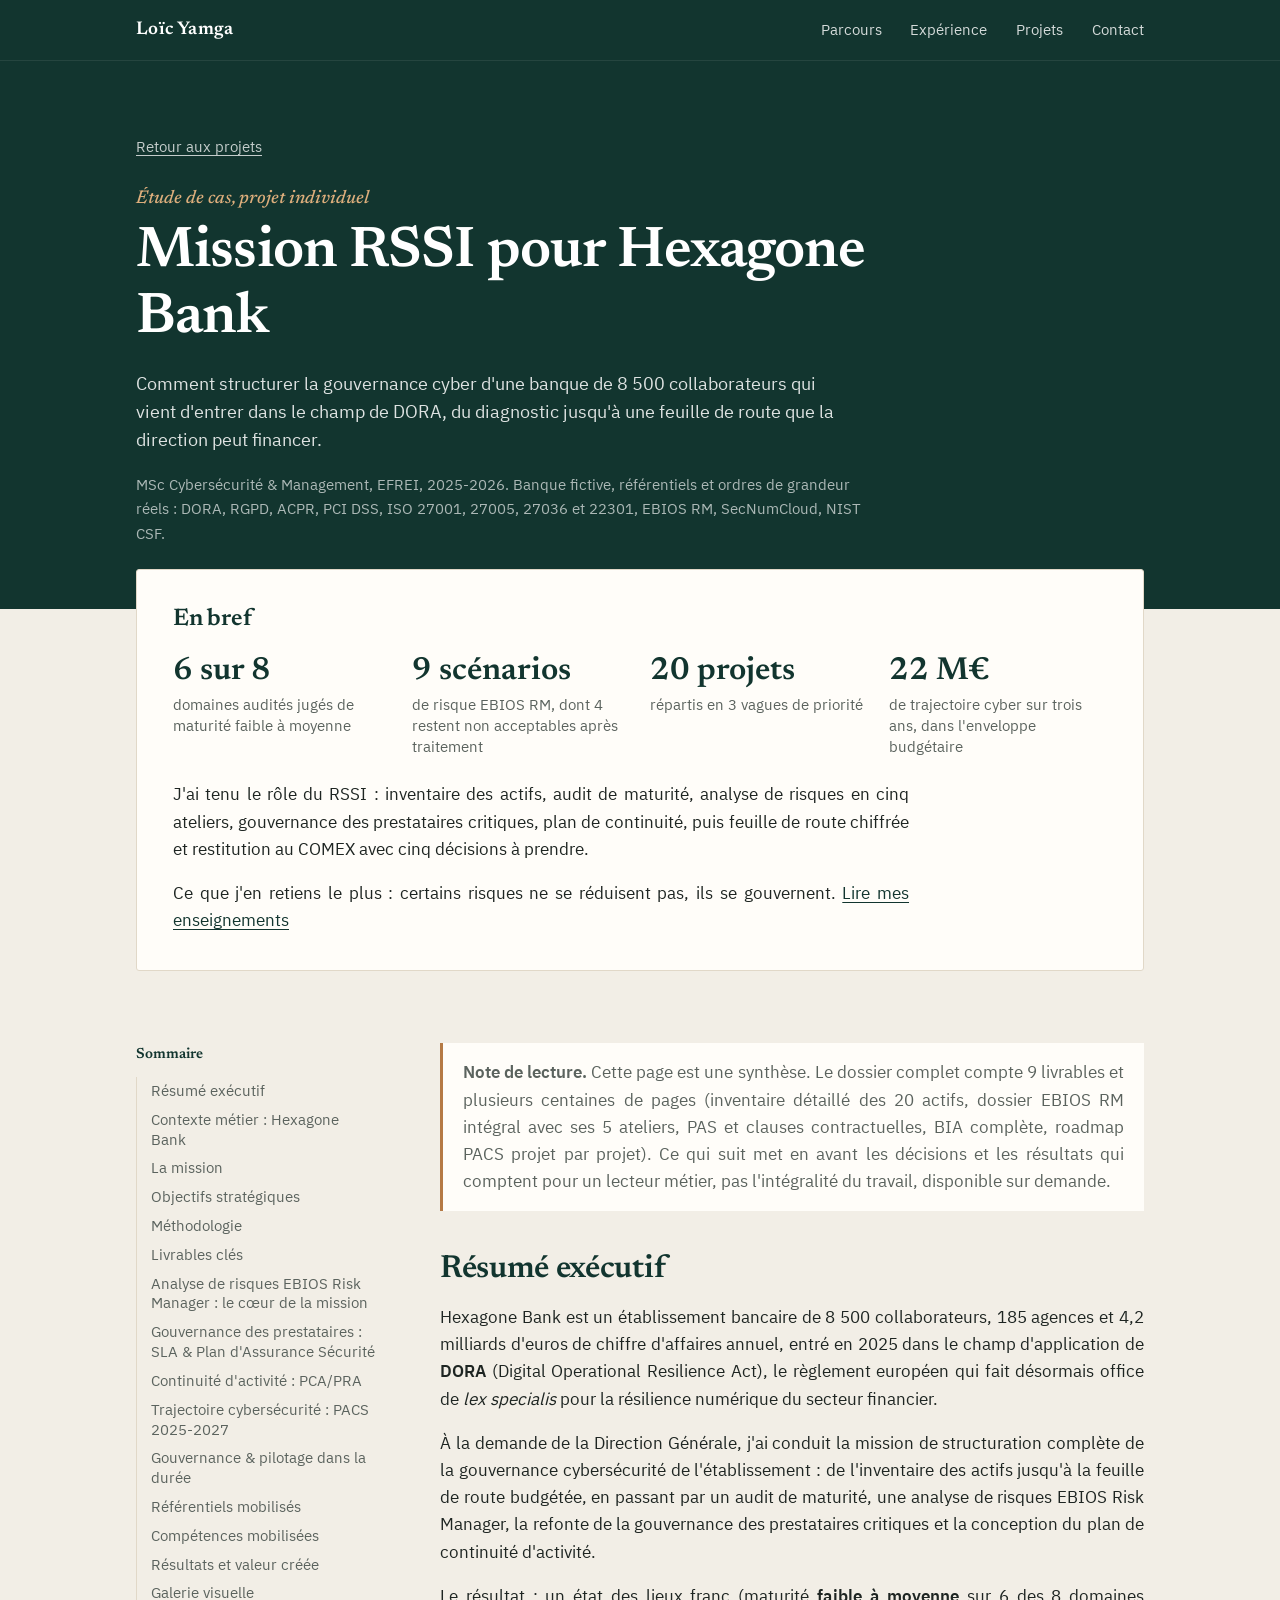
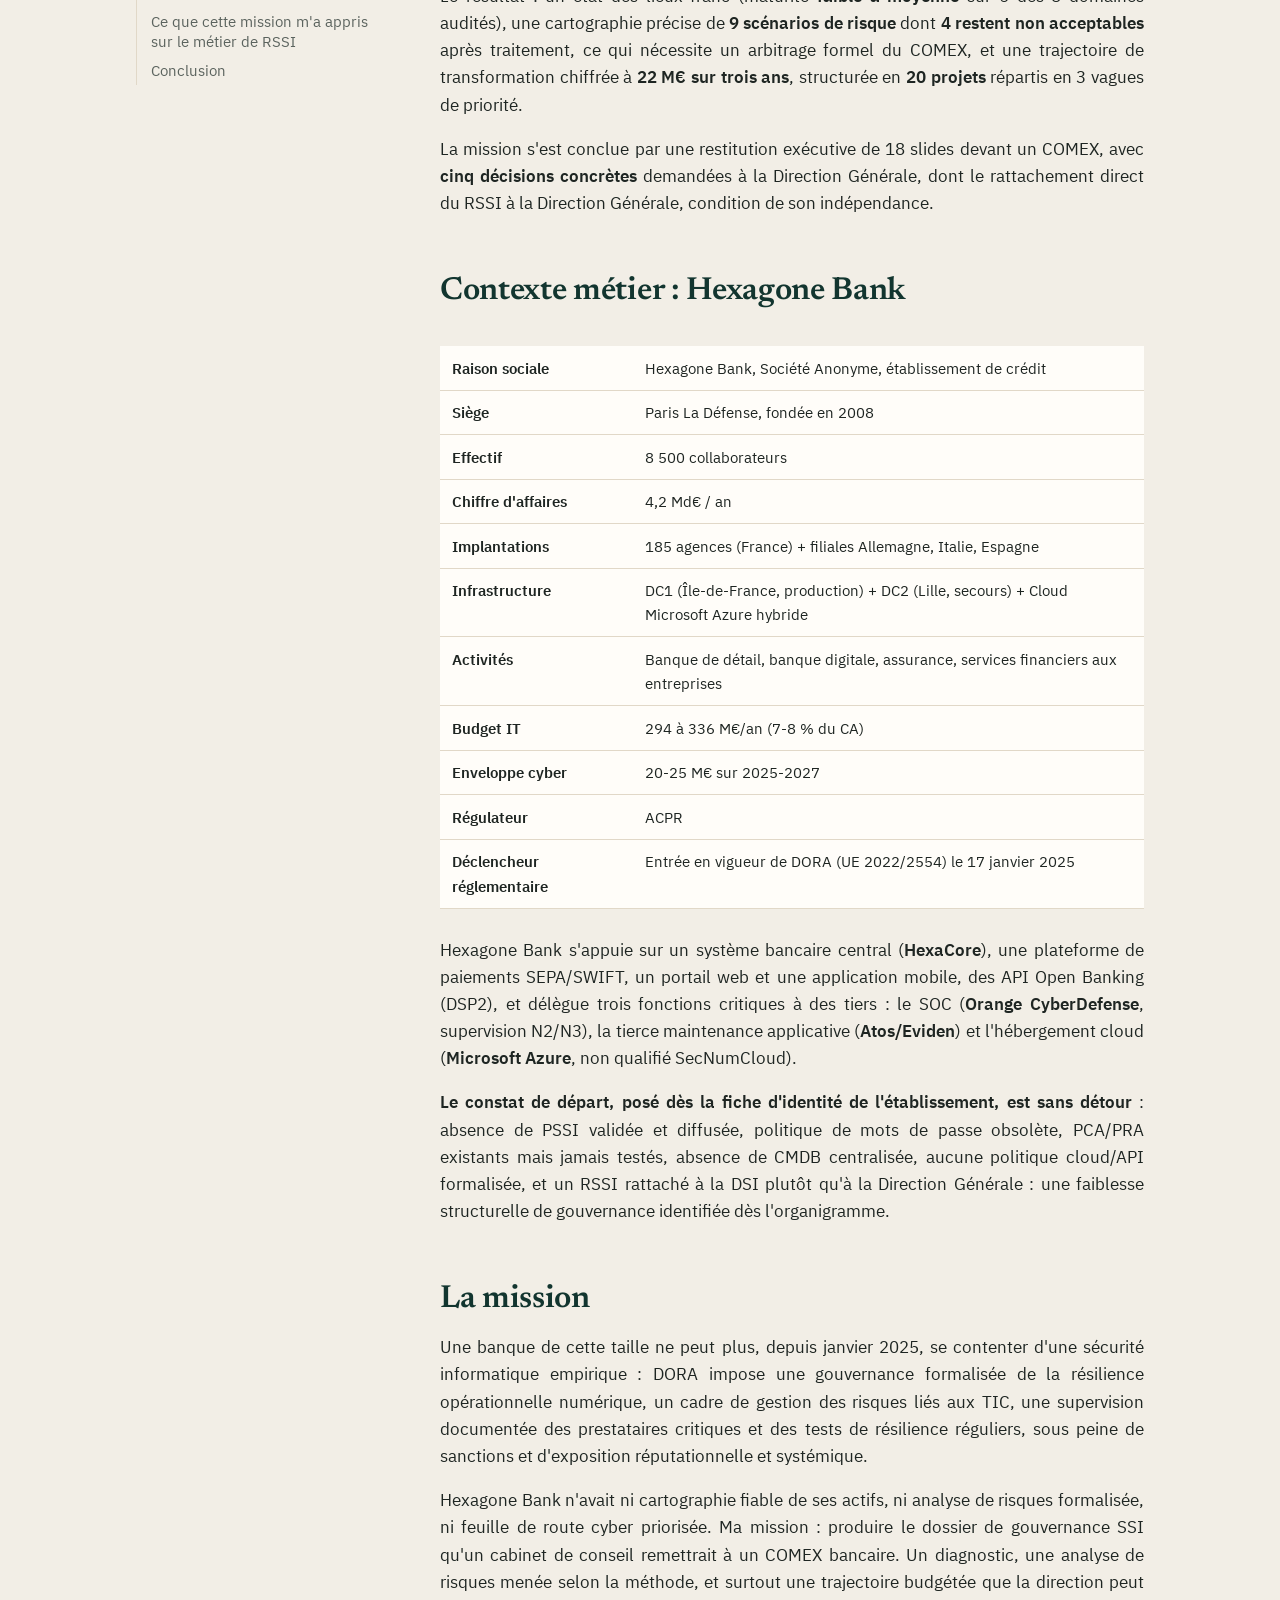
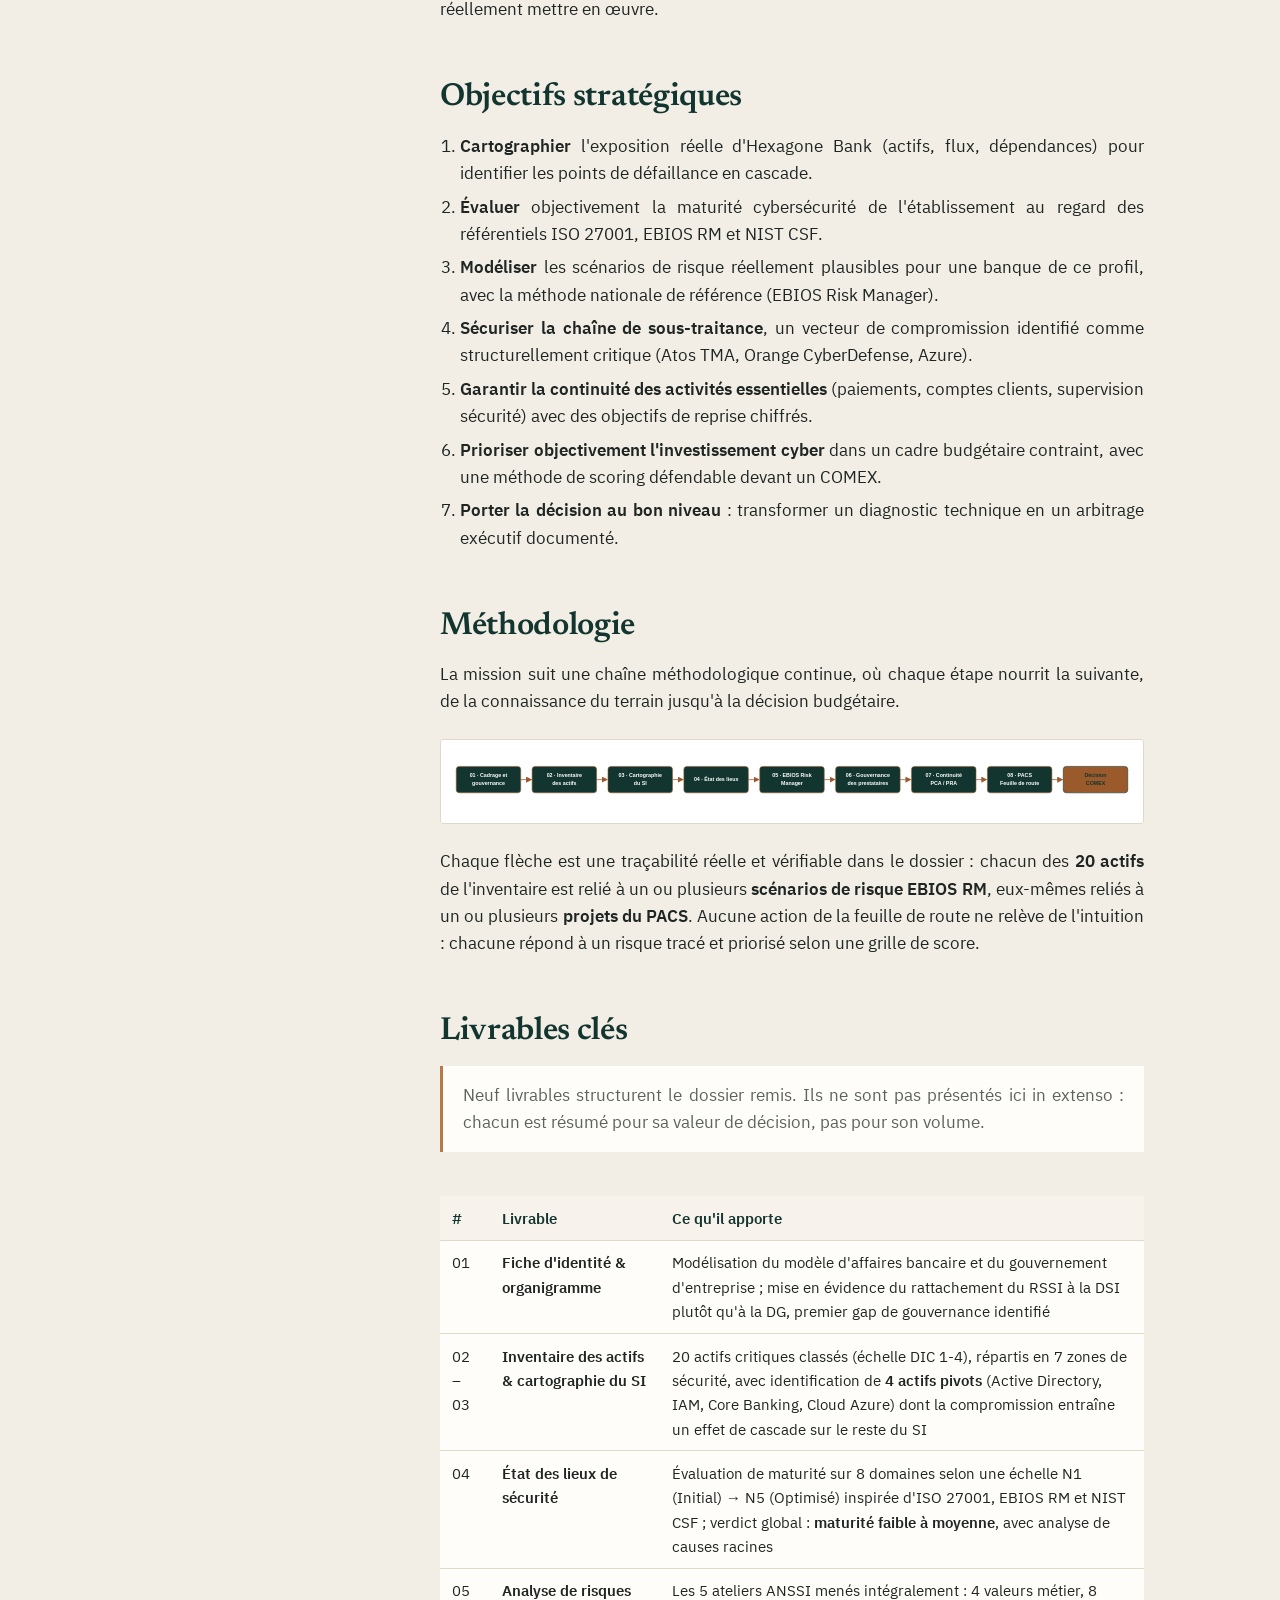
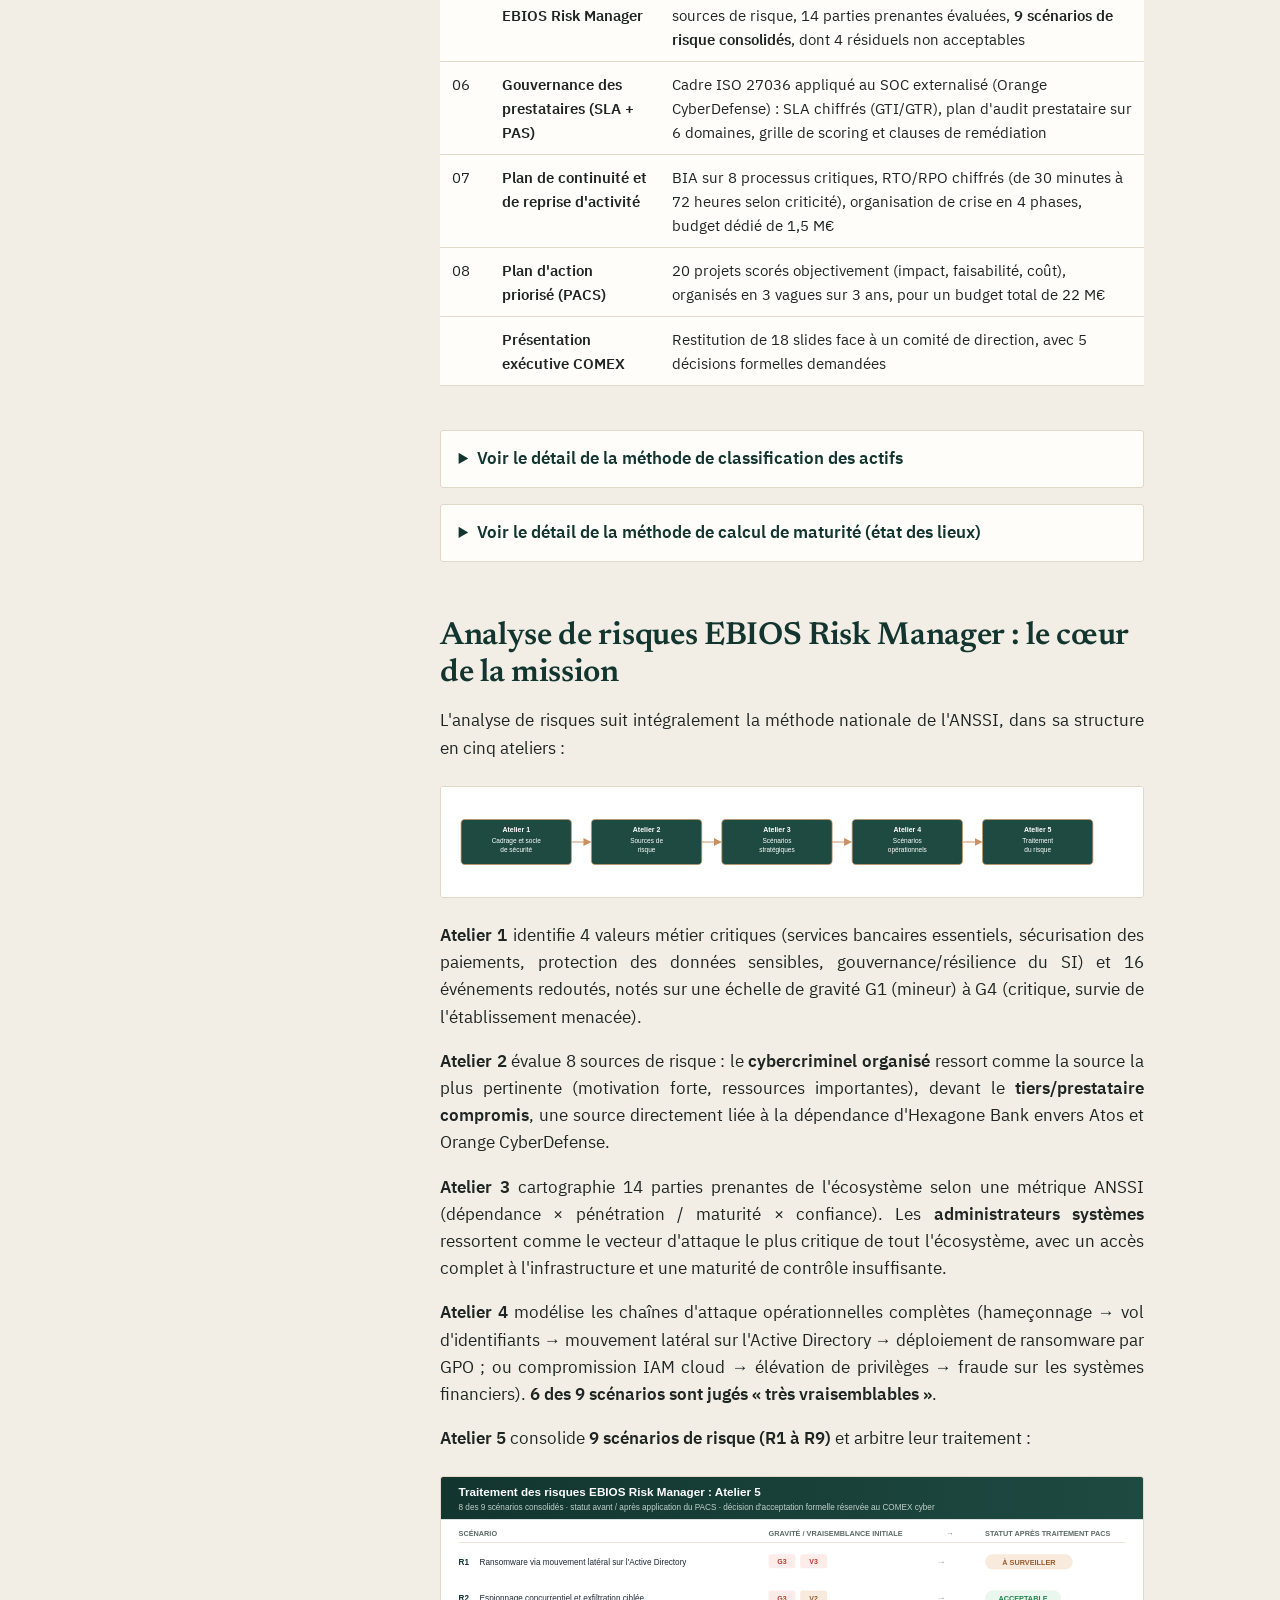
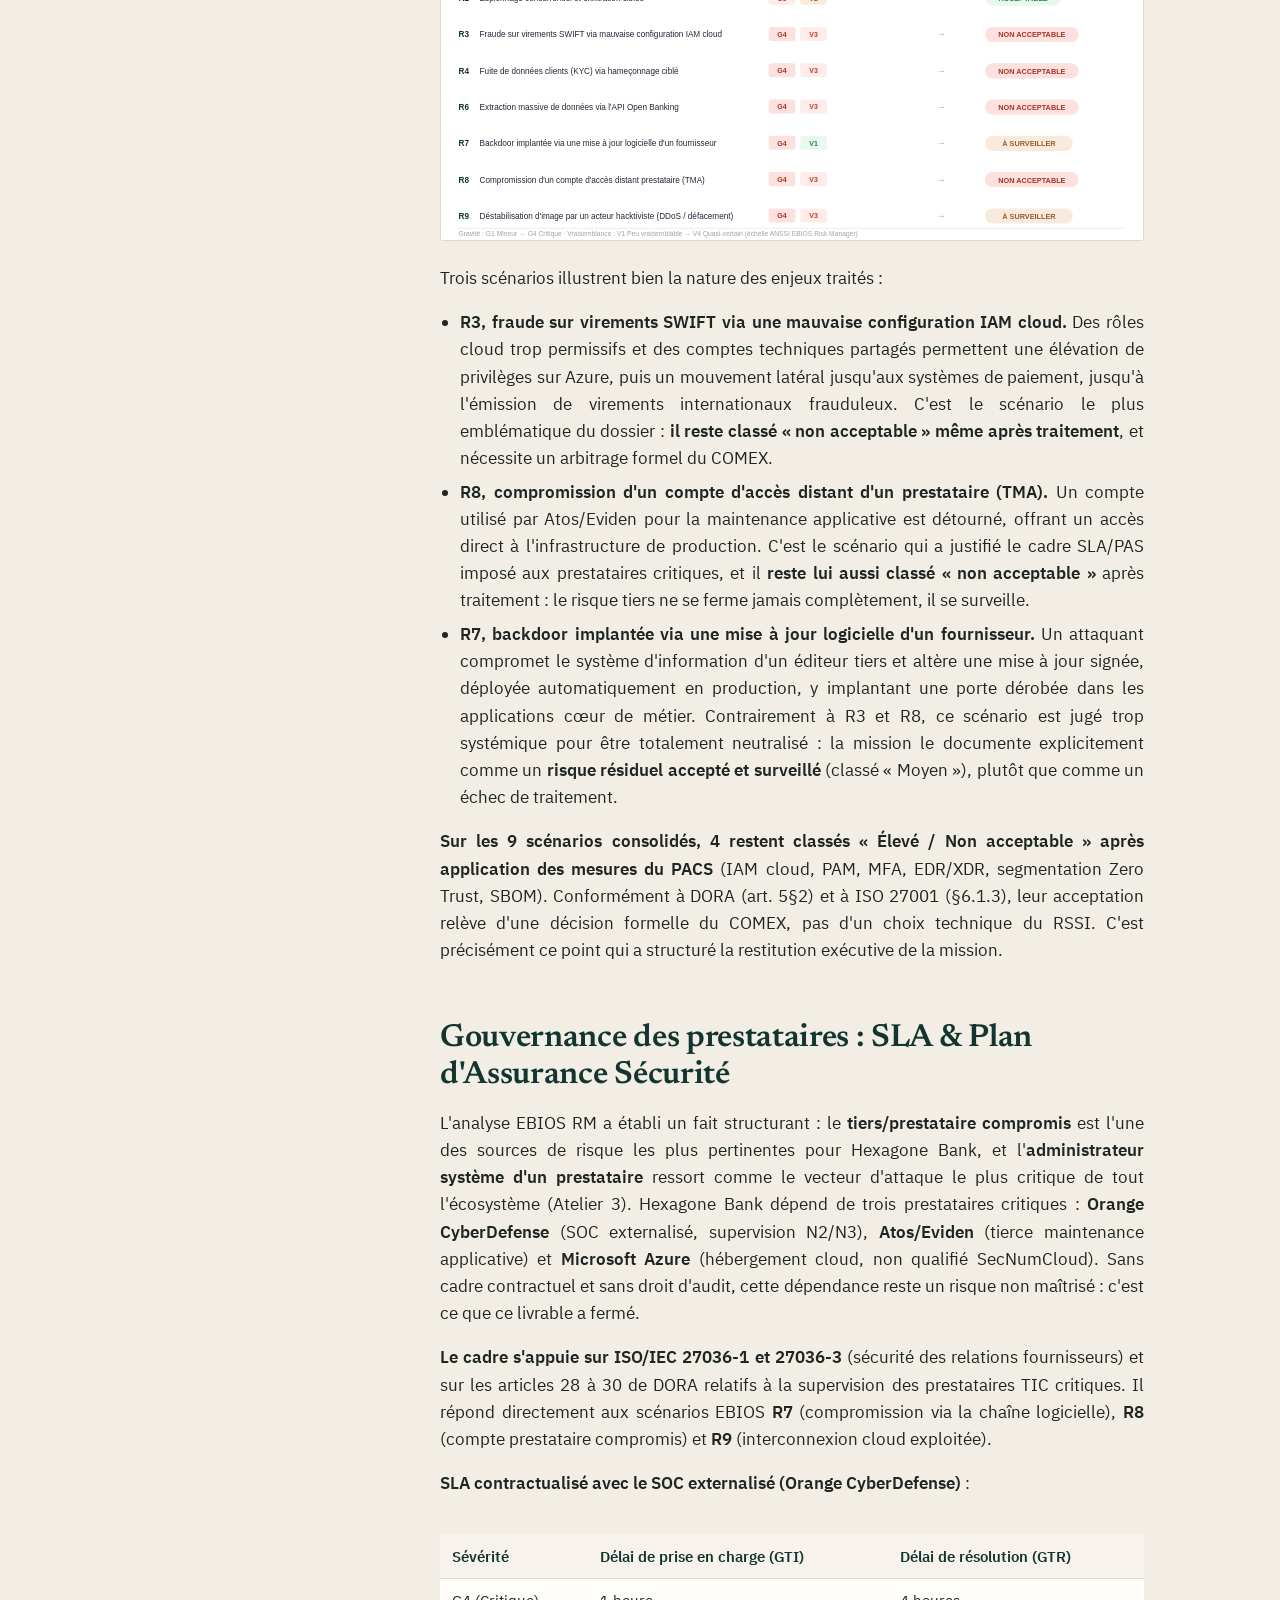
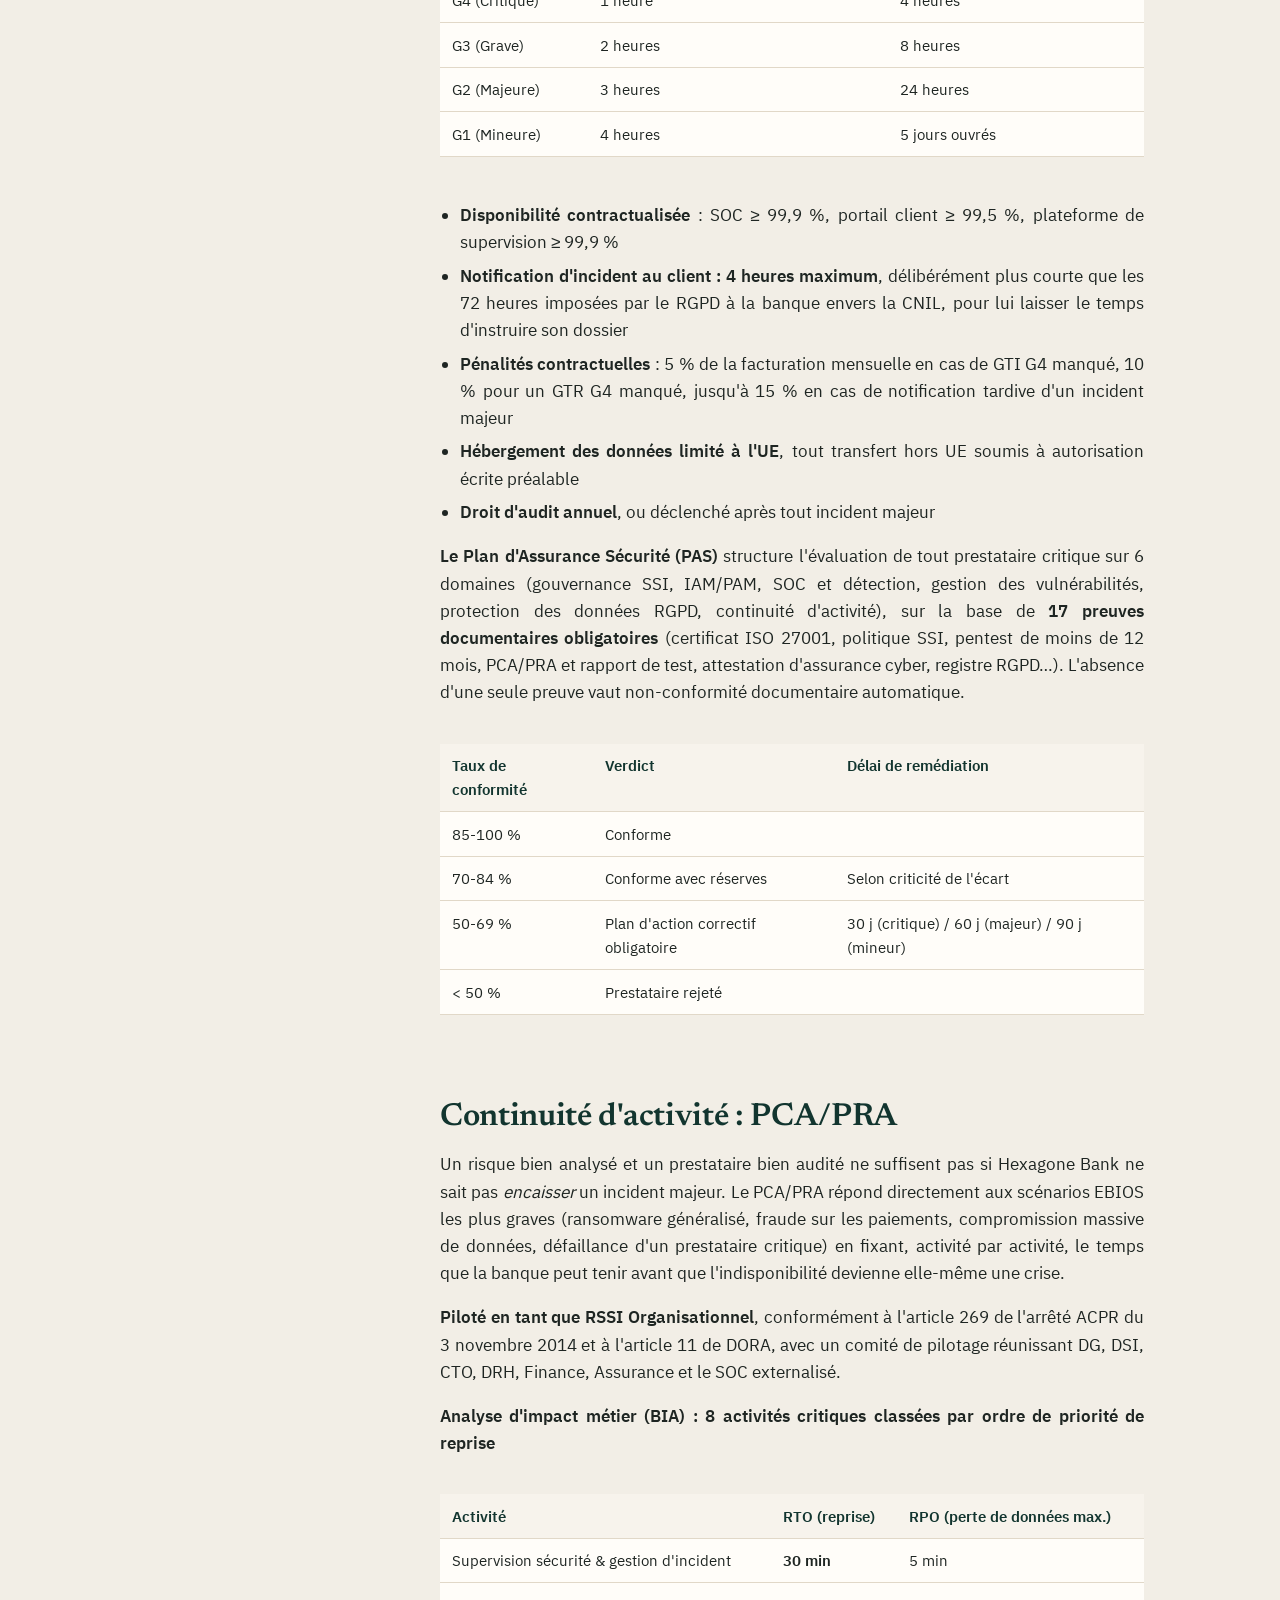
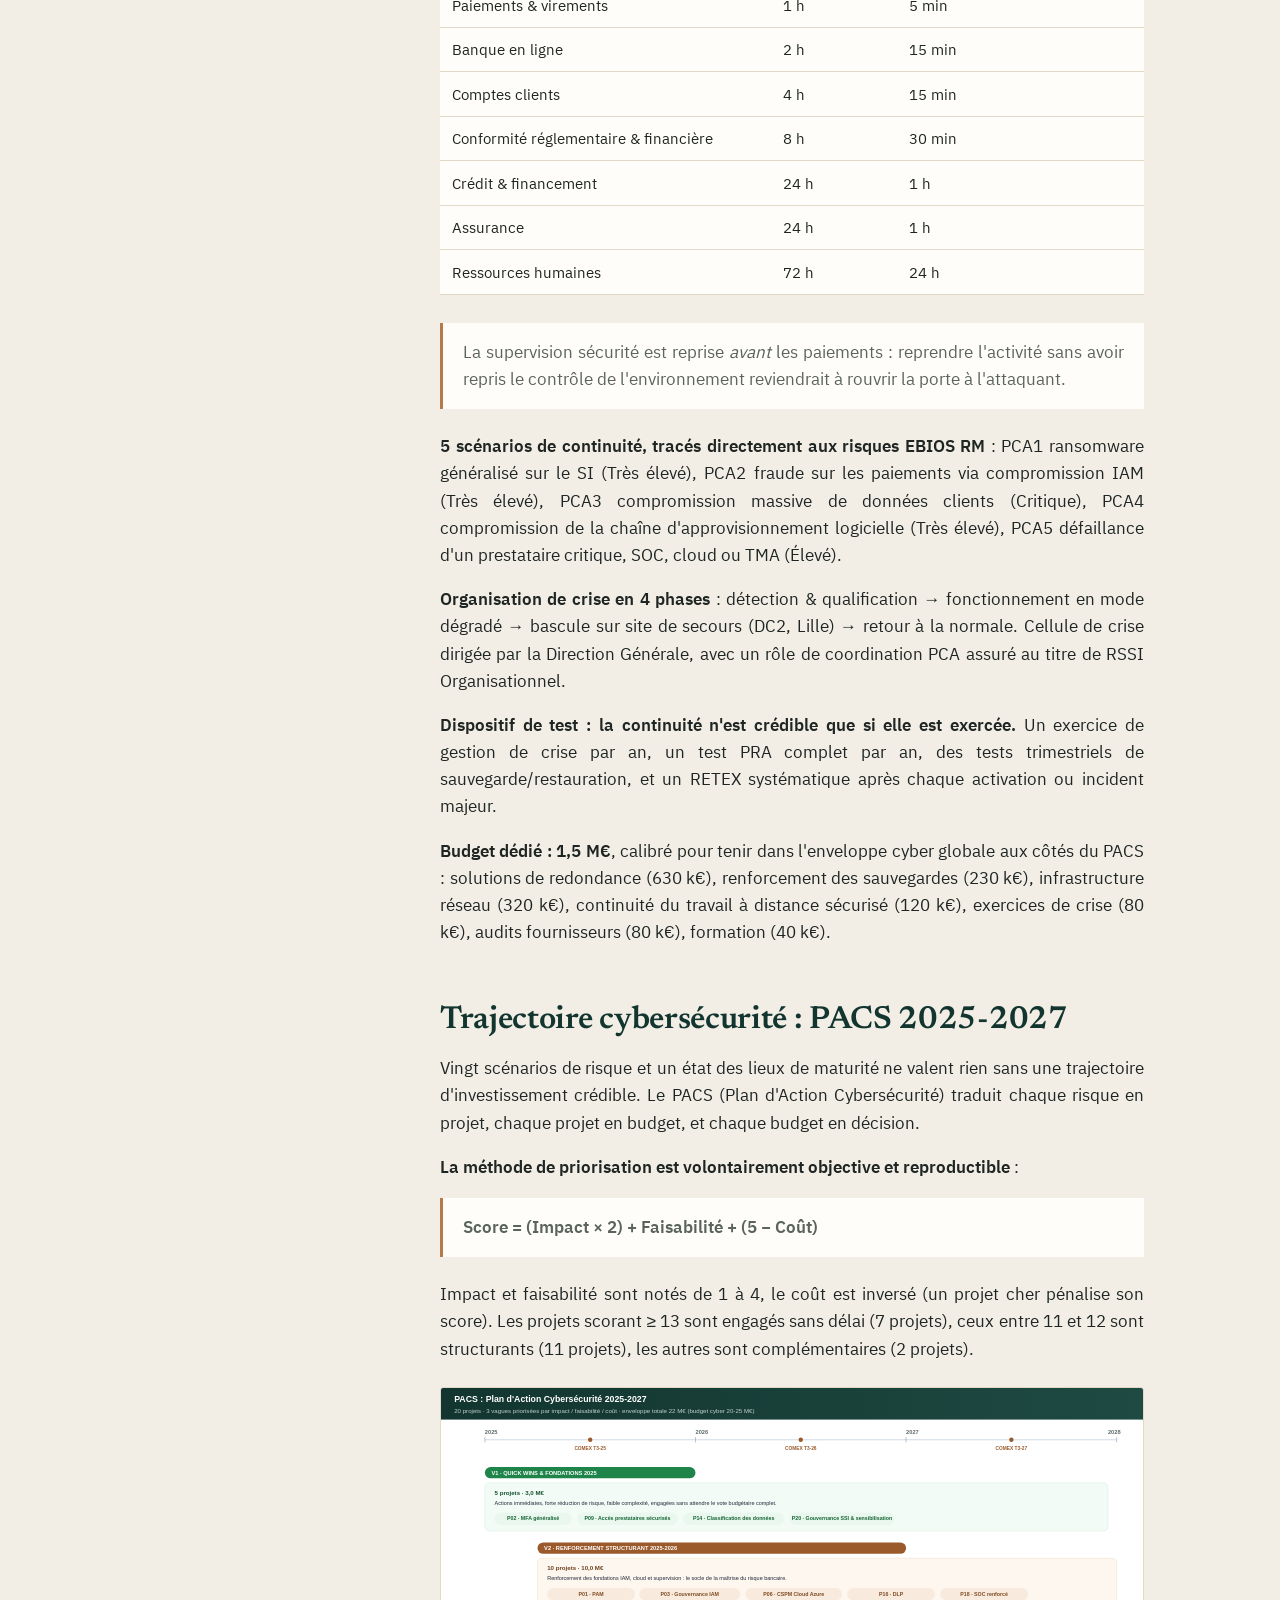
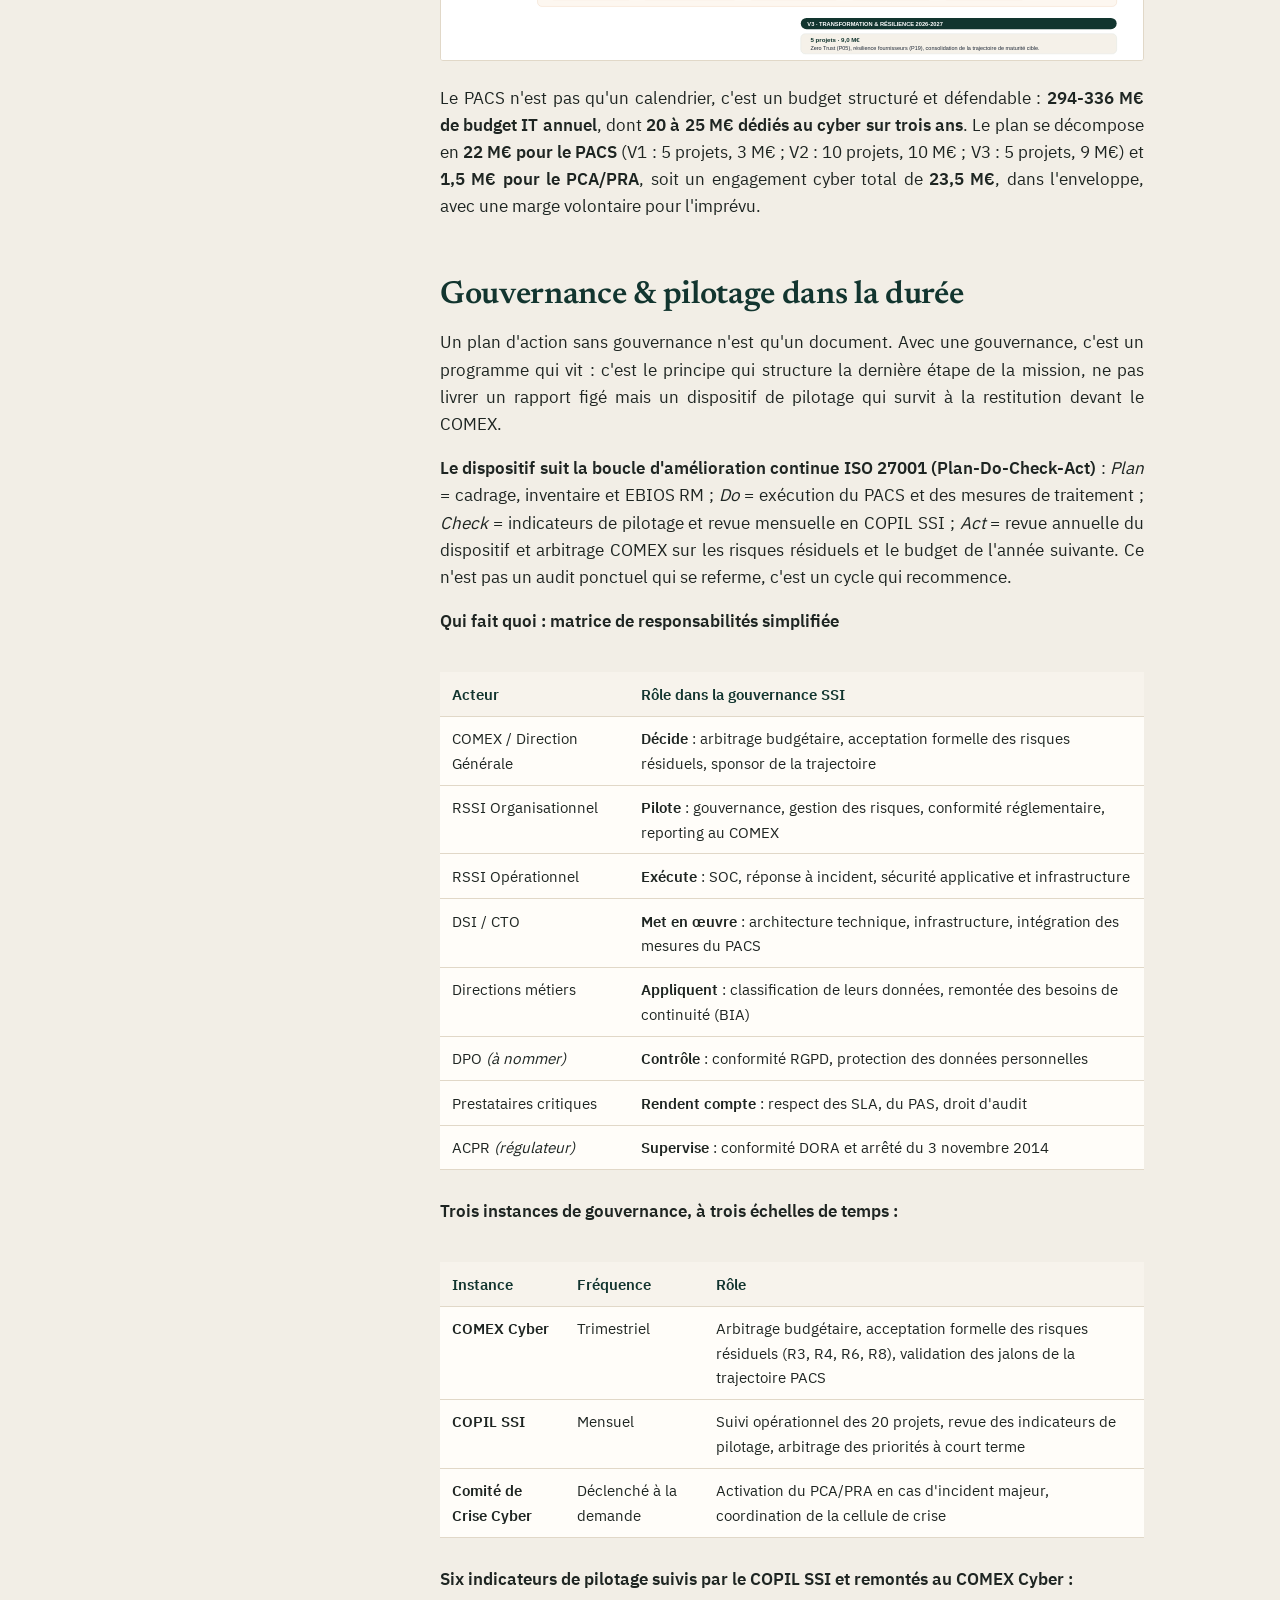
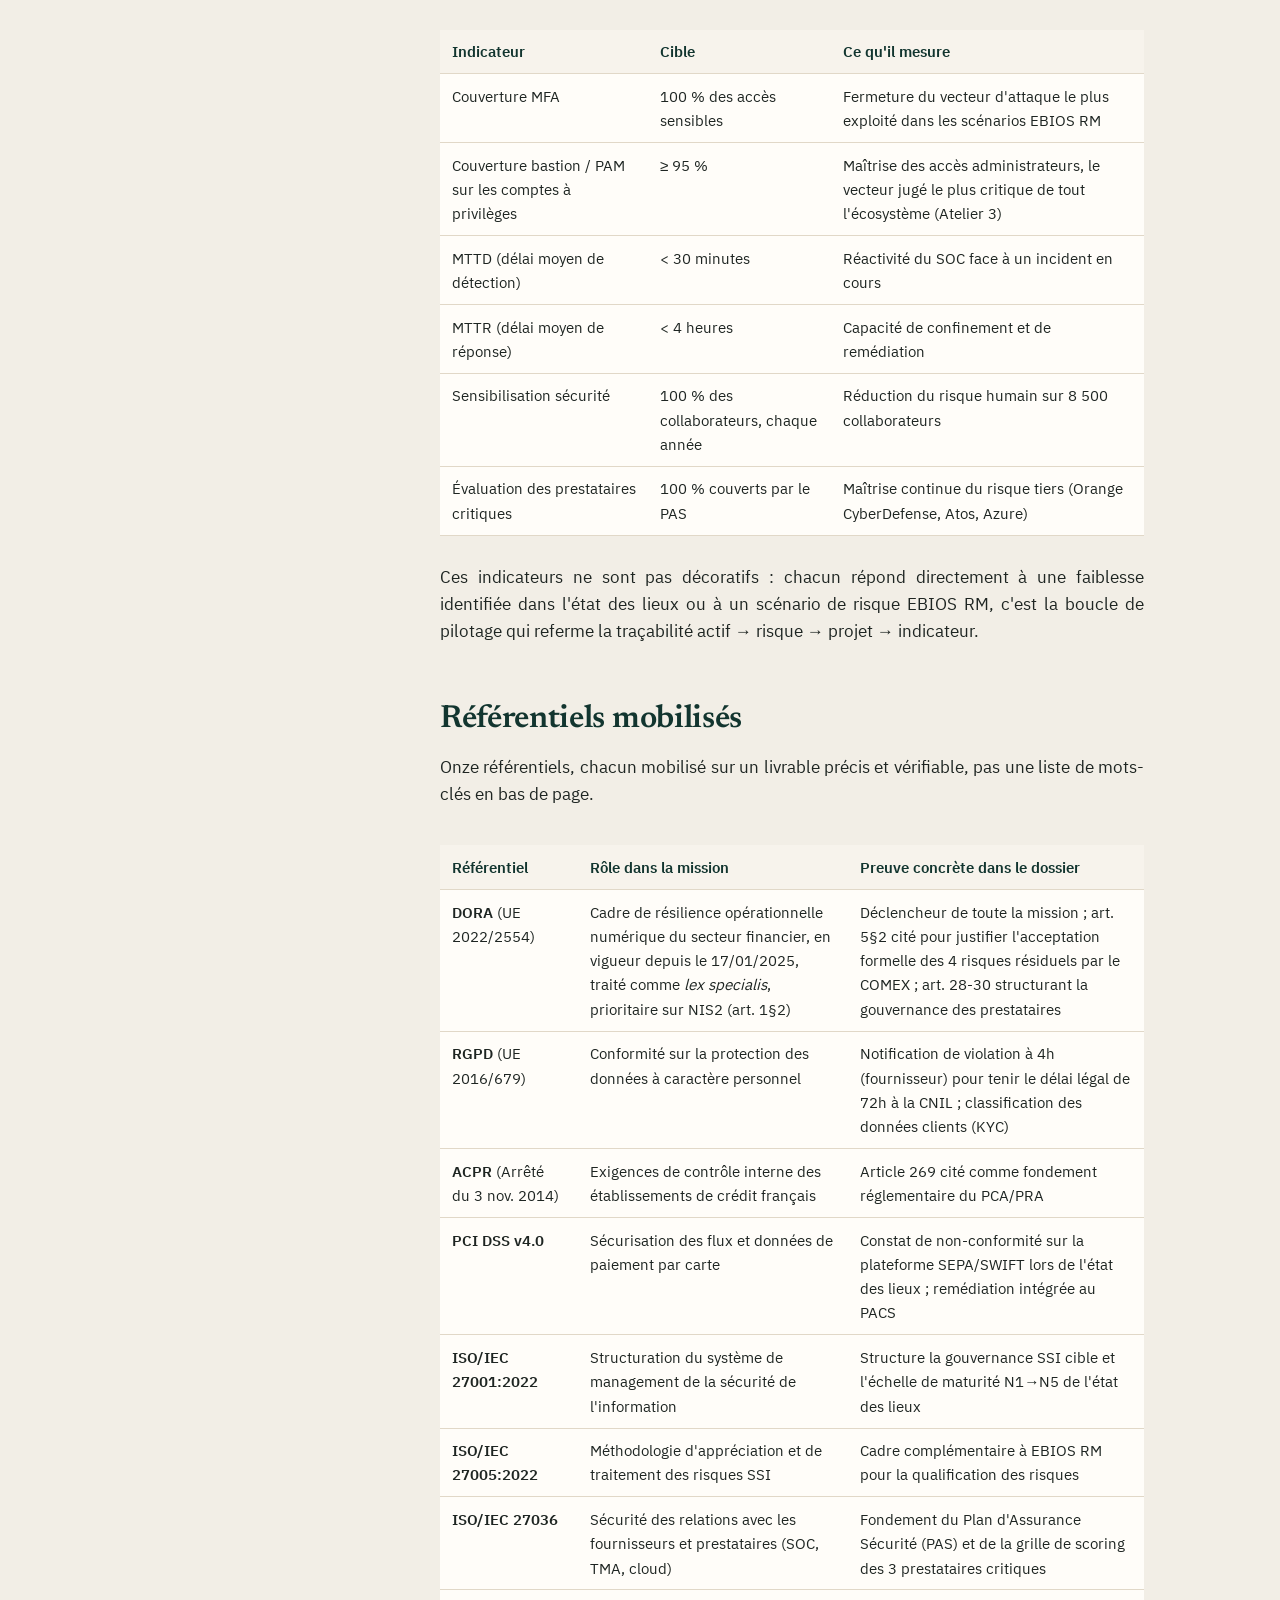
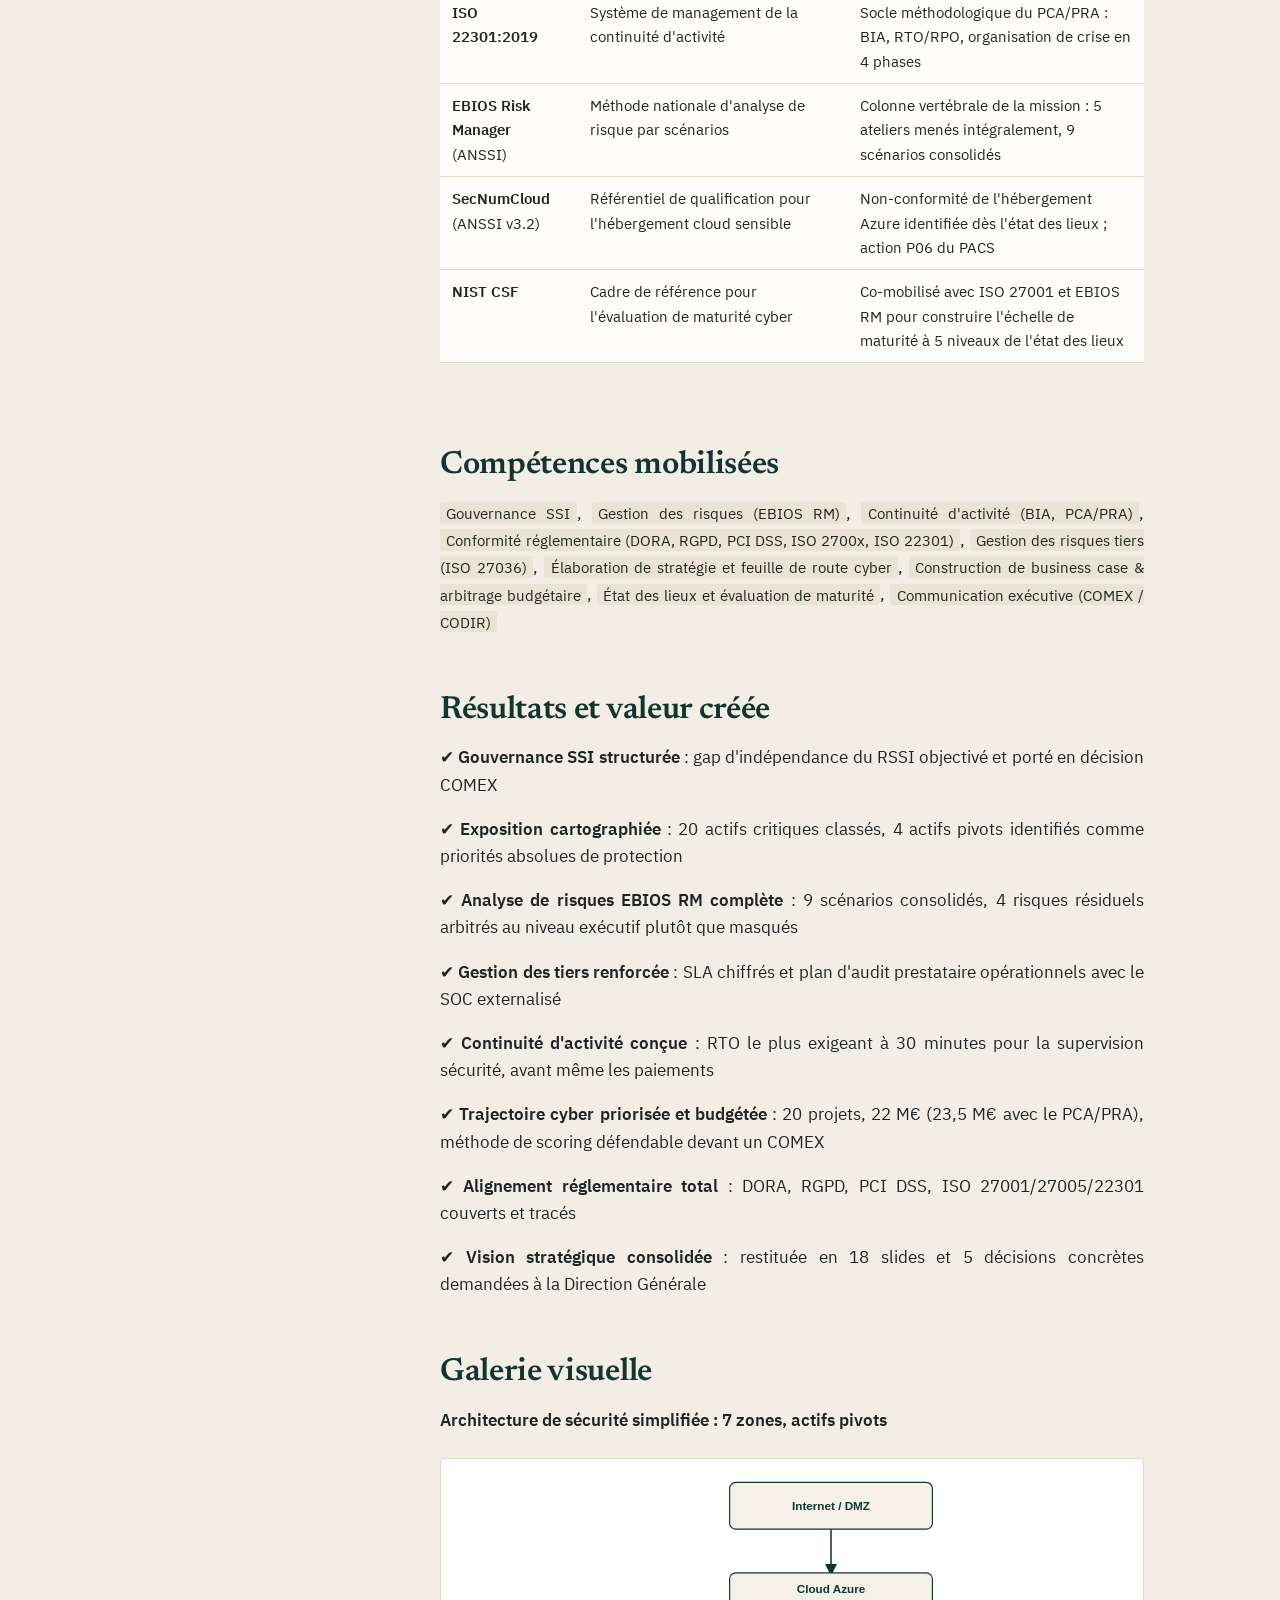
==== mission-rssi-hexagone-bank/index.html @ 0a414a3e "Retrait de « seul » dans les descriptions (le « je » suffit) Co-Authored-By: Claude Opus 5.5 <norepl" ====
<!doctype html>
<html lang="fr">
<head>
  <meta charset="utf-8">
  <meta name="viewport" content="width=device-width, initial-scale=1">
  <title>Mission RSSI pour Hexagone Bank, étude de cas de Loïc Wilfried Yamga</title>
  <meta name="description" content="Étude de cas individuelle : gouvernance cyber d'une banque fictive soumise à DORA. Audit de maturité, EBIOS RM, prestataires, PCA/PRA et feuille de route de 22 M€.">
  <meta property="og:type" content="article">
  <meta property="og:title" content="Mission RSSI pour Hexagone Bank">
  <meta property="og:description" content="Gouvernance cyber d'une banque fictive soumise à DORA : EBIOS RM, PCA/PRA et feuille de route de 22 M€.">
  <meta property="og:image" content="https://yamga-wilfried.github.io/portfolio/assets/img/og-card.jpg">
  <meta name="twitter:card" content="summary_large_image">
  <meta name="theme-color" content="#12352F">
  <link rel="icon" href="../assets/img/favicon.svg" type="image/svg+xml">
  <link rel="stylesheet" href="../assets/css/site.css">
</head>
<body>
  <a class="skip" href="#en-bref">Aller au contenu</a>

  <nav class="site-nav" aria-label="Navigation principale">
    <div class="wrap">
      <a class="monogram" href="../">Loïc Yamga</a>
      <ul>
        <li><a href="../#parcours">Parcours</a></li>
        <li><a href="../#experience">Expérience</a></li>
        <li><a href="../#projets">Projets</a></li>
        <li><a href="../#contact">Contact</a></li>
      </ul>
    </div>
  </nav>

  <header class="case-hero">
    <div class="wrap">
      <a class="back" href="../#projets">Retour aux projets</a>
      <p class="kind">Étude de cas, projet individuel</p>
      <h1>Mission RSSI pour Hexagone Bank</h1>
      <p class="lede">Comment structurer la gouvernance cyber d'une banque de 8 500 collaborateurs qui vient d'entrer dans le champ de DORA, du diagnostic jusqu'à une feuille de route que la direction peut financer.</p>
      <p class="meta">MSc Cybersécurité & Management, EFREI, 2025-2026. Banque fictive, référentiels et ordres de grandeur réels : DORA, RGPD, ACPR, PCI DSS, ISO 27001, 27005, 27036 et 22301, EBIOS RM, SecNumCloud, NIST CSF.</p>
    </div>
  </header>

  <main>
    <div class="wrap">
      <section class="brief" id="en-bref" aria-labelledby="bref-titre">
        <h2 id="bref-titre">En bref</h2>
        <ul class="brief-figures">
          <li><strong>6 sur 8</strong><span>domaines audités jugés de maturité faible à moyenne</span></li>
          <li><strong>9 scénarios</strong><span>de risque EBIOS RM, dont 4 restent non acceptables après traitement</span></li>
          <li><strong>20 projets</strong><span>répartis en 3 vagues de priorité</span></li>
          <li><strong>22 M€</strong><span>de trajectoire cyber sur trois ans, dans l'enveloppe budgétaire</span></li>
        </ul>
        <p>J'ai tenu le rôle du RSSI : inventaire des actifs, audit de maturité, analyse de risques en cinq ateliers, gouvernance des prestataires critiques, plan de continuité, puis feuille de route chiffrée et restitution au COMEX avec cinq décisions à prendre.</p>
        <p>Ce que j'en retiens le plus : certains risques ne se réduisent pas, ils se gouvernent. <a href="#ce-que-cette-mission-ma-appris-sur-le-métier-de-rssi">Lire mes enseignements</a></p>
      </section>

      <div class="case-layout">
        <nav class="toc" aria-label="Sommaire de l'étude">
          <p>Sommaire</p>
          <ol>
          <li><a href="#résumé-exécutif">Résumé exécutif</a></li>
          <li><a href="#contexte-métier--hexagone-bank">Contexte métier : Hexagone Bank</a></li>
          <li><a href="#la-mission">La mission</a></li>
          <li><a href="#objectifs-stratégiques">Objectifs stratégiques</a></li>
          <li><a href="#méthodologie">Méthodologie</a></li>
          <li><a href="#livrables-clés">Livrables clés</a></li>
          <li><a href="#analyse-de-risques-ebios-risk-manager--le-cœur-de-la-mission">Analyse de risques EBIOS Risk Manager : le cœur de la mission</a></li>
          <li><a href="#gouvernance-des-prestataires--sla--plan-dassurance-sécurité">Gouvernance des prestataires : SLA &amp; Plan d'Assurance Sécurité</a></li>
          <li><a href="#continuité-dactivité--pcapra">Continuité d'activité : PCA/PRA</a></li>
          <li><a href="#trajectoire-cybersécurité--pacs-2025-2027">Trajectoire cybersécurité : PACS 2025-2027</a></li>
          <li><a href="#gouvernance--pilotage-dans-la-durée">Gouvernance &amp; pilotage dans la durée</a></li>
          <li><a href="#référentiels-mobilisés">Référentiels mobilisés</a></li>
          <li><a href="#compétences-mobilisées">Compétences mobilisées</a></li>
          <li><a href="#résultats-et-valeur-créée">Résultats et valeur créée</a></li>
          <li><a href="#galerie-visuelle">Galerie visuelle</a></li>
          <li><a href="#ce-que-cette-mission-ma-appris-sur-le-métier-de-rssi">Ce que cette mission m'a appris sur le métier de RSSI</a></li>
          <li><a href="#conclusion">Conclusion</a></li>
          </ol>
        </nav>
        <article class="prose">
<blockquote>
<p><strong>Note de lecture.</strong> Cette page est une synthèse. Le dossier complet compte 9 livrables et plusieurs centaines de pages (inventaire détaillé des 20 actifs, dossier EBIOS RM intégral avec ses 5 ateliers, PAS et clauses contractuelles, BIA complète, roadmap PACS projet par projet). Ce qui suit met en avant les décisions et les résultats qui comptent pour un lecteur métier, pas l'intégralité du travail, disponible sur demande.</p>
</blockquote>
<h2 id="résumé-exécutif">Résumé exécutif</h2>
<p>Hexagone Bank est un établissement bancaire de 8 500 collaborateurs, 185 agences et 4,2 milliards d'euros de chiffre d'affaires annuel, entré en 2025 dans le champ d'application de <strong>DORA</strong> (Digital Operational Resilience Act), le règlement européen qui fait désormais office de <em>lex specialis</em> pour la résilience numérique du secteur financier.</p>
<p>À la demande de la Direction Générale, j'ai conduit la mission de structuration complète de la gouvernance cybersécurité de l'établissement : de l'inventaire des actifs jusqu'à la feuille de route budgétée, en passant par un audit de maturité, une analyse de risques EBIOS Risk Manager, la refonte de la gouvernance des prestataires critiques et la conception du plan de continuité d'activité.</p>
<p>Le résultat : un état des lieux franc (maturité <strong>faible à moyenne</strong> sur 6 des 8 domaines audités), une cartographie précise de <strong>9 scénarios de risque</strong> dont <strong>4 restent non acceptables</strong> après traitement, ce qui nécessite un arbitrage formel du COMEX, et une trajectoire de transformation chiffrée à <strong>22 M€ sur trois ans</strong>, structurée en <strong>20 projets</strong> répartis en 3 vagues de priorité.</p>
<p>La mission s'est conclue par une restitution exécutive de 18 slides devant un COMEX, avec <strong>cinq décisions concrètes</strong> demandées à la Direction Générale, dont le rattachement direct du RSSI à la Direction Générale, condition de son indépendance.</p>
<h2 id="contexte-métier--hexagone-bank">Contexte métier : Hexagone Bank</h2>
<div class="table-wrap"><table>
<tbody>
<tr class="odd">
<td><strong>Raison sociale</strong></td>
<td>Hexagone Bank, Société Anonyme, établissement de crédit</td>
</tr>
<tr class="even">
<td><strong>Siège</strong></td>
<td>Paris La Défense, fondée en 2008</td>
</tr>
<tr class="odd">
<td><strong>Effectif</strong></td>
<td>8 500 collaborateurs</td>
</tr>
<tr class="even">
<td><strong>Chiffre d'affaires</strong></td>
<td>4,2 Md€ / an</td>
</tr>
<tr class="odd">
<td><strong>Implantations</strong></td>
<td>185 agences (France) + filiales Allemagne, Italie, Espagne</td>
</tr>
<tr class="even">
<td><strong>Infrastructure</strong></td>
<td>DC1 (Île-de-France, production) + DC2 (Lille, secours) + Cloud Microsoft Azure hybride</td>
</tr>
<tr class="odd">
<td><strong>Activités</strong></td>
<td>Banque de détail, banque digitale, assurance, services financiers aux entreprises</td>
</tr>
<tr class="even">
<td><strong>Budget IT</strong></td>
<td>294 à 336 M€/an (7-8 % du CA)</td>
</tr>
<tr class="odd">
<td><strong>Enveloppe cyber</strong></td>
<td>20-25 M€ sur 2025-2027</td>
</tr>
<tr class="even">
<td><strong>Régulateur</strong></td>
<td>ACPR</td>
</tr>
<tr class="odd">
<td><strong>Déclencheur réglementaire</strong></td>
<td>Entrée en vigueur de DORA (UE 2022/2554) le 17 janvier 2025</td>
</tr>
</tbody>
</table></div>
<p>Hexagone Bank s'appuie sur un système bancaire central (<strong>HexaCore</strong>), une plateforme de paiements SEPA/SWIFT, un portail web et une application mobile, des API Open Banking (DSP2), et délègue trois fonctions critiques à des tiers : le SOC (<strong>Orange CyberDefense</strong>, supervision N2/N3), la tierce maintenance applicative (<strong>Atos/Eviden</strong>) et l'hébergement cloud (<strong>Microsoft Azure</strong>, non qualifié SecNumCloud).</p>
<p><strong>Le constat de départ, posé dès la fiche d'identité de l'établissement, est sans détour</strong> : absence de PSSI validée et diffusée, politique de mots de passe obsolète, PCA/PRA existants mais jamais testés, absence de CMDB centralisée, aucune politique cloud/API formalisée, et un RSSI rattaché à la DSI plutôt qu'à la Direction Générale : une faiblesse structurelle de gouvernance identifiée dès l'organigramme.</p>
<h2 id="la-mission">La mission</h2>
<p>Une banque de cette taille ne peut plus, depuis janvier 2025, se contenter d'une sécurité informatique empirique : DORA impose une gouvernance formalisée de la résilience opérationnelle numérique, un cadre de gestion des risques liés aux TIC, une supervision documentée des prestataires critiques et des tests de résilience réguliers, sous peine de sanctions et d'exposition réputationnelle et systémique.</p>
<p>Hexagone Bank n'avait ni cartographie fiable de ses actifs, ni analyse de risques formalisée, ni feuille de route cyber priorisée. Ma mission : produire le dossier de gouvernance SSI qu'un cabinet de conseil remettrait à un COMEX bancaire. Un diagnostic, une analyse de risques menée selon la méthode, et surtout une trajectoire budgétée que la direction peut réellement mettre en œuvre.</p>
<h2 id="objectifs-stratégiques">Objectifs stratégiques</h2>
<ol type="1">
<li><strong>Cartographier</strong> l'exposition réelle d'Hexagone Bank (actifs, flux, dépendances) pour identifier les points de défaillance en cascade.</li>
<li><strong>Évaluer</strong> objectivement la maturité cybersécurité de l'établissement au regard des référentiels ISO 27001, EBIOS RM et NIST CSF.</li>
<li><strong>Modéliser</strong> les scénarios de risque réellement plausibles pour une banque de ce profil, avec la méthode nationale de référence (EBIOS Risk Manager).</li>
<li><strong>Sécuriser la chaîne de sous-traitance</strong>, un vecteur de compromission identifié comme structurellement critique (Atos TMA, Orange CyberDefense, Azure).</li>
<li><strong>Garantir la continuité des activités essentielles</strong> (paiements, comptes clients, supervision sécurité) avec des objectifs de reprise chiffrés.</li>
<li><strong>Prioriser objectivement l'investissement cyber</strong> dans un cadre budgétaire contraint, avec une méthode de scoring défendable devant un COMEX.</li>
<li><strong>Porter la décision au bon niveau</strong> : transformer un diagnostic technique en un arbitrage exécutif documenté.</li>
</ol>
<h2 id="méthodologie">Méthodologie</h2>
<p>La mission suit une chaîne méthodologique continue, où chaque étape nourrit la suivante, de la connaissance du terrain jusqu'à la décision budgétaire.</p>
<img src="assets/methodology-pipeline.svg" alt="Méthodologie de la mission : 8 étapes de la gouvernance à la décision COMEX"/>

<p>Chaque flèche est une traçabilité réelle et vérifiable dans le dossier : chacun des <strong>20 actifs</strong> de l'inventaire est relié à un ou plusieurs <strong>scénarios de risque EBIOS RM</strong>, eux-mêmes reliés à un ou plusieurs <strong>projets du PACS</strong>. Aucune action de la feuille de route ne relève de l'intuition : chacune répond à un risque tracé et priorisé selon une grille de score.</p>
<h2 id="livrables-clés">Livrables clés</h2>
<blockquote>
<p>Neuf livrables structurent le dossier remis. Ils ne sont pas présentés ici in extenso : chacun est résumé pour sa valeur de décision, pas pour son volume.</p>
</blockquote>
<div class="table-wrap"><table>
<thead>
<tr class="header">
<th>#</th>
<th>Livrable</th>
<th>Ce qu'il apporte</th>
</tr>
</thead>
<tbody>
<tr class="odd">
<td>01</td>
<td><strong>Fiche d'identité &amp; organigramme</strong></td>
<td>Modélisation du modèle d'affaires bancaire et du gouvernement d'entreprise ; mise en évidence du rattachement du RSSI à la DSI plutôt qu'à la DG, premier gap de gouvernance identifié</td>
</tr>
<tr class="even">
<td>02 – 03</td>
<td><strong>Inventaire des actifs &amp; cartographie du SI</strong></td>
<td>20 actifs critiques classés (échelle DIC 1-4), répartis en 7 zones de sécurité, avec identification de <strong>4 actifs pivots</strong> (Active Directory, IAM, Core Banking, Cloud Azure) dont la compromission entraîne un effet de cascade sur le reste du SI</td>
</tr>
<tr class="odd">
<td>04</td>
<td><strong>État des lieux de sécurité</strong></td>
<td>Évaluation de maturité sur 8 domaines selon une échelle N1 (Initial) → N5 (Optimisé) inspirée d'ISO 27001, EBIOS RM et NIST CSF ; verdict global : <strong>maturité faible à moyenne</strong>, avec analyse de causes racines</td>
</tr>
<tr class="even">
<td>05</td>
<td><strong>Analyse de risques EBIOS Risk Manager</strong></td>
<td>Les 5 ateliers ANSSI menés intégralement : 4 valeurs métier, 8 sources de risque, 14 parties prenantes évaluées, <strong>9 scénarios de risque consolidés</strong>, dont 4 résiduels non acceptables</td>
</tr>
<tr class="odd">
<td>06</td>
<td><strong>Gouvernance des prestataires (SLA + PAS)</strong></td>
<td>Cadre ISO 27036 appliqué au SOC externalisé (Orange CyberDefense) : SLA chiffrés (GTI/GTR), plan d'audit prestataire sur 6 domaines, grille de scoring et clauses de remédiation</td>
</tr>
<tr class="even">
<td>07</td>
<td><strong>Plan de continuité et de reprise d'activité</strong></td>
<td>BIA sur 8 processus critiques, RTO/RPO chiffrés (de 30 minutes à 72 heures selon criticité), organisation de crise en 4 phases, budget dédié de 1,5 M€</td>
</tr>
<tr class="odd">
<td>08</td>
<td><strong>Plan d'action priorisé (PACS)</strong></td>
<td>20 projets scorés objectivement (impact, faisabilité, coût), organisés en 3 vagues sur 3 ans, pour un budget total de 22 M€</td>
</tr>
<tr class="even">
<td></td>
<td><strong>Présentation exécutive COMEX</strong></td>
<td>Restitution de 18 slides face à un comité de direction, avec 5 décisions formelles demandées</td>
</tr>
</tbody>
</table></div>
<details>
<summary><strong>Voir le détail de la méthode de classification des actifs</strong></summary>
<br/>

<p>Chaque actif est noté sur une échelle <strong>Confidentialité / Intégrité / Disponibilité de 1 à 4</strong>, agrégée en une criticité globale (Critique / Élevée / Moyenne). Sur les 20 actifs recensés : <strong>9 sont classés Critiques</strong>, <strong>8 Élevés</strong>, <strong>3 Moyens</strong>. Cette classification alimente directement le calcul d'impact des scénarios EBIOS RM et la priorisation des projets du PACS : chaque actif porte une référence croisée vers les risques et les projets qui le concernent.</p>

</details>

<details>
<summary><strong>Voir le détail de la méthode de calcul de maturité (état des lieux)</strong></summary>
<br/>

<p>L'évaluation combine une échelle qualitative à <strong>5 niveaux</strong> (inspirée d'ISO 27001, EBIOS RM et NIST CSF), regroupée en 3 paliers pour la lisibilité exécutive :</p>

<div class="table-wrap"><table>
<thead><tr><th>Niveau</th><th>Palier</th></tr></thead>
<tbody>
<tr><td>N1 (Initial) / N2 (Répétable)</td><td>Faible</td></tr>
<tr><td>N3 (Défini)</td><td>Moyen</td></tr>
<tr><td>N4 (Maîtrisé) / N5 (Optimisé)</td><td>Élevé</td></tr>
</tbody>
</table></div>

<p>Chaque domaine est noté à partir d'entretiens et d'une revue documentaire, puis positionné dans la matrice de maturité globale :</p>

<div class="table-wrap"><table>
<thead><tr><th>Domaine</th><th>Verdict</th></tr></thead>
<tbody>
<tr><td>Gouvernance SSI</td><td>Faible</td></tr>
<tr><td>Organisation</td><td>Moyen</td></tr>
<tr><td>Processus métiers</td><td>Faible</td></tr>
<tr><td>Infrastructures et réseaux</td><td>Faible</td></tr>
<tr><td>Applications</td><td>Faible</td></tr>
<tr><td>Données</td><td>Faible</td></tr>
<tr><td>Conformité réglementaire</td><td>Faible à moyen</td></tr>
<tr><td>Sécurité opérationnelle</td><td>Moyen</td></tr>
</tbody>
</table></div>

<p>Résultat : <strong>6 des 8 domaines classés Faible</strong>, aucun domaine Élevé : un écart structurel, cohérent sur l'ensemble du périmètre, qui justifie l'intégralité de la trajectoire PACS plutôt qu'une simple correction ponctuelle.</p>

</details>

<h2 id="analyse-de-risques-ebios-risk-manager--le-cœur-de-la-mission">Analyse de risques EBIOS Risk Manager : le cœur de la mission</h2>
<p>L'analyse de risques suit intégralement la méthode nationale de l'ANSSI, dans sa structure en cinq ateliers :</p>
<img src="assets/ebios-workshops.svg" alt="Les 5 ateliers EBIOS Risk Manager"/>

<p><strong>Atelier 1</strong> identifie 4 valeurs métier critiques (services bancaires essentiels, sécurisation des paiements, protection des données sensibles, gouvernance/résilience du SI) et 16 événements redoutés, notés sur une échelle de gravité G1 (mineur) à G4 (critique, survie de l'établissement menacée).</p>
<p><strong>Atelier 2</strong> évalue 8 sources de risque : le <strong>cybercriminel organisé</strong> ressort comme la source la plus pertinente (motivation forte, ressources importantes), devant le <strong>tiers/prestataire compromis</strong>, une source directement liée à la dépendance d'Hexagone Bank envers Atos et Orange CyberDefense.</p>
<p><strong>Atelier 3</strong> cartographie 14 parties prenantes de l'écosystème selon une métrique ANSSI (dépendance × pénétration / maturité × confiance). Les <strong>administrateurs systèmes</strong> ressortent comme le vecteur d'attaque le plus critique de tout l'écosystème, avec un accès complet à l'infrastructure et une maturité de contrôle insuffisante.</p>
<p><strong>Atelier 4</strong> modélise les chaînes d'attaque opérationnelles complètes (hameçonnage → vol d'identifiants → mouvement latéral sur l'Active Directory → déploiement de ransomware par GPO ; ou compromission IAM cloud → élévation de privilèges → fraude sur les systèmes financiers). <strong>6 des 9 scénarios sont jugés « très vraisemblables »</strong>.</p>
<p><strong>Atelier 5</strong> consolide <strong>9 scénarios de risque (R1 à R9)</strong> et arbitre leur traitement :</p>
<div class="figure">
<img src="assets/risk-matrix.svg" alt="Matrice de traitement des risques EBIOS Risk Manager : avant et après PACS"/>
</div>

<p>Trois scénarios illustrent bien la nature des enjeux traités :</p>
<ul>
<li><strong>R3, fraude sur virements SWIFT via une mauvaise configuration IAM cloud.</strong> Des rôles cloud trop permissifs et des comptes techniques partagés permettent une élévation de privilèges sur Azure, puis un mouvement latéral jusqu'aux systèmes de paiement, jusqu'à l'émission de virements internationaux frauduleux. C'est le scénario le plus emblématique du dossier : <strong>il reste classé « non acceptable » même après traitement</strong>, et nécessite un arbitrage formel du COMEX.</li>
<li><strong>R8, compromission d'un compte d'accès distant d'un prestataire (TMA).</strong> Un compte utilisé par Atos/Eviden pour la maintenance applicative est détourné, offrant un accès direct à l'infrastructure de production. C'est le scénario qui a justifié le cadre SLA/PAS imposé aux prestataires critiques, et il <strong>reste lui aussi classé « non acceptable »</strong> après traitement : le risque tiers ne se ferme jamais complètement, il se surveille.</li>
<li><strong>R7, backdoor implantée via une mise à jour logicielle d'un fournisseur.</strong> Un attaquant compromet le système d'information d'un éditeur tiers et altère une mise à jour signée, déployée automatiquement en production, y implantant une porte dérobée dans les applications cœur de métier. Contrairement à R3 et R8, ce scénario est jugé trop systémique pour être totalement neutralisé : la mission le documente explicitement comme un <strong>risque résiduel accepté et surveillé</strong> (classé « Moyen »), plutôt que comme un échec de traitement.</li>
</ul>
<p><strong>Sur les 9 scénarios consolidés, 4 restent classés « Élevé / Non acceptable » après application des mesures du PACS</strong> (IAM cloud, PAM, MFA, EDR/XDR, segmentation Zero Trust, SBOM). Conformément à DORA (art. 5§2) et à ISO 27001 (§6.1.3), leur acceptation relève d'une décision formelle du COMEX, pas d'un choix technique du RSSI. C'est précisément ce point qui a structuré la restitution exécutive de la mission.</p>
<h2 id="gouvernance-des-prestataires--sla--plan-dassurance-sécurité">Gouvernance des prestataires : SLA &amp; Plan d'Assurance Sécurité</h2>
<p>L'analyse EBIOS RM a établi un fait structurant : le <strong>tiers/prestataire compromis</strong> est l'une des sources de risque les plus pertinentes pour Hexagone Bank, et l'<strong>administrateur système d'un prestataire</strong> ressort comme le vecteur d'attaque le plus critique de tout l'écosystème (Atelier 3). Hexagone Bank dépend de trois prestataires critiques : <strong>Orange CyberDefense</strong> (SOC externalisé, supervision N2/N3), <strong>Atos/Eviden</strong> (tierce maintenance applicative) et <strong>Microsoft Azure</strong> (hébergement cloud, non qualifié SecNumCloud). Sans cadre contractuel et sans droit d'audit, cette dépendance reste un risque non maîtrisé : c'est ce que ce livrable a fermé.</p>
<p><strong>Le cadre s'appuie sur ISO/IEC 27036-1 et 27036-3</strong> (sécurité des relations fournisseurs) et sur les articles 28 à 30 de DORA relatifs à la supervision des prestataires TIC critiques. Il répond directement aux scénarios EBIOS <strong>R7</strong> (compromission via la chaîne logicielle), <strong>R8</strong> (compte prestataire compromis) et <strong>R9</strong> (interconnexion cloud exploitée).</p>
<p><strong>SLA contractualisé avec le SOC externalisé (Orange CyberDefense)</strong> :</p>
<div class="table-wrap"><table>
<thead>
<tr class="header">
<th>Sévérité</th>
<th>Délai de prise en charge (GTI)</th>
<th>Délai de résolution (GTR)</th>
</tr>
</thead>
<tbody>
<tr class="odd">
<td>G4 (Critique)</td>
<td>1 heure</td>
<td>4 heures</td>
</tr>
<tr class="even">
<td>G3 (Grave)</td>
<td>2 heures</td>
<td>8 heures</td>
</tr>
<tr class="odd">
<td>G2 (Majeure)</td>
<td>3 heures</td>
<td>24 heures</td>
</tr>
<tr class="even">
<td>G1 (Mineure)</td>
<td>4 heures</td>
<td>5 jours ouvrés</td>
</tr>
</tbody>
</table></div>
<ul>
<li><strong>Disponibilité contractualisée</strong> : SOC ≥ 99,9 %, portail client ≥ 99,5 %, plateforme de supervision ≥ 99,9 %</li>
<li><strong>Notification d'incident au client : 4 heures maximum</strong>, délibérément plus courte que les 72 heures imposées par le RGPD à la banque envers la CNIL, pour lui laisser le temps d'instruire son dossier</li>
<li><strong>Pénalités contractuelles</strong> : 5 % de la facturation mensuelle en cas de GTI G4 manqué, 10 % pour un GTR G4 manqué, jusqu'à 15 % en cas de notification tardive d'un incident majeur</li>
<li><strong>Hébergement des données limité à l'UE</strong>, tout transfert hors UE soumis à autorisation écrite préalable</li>
<li><strong>Droit d'audit annuel</strong>, ou déclenché après tout incident majeur</li>
</ul>
<p><strong>Le Plan d'Assurance Sécurité (PAS)</strong> structure l'évaluation de tout prestataire critique sur 6 domaines (gouvernance SSI, IAM/PAM, SOC et détection, gestion des vulnérabilités, protection des données RGPD, continuité d'activité), sur la base de <strong>17 preuves documentaires obligatoires</strong> (certificat ISO 27001, politique SSI, pentest de moins de 12 mois, PCA/PRA et rapport de test, attestation d'assurance cyber, registre RGPD…). L'absence d'une seule preuve vaut non-conformité documentaire automatique.</p>
<div class="table-wrap"><table>
<thead>
<tr class="header">
<th>Taux de conformité</th>
<th>Verdict</th>
<th>Délai de remédiation</th>
</tr>
</thead>
<tbody>
<tr class="odd">
<td>85-100 %</td>
<td>Conforme</td>
<td></td>
</tr>
<tr class="even">
<td>70-84 %</td>
<td>Conforme avec réserves</td>
<td>Selon criticité de l'écart</td>
</tr>
<tr class="odd">
<td>50-69 %</td>
<td>Plan d'action correctif obligatoire</td>
<td>30 j (critique) / 60 j (majeur) / 90 j (mineur)</td>
</tr>
<tr class="even">
<td>&lt; 50 %</td>
<td>Prestataire rejeté</td>
<td></td>
</tr>
</tbody>
</table></div>
<h2 id="continuité-dactivité--pcapra">Continuité d'activité : PCA/PRA</h2>
<p>Un risque bien analysé et un prestataire bien audité ne suffisent pas si Hexagone Bank ne sait pas <em>encaisser</em> un incident majeur. Le PCA/PRA répond directement aux scénarios EBIOS les plus graves (ransomware généralisé, fraude sur les paiements, compromission massive de données, défaillance d'un prestataire critique) en fixant, activité par activité, le temps que la banque peut tenir avant que l'indisponibilité devienne elle-même une crise.</p>
<p><strong>Piloté en tant que RSSI Organisationnel</strong>, conformément à l'article 269 de l'arrêté ACPR du 3 novembre 2014 et à l'article 11 de DORA, avec un comité de pilotage réunissant DG, DSI, CTO, DRH, Finance, Assurance et le SOC externalisé.</p>
<p><strong>Analyse d'impact métier (BIA) : 8 activités critiques classées par ordre de priorité de reprise</strong></p>
<div class="table-wrap"><table>
<thead>
<tr class="header">
<th>Activité</th>
<th>RTO (reprise)</th>
<th>RPO (perte de données max.)</th>
</tr>
</thead>
<tbody>
<tr class="odd">
<td>Supervision sécurité &amp; gestion d'incident</td>
<td><strong>30 min</strong></td>
<td>5 min</td>
</tr>
<tr class="even">
<td>Paiements &amp; virements</td>
<td>1 h</td>
<td>5 min</td>
</tr>
<tr class="odd">
<td>Banque en ligne</td>
<td>2 h</td>
<td>15 min</td>
</tr>
<tr class="even">
<td>Comptes clients</td>
<td>4 h</td>
<td>15 min</td>
</tr>
<tr class="odd">
<td>Conformité réglementaire &amp; financière</td>
<td>8 h</td>
<td>30 min</td>
</tr>
<tr class="even">
<td>Crédit &amp; financement</td>
<td>24 h</td>
<td>1 h</td>
</tr>
<tr class="odd">
<td>Assurance</td>
<td>24 h</td>
<td>1 h</td>
</tr>
<tr class="even">
<td>Ressources humaines</td>
<td>72 h</td>
<td>24 h</td>
</tr>
</tbody>
</table></div>
<blockquote>
<p>La supervision sécurité est reprise <em>avant</em> les paiements : reprendre l'activité sans avoir repris le contrôle de l'environnement reviendrait à rouvrir la porte à l'attaquant.</p>
</blockquote>
<p><strong>5 scénarios de continuité, tracés directement aux risques EBIOS RM</strong> : PCA1 ransomware généralisé sur le SI (Très élevé), PCA2 fraude sur les paiements via compromission IAM (Très élevé), PCA3 compromission massive de données clients (Critique), PCA4 compromission de la chaîne d'approvisionnement logicielle (Très élevé), PCA5 défaillance d'un prestataire critique, SOC, cloud ou TMA (Élevé).</p>
<p><strong>Organisation de crise en 4 phases</strong> : détection &amp; qualification → fonctionnement en mode dégradé → bascule sur site de secours (DC2, Lille) → retour à la normale. Cellule de crise dirigée par la Direction Générale, avec un rôle de coordination PCA assuré au titre de RSSI Organisationnel.</p>
<p><strong>Dispositif de test : la continuité n'est crédible que si elle est exercée.</strong> Un exercice de gestion de crise par an, un test PRA complet par an, des tests trimestriels de sauvegarde/restauration, et un RETEX systématique après chaque activation ou incident majeur.</p>
<p><strong>Budget dédié : 1,5 M€</strong>, calibré pour tenir dans l'enveloppe cyber globale aux côtés du PACS : solutions de redondance (630 k€), renforcement des sauvegardes (230 k€), infrastructure réseau (320 k€), continuité du travail à distance sécurisé (120 k€), exercices de crise (80 k€), audits fournisseurs (80 k€), formation (40 k€).</p>
<h2 id="trajectoire-cybersécurité--pacs-2025-2027">Trajectoire cybersécurité : PACS 2025-2027</h2>
<p>Vingt scénarios de risque et un état des lieux de maturité ne valent rien sans une trajectoire d'investissement crédible. Le PACS (Plan d'Action Cybersécurité) traduit chaque risque en projet, chaque projet en budget, et chaque budget en décision.</p>
<p><strong>La méthode de priorisation est volontairement objective et reproductible</strong> :</p>
<blockquote>
<p><strong>Score = (Impact × 2) + Faisabilité + (5 − Coût)</strong></p>
</blockquote>
<p>Impact et faisabilité sont notés de 1 à 4, le coût est inversé (un projet cher pénalise son score). Les projets scorant ≥ 13 sont engagés sans délai (7 projets), ceux entre 11 et 12 sont structurants (11 projets), les autres sont complémentaires (2 projets).</p>
<div class="figure">
<img src="assets/roadmap-timeline.svg" alt="Feuille de route PACS 2025-2027 : 3 vagues, 20 projets, 22 M€"/>
</div>

<p>Le PACS n'est pas qu'un calendrier, c'est un budget structuré et défendable : <strong>294-336 M€ de budget IT annuel</strong>, dont <strong>20 à 25 M€ dédiés au cyber sur trois ans</strong>. Le plan se décompose en <strong>22 M€ pour le PACS</strong> (V1 : 5 projets, 3 M€ ; V2 : 10 projets, 10 M€ ; V3 : 5 projets, 9 M€) et <strong>1,5 M€ pour le PCA/PRA</strong>, soit un engagement cyber total de <strong>23,5 M€</strong>, dans l'enveloppe, avec une marge volontaire pour l'imprévu.</p>
<h2 id="gouvernance--pilotage-dans-la-durée">Gouvernance &amp; pilotage dans la durée</h2>
<p>Un plan d'action sans gouvernance n'est qu'un document. Avec une gouvernance, c'est un programme qui vit : c'est le principe qui structure la dernière étape de la mission, ne pas livrer un rapport figé mais un dispositif de pilotage qui survit à la restitution devant le COMEX.</p>
<p><strong>Le dispositif suit la boucle d'amélioration continue ISO 27001 (Plan-Do-Check-Act)</strong> : <em>Plan</em> = cadrage, inventaire et EBIOS RM ; <em>Do</em> = exécution du PACS et des mesures de traitement ; <em>Check</em> = indicateurs de pilotage et revue mensuelle en COPIL SSI ; <em>Act</em> = revue annuelle du dispositif et arbitrage COMEX sur les risques résiduels et le budget de l'année suivante. Ce n'est pas un audit ponctuel qui se referme, c'est un cycle qui recommence.</p>
<p><strong>Qui fait quoi : matrice de responsabilités simplifiée</strong></p>
<div class="table-wrap"><table>
<thead>
<tr class="header">
<th>Acteur</th>
<th>Rôle dans la gouvernance SSI</th>
</tr>
</thead>
<tbody>
<tr class="odd">
<td>COMEX / Direction Générale</td>
<td><strong>Décide</strong> : arbitrage budgétaire, acceptation formelle des risques résiduels, sponsor de la trajectoire</td>
</tr>
<tr class="even">
<td>RSSI Organisationnel</td>
<td><strong>Pilote</strong> : gouvernance, gestion des risques, conformité réglementaire, reporting au COMEX</td>
</tr>
<tr class="odd">
<td>RSSI Opérationnel</td>
<td><strong>Exécute</strong> : SOC, réponse à incident, sécurité applicative et infrastructure</td>
</tr>
<tr class="even">
<td>DSI / CTO</td>
<td><strong>Met en œuvre</strong> : architecture technique, infrastructure, intégration des mesures du PACS</td>
</tr>
<tr class="odd">
<td>Directions métiers</td>
<td><strong>Appliquent</strong> : classification de leurs données, remontée des besoins de continuité (BIA)</td>
</tr>
<tr class="even">
<td>DPO <em>(à nommer)</em></td>
<td><strong>Contrôle</strong> : conformité RGPD, protection des données personnelles</td>
</tr>
<tr class="odd">
<td>Prestataires critiques</td>
<td><strong>Rendent compte</strong> : respect des SLA, du PAS, droit d'audit</td>
</tr>
<tr class="even">
<td>ACPR <em>(régulateur)</em></td>
<td><strong>Supervise</strong> : conformité DORA et arrêté du 3 novembre 2014</td>
</tr>
</tbody>
</table></div>
<p><strong>Trois instances de gouvernance, à trois échelles de temps :</strong></p>
<div class="table-wrap"><table>
<thead>
<tr class="header">
<th>Instance</th>
<th>Fréquence</th>
<th>Rôle</th>
</tr>
</thead>
<tbody>
<tr class="odd">
<td><strong>COMEX Cyber</strong></td>
<td>Trimestriel</td>
<td>Arbitrage budgétaire, acceptation formelle des risques résiduels (R3, R4, R6, R8), validation des jalons de la trajectoire PACS</td>
</tr>
<tr class="even">
<td><strong>COPIL SSI</strong></td>
<td>Mensuel</td>
<td>Suivi opérationnel des 20 projets, revue des indicateurs de pilotage, arbitrage des priorités à court terme</td>
</tr>
<tr class="odd">
<td><strong>Comité de Crise Cyber</strong></td>
<td>Déclenché à la demande</td>
<td>Activation du PCA/PRA en cas d'incident majeur, coordination de la cellule de crise</td>
</tr>
</tbody>
</table></div>
<p><strong>Six indicateurs de pilotage suivis par le COPIL SSI et remontés au COMEX Cyber :</strong></p>
<div class="table-wrap"><table>
<thead>
<tr class="header">
<th>Indicateur</th>
<th>Cible</th>
<th>Ce qu'il mesure</th>
</tr>
</thead>
<tbody>
<tr class="odd">
<td>Couverture MFA</td>
<td>100 % des accès sensibles</td>
<td>Fermeture du vecteur d'attaque le plus exploité dans les scénarios EBIOS RM</td>
</tr>
<tr class="even">
<td>Couverture bastion / PAM sur les comptes à privilèges</td>
<td>≥ 95 %</td>
<td>Maîtrise des accès administrateurs, le vecteur jugé le plus critique de tout l'écosystème (Atelier 3)</td>
</tr>
<tr class="odd">
<td>MTTD (délai moyen de détection)</td>
<td>&lt; 30 minutes</td>
<td>Réactivité du SOC face à un incident en cours</td>
</tr>
<tr class="even">
<td>MTTR (délai moyen de réponse)</td>
<td>&lt; 4 heures</td>
<td>Capacité de confinement et de remédiation</td>
</tr>
<tr class="odd">
<td>Sensibilisation sécurité</td>
<td>100 % des collaborateurs, chaque année</td>
<td>Réduction du risque humain sur 8 500 collaborateurs</td>
</tr>
<tr class="even">
<td>Évaluation des prestataires critiques</td>
<td>100 % couverts par le PAS</td>
<td>Maîtrise continue du risque tiers (Orange CyberDefense, Atos, Azure)</td>
</tr>
</tbody>
</table></div>
<p>Ces indicateurs ne sont pas décoratifs : chacun répond directement à une faiblesse identifiée dans l'état des lieux ou à un scénario de risque EBIOS RM, c'est la boucle de pilotage qui referme la traçabilité actif → risque → projet → indicateur.</p>
<h2 id="référentiels-mobilisés">Référentiels mobilisés</h2>
<p>Onze référentiels, chacun mobilisé sur un livrable précis et vérifiable, pas une liste de mots-clés en bas de page.</p>
<div class="table-wrap"><table>
<thead>
<tr class="header">
<th>Référentiel</th>
<th>Rôle dans la mission</th>
<th>Preuve concrète dans le dossier</th>
</tr>
</thead>
<tbody>
<tr class="odd">
<td><strong>DORA</strong> (UE 2022/2554)</td>
<td>Cadre de résilience opérationnelle numérique du secteur financier, en vigueur depuis le 17/01/2025, traité comme <em>lex specialis</em>, prioritaire sur NIS2 (art. 1§2)</td>
<td>Déclencheur de toute la mission ; art. 5§2 cité pour justifier l'acceptation formelle des 4 risques résiduels par le COMEX ; art. 28-30 structurant la gouvernance des prestataires</td>
</tr>
<tr class="even">
<td><strong>RGPD</strong> (UE 2016/679)</td>
<td>Conformité sur la protection des données à caractère personnel</td>
<td>Notification de violation à 4h (fournisseur) pour tenir le délai légal de 72h à la CNIL ; classification des données clients (KYC)</td>
</tr>
<tr class="odd">
<td><strong>ACPR</strong> (Arrêté du 3 nov. 2014)</td>
<td>Exigences de contrôle interne des établissements de crédit français</td>
<td>Article 269 cité comme fondement réglementaire du PCA/PRA</td>
</tr>
<tr class="even">
<td><strong>PCI DSS v4.0</strong></td>
<td>Sécurisation des flux et données de paiement par carte</td>
<td>Constat de non-conformité sur la plateforme SEPA/SWIFT lors de l'état des lieux ; remédiation intégrée au PACS</td>
</tr>
<tr class="odd">
<td><strong>ISO/IEC 27001:2022</strong></td>
<td>Structuration du système de management de la sécurité de l'information</td>
<td>Structure la gouvernance SSI cible et l'échelle de maturité N1→N5 de l'état des lieux</td>
</tr>
<tr class="even">
<td><strong>ISO/IEC 27005:2022</strong></td>
<td>Méthodologie d'appréciation et de traitement des risques SSI</td>
<td>Cadre complémentaire à EBIOS RM pour la qualification des risques</td>
</tr>
<tr class="odd">
<td><strong>ISO/IEC 27036</strong></td>
<td>Sécurité des relations avec les fournisseurs et prestataires (SOC, TMA, cloud)</td>
<td>Fondement du Plan d'Assurance Sécurité (PAS) et de la grille de scoring des 3 prestataires critiques</td>
</tr>
<tr class="even">
<td><strong>ISO 22301:2019</strong></td>
<td>Système de management de la continuité d'activité</td>
<td>Socle méthodologique du PCA/PRA : BIA, RTO/RPO, organisation de crise en 4 phases</td>
</tr>
<tr class="odd">
<td><strong>EBIOS Risk Manager</strong> (ANSSI)</td>
<td>Méthode nationale d'analyse de risque par scénarios</td>
<td>Colonne vertébrale de la mission : 5 ateliers menés intégralement, 9 scénarios consolidés</td>
</tr>
<tr class="even">
<td><strong>SecNumCloud</strong> (ANSSI v3.2)</td>
<td>Référentiel de qualification pour l'hébergement cloud sensible</td>
<td>Non-conformité de l'hébergement Azure identifiée dès l'état des lieux ; action P06 du PACS</td>
</tr>
<tr class="odd">
<td><strong>NIST CSF</strong></td>
<td>Cadre de référence pour l'évaluation de maturité cyber</td>
<td>Co-mobilisé avec ISO 27001 et EBIOS RM pour construire l'échelle de maturité à 5 niveaux de l'état des lieux</td>
</tr>
</tbody>
</table></div>
<h2 id="compétences-mobilisées">Compétences mobilisées</h2>
<p><code>Gouvernance SSI</code>, <code>Gestion des risques (EBIOS RM)</code>, <code>Continuité d'activité (BIA, PCA/PRA)</code>, <code>Conformité réglementaire (DORA, RGPD, PCI DSS, ISO 2700x, ISO 22301)</code>, <code>Gestion des risques tiers (ISO 27036)</code>, <code>Élaboration de stratégie et feuille de route cyber</code>, <code>Construction de business case &amp; arbitrage budgétaire</code>, <code>État des lieux et évaluation de maturité</code>, <code>Communication exécutive (COMEX / CODIR)</code></p>
<h2 id="résultats-et-valeur-créée">Résultats et valeur créée</h2>
<p>✔ <strong>Gouvernance SSI structurée</strong> : gap d'indépendance du RSSI objectivé et porté en décision COMEX</p>
<p>✔ <strong>Exposition cartographiée</strong> : 20 actifs critiques classés, 4 actifs pivots identifiés comme priorités absolues de protection</p>
<p>✔ <strong>Analyse de risques EBIOS RM complète</strong> : 9 scénarios consolidés, 4 risques résiduels arbitrés au niveau exécutif plutôt que masqués</p>
<p>✔ <strong>Gestion des tiers renforcée</strong> : SLA chiffrés et plan d'audit prestataire opérationnels avec le SOC externalisé</p>
<p>✔ <strong>Continuité d'activité conçue</strong> : RTO le plus exigeant à 30 minutes pour la supervision sécurité, avant même les paiements</p>
<p>✔ <strong>Trajectoire cyber priorisée et budgétée</strong> : 20 projets, 22 M€ (23,5 M€ avec le PCA/PRA), méthode de scoring défendable devant un COMEX</p>
<p>✔ <strong>Alignement réglementaire total</strong> : DORA, RGPD, PCI DSS, ISO 27001/27005/22301 couverts et tracés</p>
<p>✔ <strong>Vision stratégique consolidée</strong> : restituée en 18 slides et 5 décisions concrètes demandées à la Direction Générale</p>
<h2 id="galerie-visuelle">Galerie visuelle</h2>
<p><strong>Architecture de sécurité simplifiée : 7 zones, actifs pivots</strong></p>
<img src="assets/architecture-zones.svg" alt="Architecture de sécurité simplifiée : 7 zones et actifs pivots"/>

<p><strong>Positionnement du RSSI : situation actuelle et cible recommandée au COMEX</strong></p>
<img src="assets/governance-before-after.svg" alt="Positionnement du RSSI : situation actuelle et cible recommandée au COMEX"/>

<h2 id="ce-que-cette-mission-ma-appris-sur-le-métier-de-rssi">Ce que cette mission m'a appris sur le métier de RSSI</h2>
<p>La première leçon a été méthodologique : un risque n'existe pour un COMEX que s'il est <em>traçable</em>, d'un actif à un scénario, d'un scénario à un projet, d'un projet à un euro. C'est cette exigence de traçabilité, plus que la sophistication technique, qui fait la crédibilité d'une analyse de risques face à une direction générale.</p>
<p>La deuxième a été budgétaire. Construire la formule de scoring du PACS m'a confronté à une réalité que peu de cursus enseignent vraiment : un RSSI ne priorise pas selon la gravité théorique d'un risque, mais selon un arbitrage assumé entre impact, faisabilité et coût. Vouloir tout traiter en même temps, c'est ne rien traiter correctement.</p>
<p>La troisième, la plus structurante, concerne le rapport au risque résiduel. J'ai d'abord été tenté de présenter un plan qui « résolvait tout ». Le scénario R7, la backdoor implantée via une mise à jour fournisseur, m'a appris le contraire : certains risques ne se réduisent pas, ils se <em>gouvernent</em>. Documenter honnêtement qu'un risque reste élevé, en expliquer la raison structurelle, et le remettre entre les mains du COMEX est un acte de gouvernance plus mature que de prétendre l'avoir éliminé.</p>
<h2 id="conclusion">Conclusion</h2>
<p>Ce dossier relie, sans rupture, un diagnostic de maturité, une analyse de risques structurée par la méthode EBIOS Risk Manager, la gouvernance des prestataires critiques, la continuité d'activité et une trajectoire budgétée, du constat initial jusqu'à l'arbitrage du COMEX. Chaque recommandation est reliée à un actif, à un risque et à un budget ; c'est cette traçabilité, plus que le volume produit, qui en fait une base de décision.</p>

          <p class="case-end">Étude de cas réalisée par Loïc Wilfried Yamga dans le cadre de son MSc Cybersécurité & Management à l'EFREI. Le dossier complet est disponible sur demande. <a href="../">Retour au portfolio</a></p>
        </article>
      </div>
    </div>
  </main>

  <footer class="site-footer">
    <div class="wrap">
      <p>Loïc Wilfried Yamga. Dernière mise à jour : novembre 2026.</p>
    </div>
  </footer>
</body>
</html>
---- assets/css/site.css ----
/* Portfolio de Loïc Wilfried Yamga
   Vert sapin, sable et cuivre */

@font-face { font-family: "Newsreader"; src: url("../fonts/newsreader-latin-500-normal.woff2") format("woff2"); font-weight: 500; font-style: normal; font-display: swap; }
@font-face { font-family: "Newsreader"; src: url("../fonts/newsreader-latin-600-normal.woff2") format("woff2"); font-weight: 600; font-style: normal; font-display: swap; }
@font-face { font-family: "Newsreader"; src: url("../fonts/newsreader-latin-500-italic.woff2") format("woff2"); font-weight: 500; font-style: italic; font-display: swap; }
@font-face { font-family: "IBM Plex Sans"; src: url("../fonts/ibm-plex-sans-latin-400-normal.woff2") format("woff2"); font-weight: 400; font-style: normal; font-display: swap; }
@font-face { font-family: "IBM Plex Sans"; src: url("../fonts/ibm-plex-sans-latin-500-normal.woff2") format("woff2"); font-weight: 500; font-style: normal; font-display: swap; }
@font-face { font-family: "IBM Plex Sans"; src: url("../fonts/ibm-plex-sans-latin-600-normal.woff2") format("woff2"); font-weight: 600; font-style: normal; font-display: swap; }

:root {
  --ink: #12352F;        /* vert sapin : identité, titres, bandeaux */
  --ink-soft: #24524A;
  --gold: #B57A45;       /* cuivre : trajectoire, filets */
  --gold-text: #9A5A2C;  /* cuivre lisible sur fond sable */
  --gold-light: #DDAE7C; /* cuivre lisible sur vert sapin */
  --green: #24524A;      /* certifications obtenues */
  --paper: #F2EEE6;      /* sable */
  --surface: #FFFDF9;
  --text: #1E2522;
  --muted: #5B635E;
  --line: #E1D8C8;

  --serif: "Newsreader", Georgia, "Times New Roman", serif;
  --sans: "IBM Plex Sans", "Segoe UI", Roboto, Helvetica, Arial, sans-serif;

  --wrap: 68rem;
  --gutter: clamp(1rem, 4vw, 2.5rem);
}

*, *::before, *::after { box-sizing: border-box; }

html { scroll-behavior: smooth; scroll-padding-top: 4.5rem; }
@media (max-width: 40rem) { html { scroll-padding-top: 5.5rem; } }

body {
  margin: 0;
  background: var(--paper);
  color: var(--text);
  font-family: var(--sans);
  font-size: 1.0625rem;
  line-height: 1.6;
  -webkit-font-smoothing: antialiased;
}

img { max-width: 100%; height: auto; display: block; }

a { color: var(--ink); text-underline-offset: 0.18em; text-decoration-thickness: 1px; }
a:hover { color: var(--gold-text); }

:focus-visible { outline: 3px solid var(--gold); outline-offset: 3px; border-radius: 2px; }

.wrap { max-width: var(--wrap); margin: 0 auto; padding: 0 var(--gutter); }

.skip {
  position: absolute; left: -999px; top: 0.5rem; z-index: 20;
  background: var(--surface); color: var(--ink); padding: 0.5rem 0.9rem;
}
.skip:focus { left: 0.5rem; }

/* Titres */
h1, h2, h3 { font-family: var(--serif); font-weight: 600; color: var(--ink); line-height: 1.15; margin: 0; }
h2 { font-size: clamp(1.75rem, 3.2vw, 2.4rem); letter-spacing: -0.01em; }
h3 { font-size: 1.4rem; }
p { margin: 0 0 1em; }

.section { padding: clamp(3.5rem, 8vw, 6rem) 0; }
.section + .section { border-top: 1px solid var(--line); }
.section-head { max-width: 42rem; margin-bottom: 2.5rem; }
.section-head p { color: var(--muted); margin-top: 0.75rem; margin-bottom: 0; }

/* Navigation */
.site-nav {
  position: sticky; top: 0; z-index: 10;
  background: var(--ink);
  border-bottom: 1px solid rgba(255,255,255,0.08);
}
.site-nav .wrap { display: flex; align-items: center; justify-content: space-between; gap: 1rem; min-height: 3.75rem; }
.monogram {
  font-family: var(--serif); font-weight: 600; font-size: 1.15rem;
  color: #fff; text-decoration: none; letter-spacing: 0.02em;
}
.monogram:hover { color: var(--gold-light); }
.site-nav ul { list-style: none; display: flex; gap: clamp(0.9rem, 2.5vw, 1.8rem); margin: 0; padding: 0; }
.site-nav ul a { color: rgba(255,255,255,0.82); text-decoration: none; font-size: 0.95rem; }
.site-nav ul a:hover { color: #fff; text-decoration: underline; }

/* Bandeau d'accueil */
.hero { background: var(--ink); color: #fff; padding: clamp(3rem, 7vw, 5.5rem) 0 clamp(3.5rem, 8vw, 6rem); }
.hero .wrap { display: grid; grid-template-columns: minmax(0, 1.35fr) minmax(0, 0.8fr); gap: clamp(2rem, 6vw, 5rem); align-items: center; }
.hero h1 { color: #fff; font-size: clamp(2.6rem, 6.4vw, 4.6rem); letter-spacing: -0.02em; line-height: 1.02; }
.hero .role { font-family: var(--serif); font-style: italic; font-weight: 500; font-size: clamp(1.35rem, 2.4vw, 1.75rem); color: var(--gold-light); margin: 1rem 0 0.4rem; line-height: 1.3; }
.hero .fields { color: #fff; font-size: 1.12rem; margin: 0 0 1.4rem; }
.hero .lede { color: rgba(255,255,255,0.86); max-width: 34rem; font-size: 1.08rem; }
.hero .status { color: rgba(255,255,255,0.7); font-size: 0.95rem; margin-top: 1.4rem; }

.actions { display: flex; flex-wrap: wrap; gap: 0.75rem; margin-top: 2rem; }
.btn {
  display: inline-block; padding: 0.72rem 1.25rem; border-radius: 3px;
  font-weight: 500; font-size: 0.98rem; text-decoration: none; line-height: 1.2;
  border: 1px solid transparent;
}
.btn-primary { background: var(--gold-light); color: var(--ink); }
.btn-primary:hover { background: #fff; color: var(--ink); }
.btn-ghost { border-color: rgba(255,255,255,0.4); color: #fff; }
.btn-ghost:hover { border-color: #fff; color: #fff; background: rgba(255,255,255,0.06); }

.portrait { position: relative; justify-self: end; width: min(100%, 19rem); margin: 0; }
.portrait::before {
  content: ""; position: absolute; inset: -12px;
  border: 1px solid var(--gold); border-radius: 50%;
}
.portrait img { position: relative; border-radius: 50%; aspect-ratio: 1 / 1; object-fit: cover; object-position: 50% 22%; width: 100%; }

/* Trajectoire : l'élément signature */
.trajectory { position: relative; margin-top: 1rem; }
.axis-labels { display: flex; justify-content: space-between; font-family: var(--serif); font-style: italic; font-size: 1.1rem; color: var(--muted); margin-bottom: 0.9rem; }
.track { position: relative; height: 2px; background: var(--line); margin: 0 0 2.2rem; }
.track .done, .track .ahead { position: absolute; top: 0; height: 2px; }
.track .done { left: 0; width: 62.5%; background: var(--gold); transform-origin: left; }
.track .ahead { left: 62.5%; width: 25%; background: repeating-linear-gradient(90deg, var(--gold) 0 8px, transparent 8px 14px); }
.track .dot { position: absolute; top: 50%; width: 13px; height: 13px; margin: -6.5px 0 0 -6.5px; border-radius: 50%; background: var(--paper); border: 2px solid var(--gold); }
.track .dot.reached { background: var(--gold); }
.track .dot:nth-child(3) { left: 12.5%; }
.track .dot:nth-child(4) { left: 37.5%; }
.track .dot:nth-child(5) { left: 62.5%; }
.track .dot:nth-child(6) { left: 87.5%; }

.stops { list-style: none; margin: 0; padding: 0; display: grid; grid-template-columns: repeat(4, minmax(0, 1fr)); gap: 1.5rem; }
.stops li { padding-right: 0.5rem; }
.stops time { display: block; font-family: var(--serif); font-weight: 600; font-size: 1.6rem; color: var(--ink); line-height: 1; margin-bottom: 0.55rem; }
.stops strong { display: block; font-weight: 600; color: var(--text); margin-bottom: 0.3rem; }
.stops p { color: var(--muted); font-size: 0.97rem; margin: 0; }
.stops li.next time { color: var(--gold-text); }

@media (prefers-reduced-motion: no-preference) {
  .js .track .done { transform: scaleX(0); transition: transform 1.4s cubic-bezier(.2,.7,.2,1) .2s; }
  .js .trajectory.is-visible .track .done { transform: scaleX(1); }
}

/* À propos */
.about { display: grid; grid-template-columns: minmax(0, 0.9fr) minmax(0, 1.4fr); gap: clamp(2rem, 6vw, 5rem); }
.about-text p { font-size: 1.12rem; max-width: 38rem; }
.about-text p:first-child { font-family: var(--serif); font-size: 1.45rem; line-height: 1.45; color: var(--ink); }

/* Expérience */
.xp { display: grid; grid-template-columns: minmax(0, 0.9fr) minmax(0, 1.4fr); gap: clamp(2rem, 6vw, 5rem); }
.xp-meta h3 { font-size: 1.6rem; }
.xp-meta .where { color: var(--muted); margin: 0.4rem 0 1.2rem; }
.xp-meta p { color: var(--muted); font-size: 0.98rem; }
.facts { list-style: none; margin: 0; padding: 0; }
.facts li { display: grid; grid-template-columns: 9.75rem minmax(0, 1fr); gap: 1.25rem; padding: 1.1rem 0; border-top: 1px solid var(--line); }
.facts li:last-child { border-bottom: 1px solid var(--line); }
.facts .figure { font-family: var(--serif); font-weight: 600; font-size: 1.35rem; color: var(--ink); line-height: 1.3; font-variant-numeric: lining-nums tabular-nums; }
.facts p { margin: 0; }
.xp-note { margin-top: 1.5rem; color: var(--muted); }

/* Compétences */
.skills { display: grid; grid-template-columns: repeat(3, minmax(0, 1fr)); gap: clamp(1.5rem, 4vw, 3rem); }
.skills h3 { font-size: 1.25rem; margin-bottom: 0.6rem; }
.skills p { color: var(--text); margin: 0 0 0.5rem; font-size: 0.98rem; }
.skills .ref { color: var(--muted); font-size: 0.93rem; margin: 0; }
.skills { row-gap: 2.25rem; }
.sub { font-size: 1.35rem; margin: 2.75rem 0 1rem; }

/* Projets */
.project { display: grid; grid-template-columns: minmax(0, 1.15fr) minmax(0, 1fr); gap: clamp(1.75rem, 5vw, 4rem); align-items: center; }
.project + .project { margin-top: clamp(3rem, 7vw, 5rem); }
.project:nth-of-type(even) .project-media { order: 2; }
.project-media { background: var(--surface); border: 1px solid var(--line); border-radius: 3px; overflow: hidden; }
.project-media img { width: 100%; }
.project-media.light { padding: 1rem; }
.project .kind { font-family: var(--serif); font-style: italic; color: var(--gold-text); font-size: 1.05rem; margin-bottom: 0.4rem; }
.project h3 { font-size: clamp(1.5rem, 2.6vw, 1.9rem); margin-bottom: 1rem; }
.project .tags { color: var(--muted); font-size: 0.95rem; }
.project .read { font-weight: 500; }
.upcoming { margin: clamp(2.5rem, 6vw, 3.5rem) 0 0; color: var(--muted); font-style: italic; font-family: var(--serif); font-size: 1.15rem; }

/* Certifications */
.certs { list-style: none; margin: 0; padding: 0; max-width: 52rem; }
.certs li { display: grid; grid-template-columns: minmax(0, 1fr) auto; gap: 0.25rem 1.5rem; padding: 1rem 0; border-top: 1px solid var(--line); align-items: baseline; }
.certs li:last-child { border-bottom: 1px solid var(--line); }
.certs .name { font-weight: 600; }
.certs .issuer { grid-column: 1; color: var(--muted); font-size: 0.95rem; }
.certs .state { grid-row: 1 / span 2; grid-column: 2; font-size: 0.92rem; white-space: nowrap; align-self: center; }
.state.ok { color: var(--green); }
.state.ok::before { content: "✓ "; font-weight: 600; }
.state.soon { color: var(--gold-text); }

/* Contact */
.contact { background: var(--ink); color: #fff; }
.contact h2 { color: #fff; }
.contact p { color: rgba(255,255,255,0.84); max-width: 36rem; }
.contact .section-head { margin-bottom: 0; }

.site-footer { background: var(--ink); color: rgba(255,255,255,0.55); font-size: 0.88rem; padding: 0 0 2rem; }
.site-footer p { border-top: 1px solid rgba(255,255,255,0.12); padding-top: 1.5rem; margin: 0; }

/* Petits écrans */
@media (max-width: 52rem) {
  .hero .wrap, .about, .xp, .project, .skills { grid-template-columns: minmax(0, 1fr); }
  .portrait { justify-self: start; width: min(60%, 13rem); order: -1; margin: 12px 0 1rem 12px; }
  .project:nth-of-type(even) .project-media { order: 0; }

  .axis-labels, .track { display: none; }
  .stops { grid-template-columns: minmax(0, 1fr); gap: 0; border-left: 2px solid var(--gold); padding-left: 1.4rem; }
  .stops li { position: relative; padding: 0 0 1.75rem; }
  .stops li::before { content: ""; position: absolute; left: calc(-1.4rem - 7.5px); top: 0.35rem; width: 13px; height: 13px; border-radius: 50%; background: var(--gold); }
  .stops li.next::before { background: var(--paper); border: 2px solid var(--gold); }
  .stops li:last-child { padding-bottom: 0; }
}
@media (max-width: 40rem) {
  .site-nav .wrap { flex-direction: column; align-items: flex-start; gap: 0.2rem; padding-top: 0.6rem; padding-bottom: 0.5rem; }
  .site-nav ul { max-width: 100%; overflow-x: auto; gap: 1.1rem; padding-bottom: 0.2rem; scrollbar-width: none; }
  .site-nav ul::-webkit-scrollbar { display: none; }
  .site-nav ul a { white-space: nowrap; font-size: 0.92rem; }
  .facts li { grid-template-columns: minmax(0, 1fr); gap: 0.2rem; }
  .certs li { grid-template-columns: minmax(0, 1fr); }
  .certs .state { grid-row: auto; grid-column: 1; }
}

/* Pages d'étude de cas */
.case-hero { background: var(--ink); color: #fff; padding: clamp(2.5rem, 6vw, 4.5rem) 0 clamp(2.5rem, 6vw, 4rem); }
.case-hero .back { color: rgba(255,255,255,0.75); font-size: 0.95rem; }
.case-hero .back:hover { color: #fff; }
.case-hero .kind { font-family: var(--serif); font-style: italic; color: var(--gold-light); font-size: 1.15rem; margin: 1.5rem 0 0.4rem; }
.case-hero h1 { color: #fff; font-size: clamp(2.2rem, 5vw, 3.6rem); letter-spacing: -0.015em; max-width: 46rem; }
.case-hero .lede { color: rgba(255,255,255,0.86); max-width: 44rem; font-size: 1.1rem; margin-top: 1.1rem; }
.case-hero .meta { color: rgba(255,255,255,0.65); font-size: 0.95rem; max-width: 46rem; margin: 0; }

.brief { background: var(--surface); border: 1px solid var(--line); border-radius: 3px; padding: clamp(1.5rem, 4vw, 2.25rem); margin-top: clamp(-2.5rem, -4vw, -1.5rem); position: relative; }
.brief h2 { font-size: 1.5rem; margin-bottom: 1.25rem; }
.brief-figures { list-style: none; margin: 0 0 1.5rem; padding: 0; display: grid; grid-template-columns: repeat(4, minmax(0, 1fr)); gap: 1.25rem; }
.brief-figures strong { display: block; font-family: var(--serif); font-size: 2rem; color: var(--ink); line-height: 1.1; font-variant-numeric: lining-nums; }
.brief-figures span { color: var(--muted); font-size: 0.95rem; line-height: 1.4; display: block; margin-top: 0.3rem; }
.brief p { max-width: 46rem; }
.brief p:last-child { margin-bottom: 0; }

.case-layout { display: grid; grid-template-columns: 15rem minmax(0, 1fr); gap: clamp(2rem, 5vw, 4rem); padding: clamp(3rem, 6vw, 4.5rem) 0; }
.toc { position: sticky; top: 5rem; align-self: start; font-size: 0.92rem; }
.toc p { font-family: var(--serif); font-weight: 600; color: var(--ink); margin-bottom: 0.6rem; }
.toc ol { list-style: none; margin: 0; padding: 0; border-left: 1px solid var(--line); }
.toc a { display: block; padding: 0.28rem 0 0.28rem 0.85rem; color: var(--muted); text-decoration: none; line-height: 1.35; }
.toc a:hover { color: var(--ink); }

.prose { max-width: 46rem; }
.prose p, .prose li, .brief p, .project p:not(.kind):not(.tags) { text-align: justify; hyphens: auto; -webkit-hyphens: auto; }
.prose td p, .prose th p { text-align: left; }
.prose h2 { font-size: clamp(1.6rem, 2.8vw, 2rem); margin: 3.5rem 0 1rem; scroll-margin-top: 5rem; }
.prose h2:first-of-type { margin-top: 2.5rem; }
.prose h3 { font-size: 1.3rem; margin: 2rem 0 0.75rem; }
.prose ul, .prose ol { padding-left: 1.25rem; }
.prose li { margin-bottom: 0.4rem; }
.prose blockquote { margin: 0 0 1.5rem; padding: 1rem 1.25rem; border-left: 3px solid var(--gold); background: var(--surface); color: var(--muted); }
.prose blockquote p:last-child { margin: 0; }
.prose table { width: 100%; border-collapse: collapse; margin: 1.25rem 0 1.75rem; font-size: 0.95rem; background: var(--surface); }
.prose th, .prose td { text-align: left; padding: 0.6rem 0.75rem; border-bottom: 1px solid var(--line); vertical-align: top; }
.prose th { font-weight: 600; color: var(--ink); background: #F7F3EC; }
.prose .table-wrap { overflow-x: auto; }
.prose img { margin: 1.5rem 0; border: 1px solid var(--line); border-radius: 3px; background: var(--surface); }
.prose details { background: var(--surface); border: 1px solid var(--line); border-radius: 3px; padding: 0.9rem 1.1rem; margin: 1rem 0; }
.prose summary { cursor: pointer; color: var(--ink); }
.prose code { font-family: var(--sans); background: #EAE3D6; padding: 0.05rem 0.4rem; border-radius: 3px; font-size: 0.9em; }
.case-end { border-top: 1px solid var(--line); margin-top: 3rem; padding-top: 1.5rem; color: var(--muted); }

.gallery { display: grid; grid-template-columns: repeat(2, minmax(0, 1fr)); gap: 1rem; }
.gallery img { margin: 0; }

@media (max-width: 60rem) {
  .case-layout { grid-template-columns: minmax(0, 1fr); }
  .toc { position: static; }
  .brief-figures { grid-template-columns: repeat(2, minmax(0, 1fr)); }
}
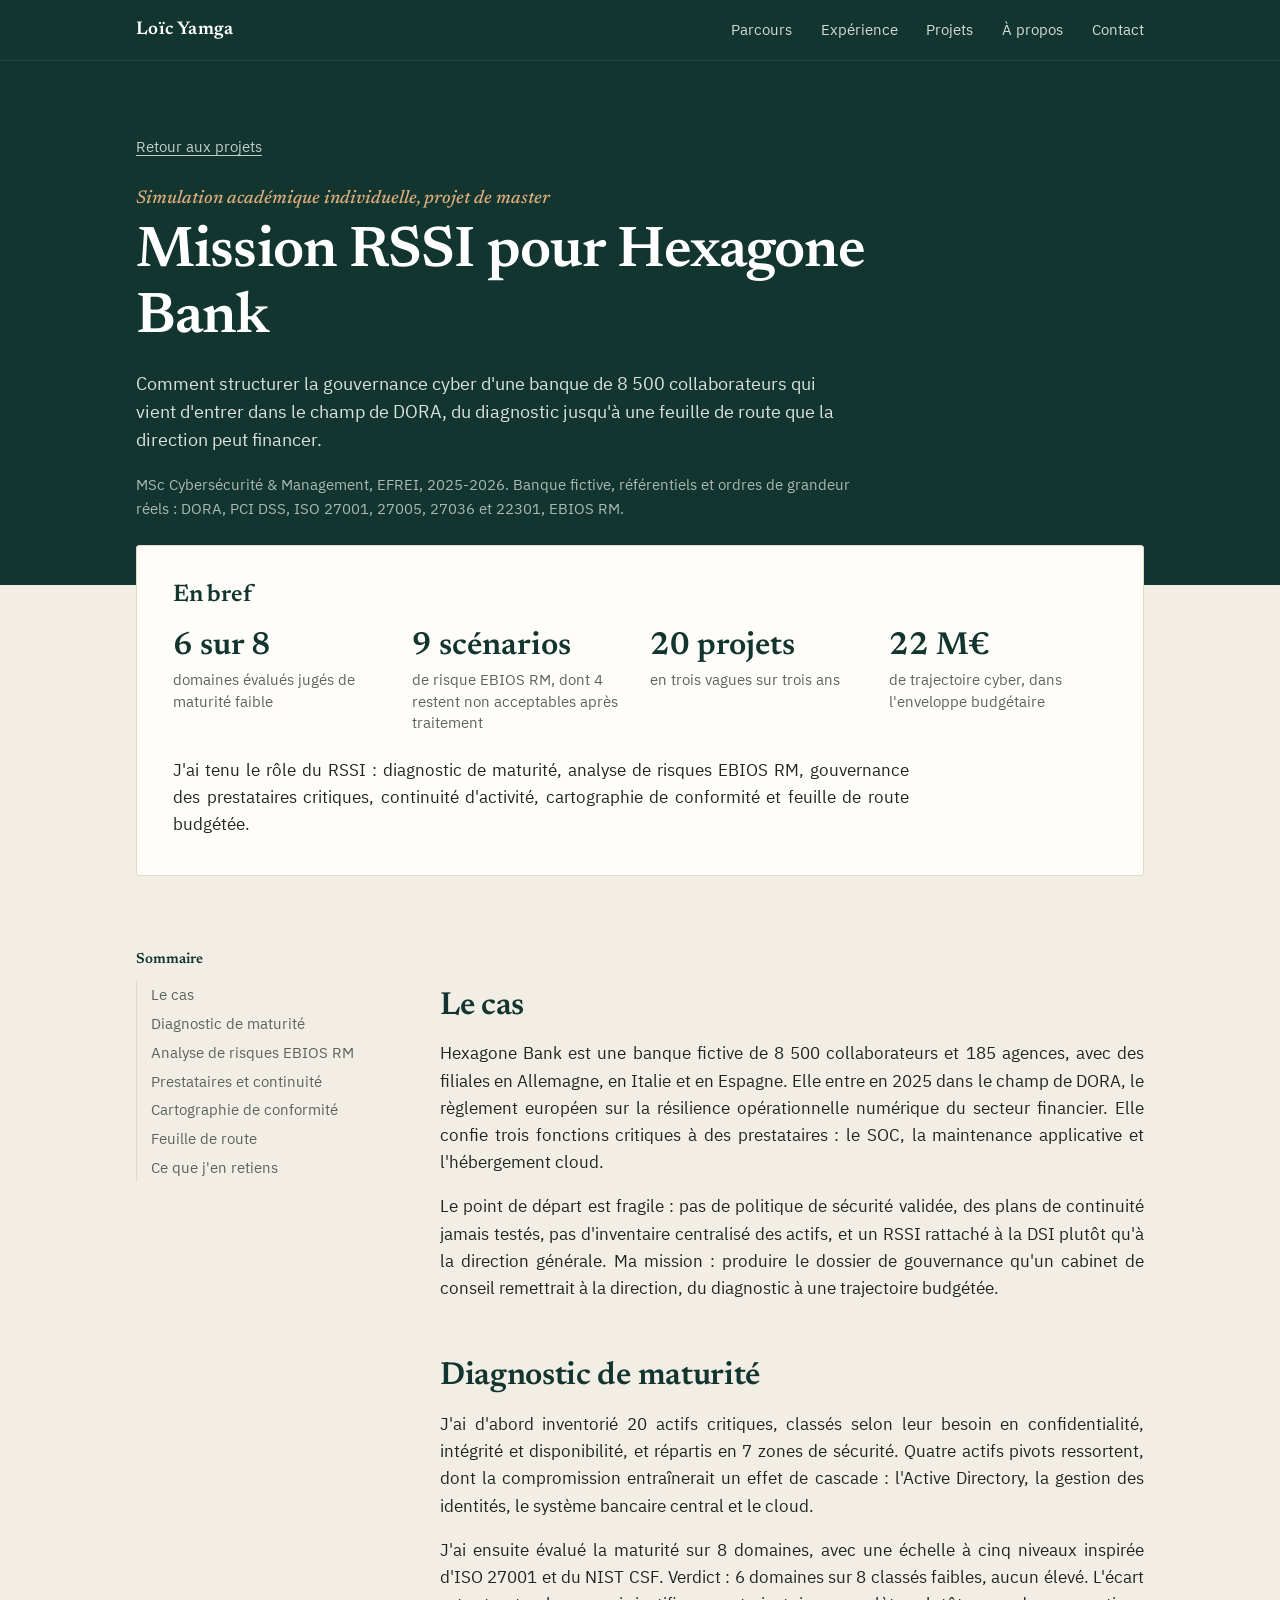
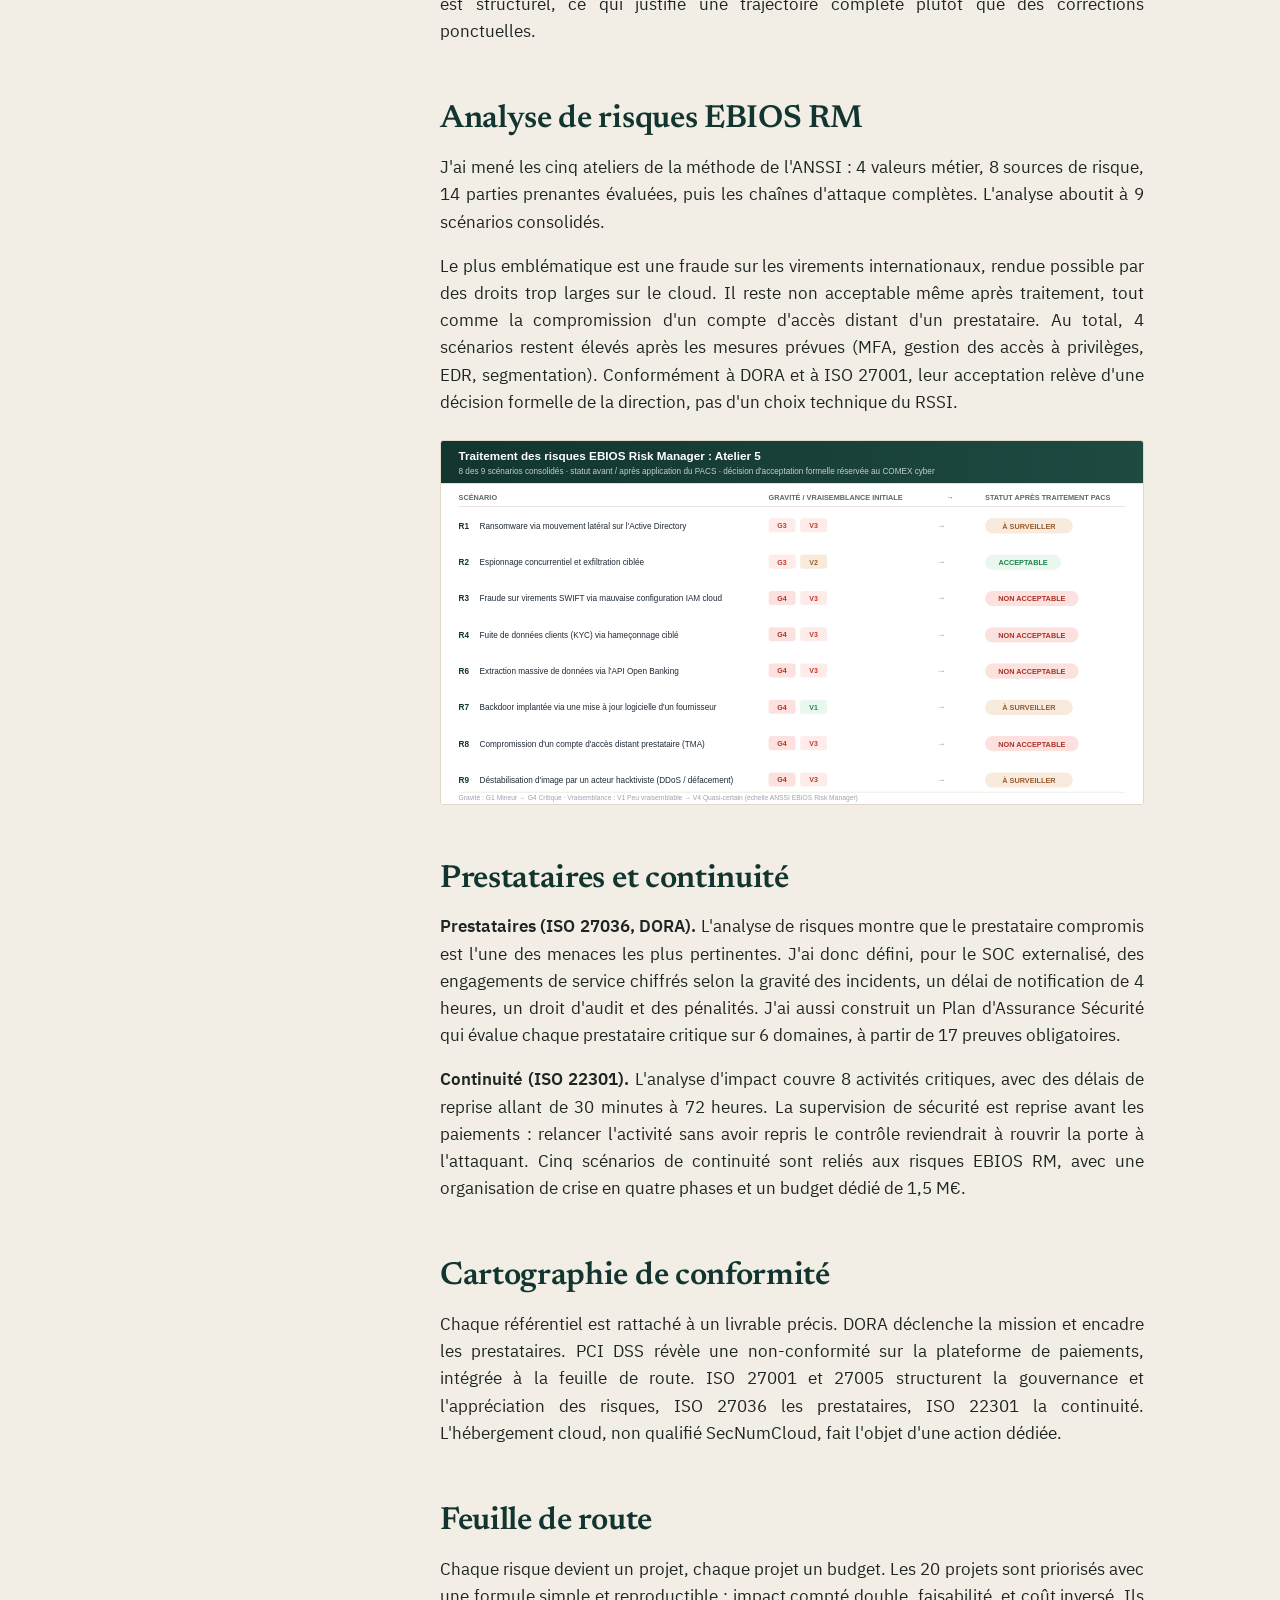
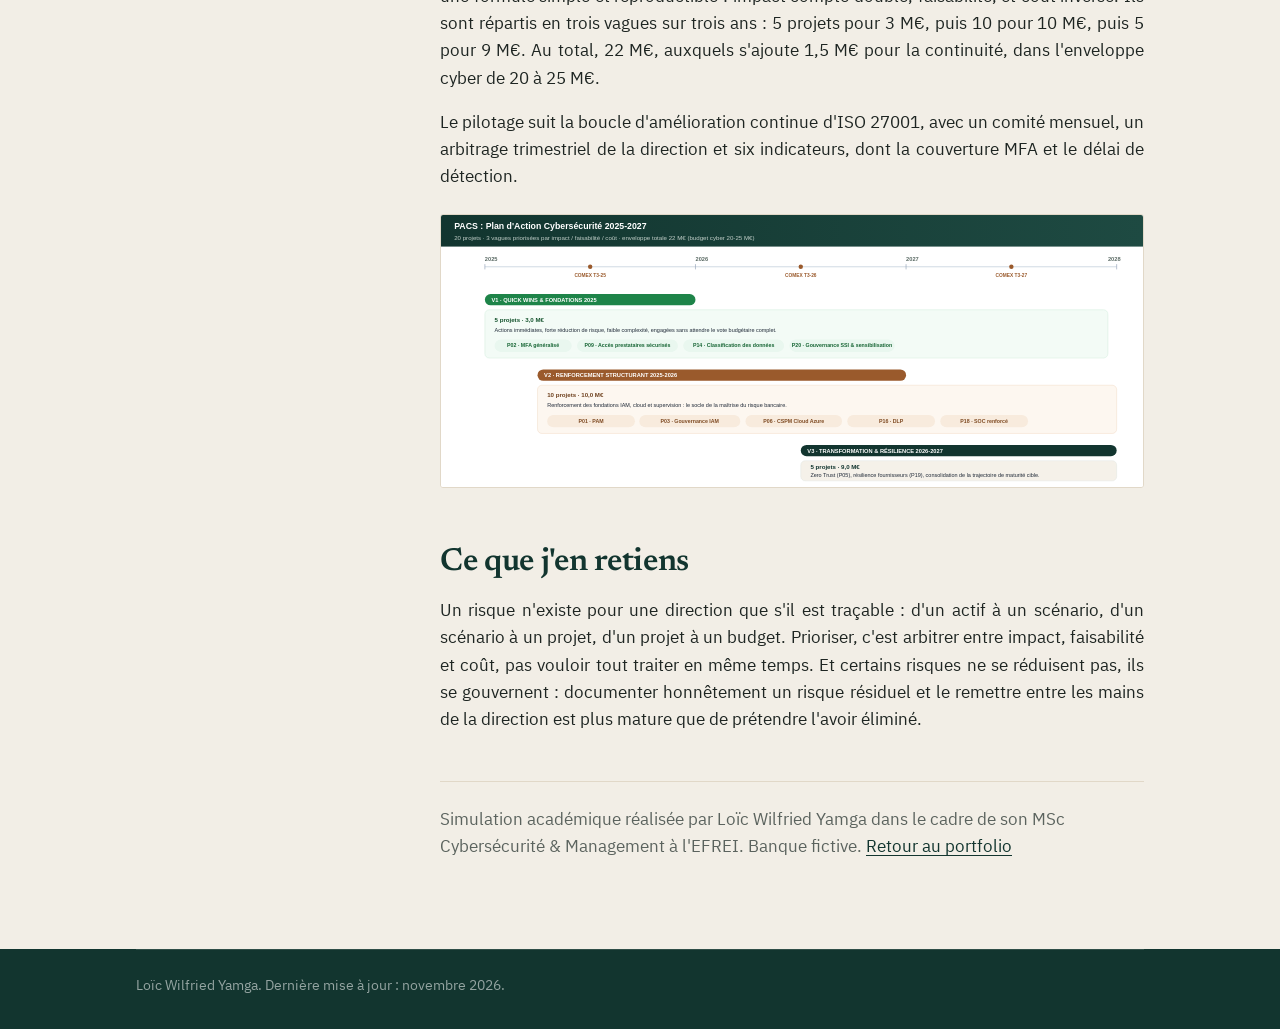
==== commit ce3aa4f4: "Hexagone en version courte (~900 mots) et alignée sur l'accueil ; nouvelle image de partage ; bouton" ====
--- a/mission-rssi-hexagone-bank/index.html
+++ b/mission-rssi-hexagone-bank/index.html
@@ -4,15 +4,16 @@
   <meta charset="utf-8">
   <meta name="viewport" content="width=device-width, initial-scale=1">
   <title>Mission RSSI pour Hexagone Bank, étude de cas de Loïc Wilfried Yamga</title>
-  <meta name="description" content="Étude de cas individuelle : gouvernance cyber d'une banque fictive soumise à DORA. Audit de maturité, EBIOS RM, prestataires, PCA/PRA et feuille de route de 22 M€.">
+  <meta name="description" content="Simulation académique individuelle : gouvernance cyber d'une banque fictive soumise à DORA. Diagnostic de maturité, EBIOS RM, prestataires, PCA/PRA et feuille de route de 22 M€.">
   <meta property="og:type" content="article">
   <meta property="og:title" content="Mission RSSI pour Hexagone Bank">
-  <meta property="og:description" content="Gouvernance cyber d'une banque fictive soumise à DORA : EBIOS RM, PCA/PRA et feuille de route de 22 M€.">
-  <meta property="og:image" content="https://yamga-wilfried.github.io/portfolio/assets/img/og-card.jpg">
+  <meta property="og:description" content="Simulation académique : gouvernance cyber d'une banque fictive soumise à DORA. EBIOS RM, prestataires, PCA/PRA et feuille de route de 22 M€.">
+  <meta property="og:image" content="https://yamga-wilfried.github.io/portfolio/assets/img/og-card-2026.jpg">
   <meta name="twitter:card" content="summary_large_image">
+  <link rel="canonical" href="https://yamga-wilfried.github.io/portfolio/mission-rssi-hexagone-bank/">
   <meta name="theme-color" content="#12352F">
   <link rel="icon" href="../assets/img/favicon.svg" type="image/svg+xml">
-  <link rel="stylesheet" href="../assets/css/site.css">
+  <link rel="stylesheet" href="../assets/css/site.css?v=20261113b">
 </head>
 <body>
   <a class="skip" href="#en-bref">Aller au contenu</a>
@@ -24,6 +25,7 @@
         <li><a href="../#parcours">Parcours</a></li>
         <li><a href="../#experience">Expérience</a></li>
         <li><a href="../#projets">Projets</a></li>
+        <li><a href="../#a-propos">À propos</a></li>
         <li><a href="../#contact">Contact</a></li>
       </ul>
     </div>
@@ -32,10 +34,10 @@
   <header class="case-hero">
     <div class="wrap">
       <a class="back" href="../#projets">Retour aux projets</a>
-      <p class="kind">Étude de cas, projet individuel</p>
+      <p class="kind">Simulation académique individuelle, projet de master</p>
       <h1>Mission RSSI pour Hexagone Bank</h1>
-      <p class="lede">Comment structurer la gouvernance cyber d'une banque de 8 500 collaborateurs qui vient d'entrer dans le champ de DORA, du diagnostic jusqu'à une feuille de route que la direction peut financer.</p>
-      <p class="meta">MSc Cybersécurité & Management, EFREI, 2025-2026. Banque fictive, référentiels et ordres de grandeur réels : DORA, RGPD, ACPR, PCI DSS, ISO 27001, 27005, 27036 et 22301, EBIOS RM, SecNumCloud, NIST CSF.</p>
+      <p class="lede">Comment structurer la gouvernance cyber d'une banque de 8&nbsp;500 collaborateurs qui vient d'entrer dans le champ de DORA, du diagnostic jusqu'à une feuille de route que la direction peut financer.</p>
+      <p class="meta">MSc Cybersécurité & Management, EFREI, 2025-2026. Banque fictive, référentiels et ordres de grandeur réels : DORA, PCI DSS, ISO 27001, 27005, 27036 et 22301, EBIOS RM.</p>
     </div>
   </header>
 
@@ -44,592 +46,58 @@
       <section class="brief" id="en-bref" aria-labelledby="bref-titre">
         <h2 id="bref-titre">En bref</h2>
         <ul class="brief-figures">
-          <li><strong>6 sur 8</strong><span>domaines audités jugés de maturité faible à moyenne</span></li>
+          <li><strong>6 sur 8</strong><span>domaines évalués jugés de maturité faible</span></li>
           <li><strong>9 scénarios</strong><span>de risque EBIOS RM, dont 4 restent non acceptables après traitement</span></li>
-          <li><strong>20 projets</strong><span>répartis en 3 vagues de priorité</span></li>
-          <li><strong>22 M€</strong><span>de trajectoire cyber sur trois ans, dans l'enveloppe budgétaire</span></li>
+          <li><strong>20 projets</strong><span>en trois vagues sur trois ans</span></li>
+          <li><strong>22&nbsp;M€</strong><span>de trajectoire cyber, dans l'enveloppe budgétaire</span></li>
         </ul>
-        <p>J'ai tenu le rôle du RSSI : inventaire des actifs, audit de maturité, analyse de risques en cinq ateliers, gouvernance des prestataires critiques, plan de continuité, puis feuille de route chiffrée et restitution au COMEX avec cinq décisions à prendre.</p>
-        <p>Ce que j'en retiens le plus : certains risques ne se réduisent pas, ils se gouvernent. <a href="#ce-que-cette-mission-ma-appris-sur-le-métier-de-rssi">Lire mes enseignements</a></p>
+        <p>J'ai tenu le rôle du RSSI : diagnostic de maturité, analyse de risques EBIOS RM, gouvernance des prestataires critiques, continuité d'activité, cartographie de conformité et feuille de route budgétée.</p>
       </section>
 
       <div class="case-layout">
         <nav class="toc" aria-label="Sommaire de l'étude">
           <p>Sommaire</p>
           <ol>
-          <li><a href="#résumé-exécutif">Résumé exécutif</a></li>
-          <li><a href="#contexte-métier--hexagone-bank">Contexte métier : Hexagone Bank</a></li>
-          <li><a href="#la-mission">La mission</a></li>
-          <li><a href="#objectifs-stratégiques">Objectifs stratégiques</a></li>
-          <li><a href="#méthodologie">Méthodologie</a></li>
-          <li><a href="#livrables-clés">Livrables clés</a></li>
-          <li><a href="#analyse-de-risques-ebios-risk-manager--le-cœur-de-la-mission">Analyse de risques EBIOS Risk Manager : le cœur de la mission</a></li>
-          <li><a href="#gouvernance-des-prestataires--sla--plan-dassurance-sécurité">Gouvernance des prestataires : SLA &amp; Plan d'Assurance Sécurité</a></li>
-          <li><a href="#continuité-dactivité--pcapra">Continuité d'activité : PCA/PRA</a></li>
-          <li><a href="#trajectoire-cybersécurité--pacs-2025-2027">Trajectoire cybersécurité : PACS 2025-2027</a></li>
-          <li><a href="#gouvernance--pilotage-dans-la-durée">Gouvernance &amp; pilotage dans la durée</a></li>
-          <li><a href="#référentiels-mobilisés">Référentiels mobilisés</a></li>
-          <li><a href="#compétences-mobilisées">Compétences mobilisées</a></li>
-          <li><a href="#résultats-et-valeur-créée">Résultats et valeur créée</a></li>
-          <li><a href="#galerie-visuelle">Galerie visuelle</a></li>
-          <li><a href="#ce-que-cette-mission-ma-appris-sur-le-métier-de-rssi">Ce que cette mission m'a appris sur le métier de RSSI</a></li>
-          <li><a href="#conclusion">Conclusion</a></li>
+            <li><a href="#le-cas">Le cas</a></li>
+            <li><a href="#diagnostic">Diagnostic de maturité</a></li>
+            <li><a href="#risques">Analyse de risques EBIOS RM</a></li>
+            <li><a href="#prestataires">Prestataires et continuité</a></li>
+            <li><a href="#conformite">Cartographie de conformité</a></li>
+            <li><a href="#feuille-de-route">Feuille de route</a></li>
+            <li><a href="#enseignements">Ce que j'en retiens</a></li>
           </ol>
         </nav>
+
         <article class="prose">
-<blockquote>
-<p><strong>Note de lecture.</strong> Cette page est une synthèse. Le dossier complet compte 9 livrables et plusieurs centaines de pages (inventaire détaillé des 20 actifs, dossier EBIOS RM intégral avec ses 5 ateliers, PAS et clauses contractuelles, BIA complète, roadmap PACS projet par projet). Ce qui suit met en avant les décisions et les résultats qui comptent pour un lecteur métier, pas l'intégralité du travail, disponible sur demande.</p>
-</blockquote>
-<h2 id="résumé-exécutif">Résumé exécutif</h2>
-<p>Hexagone Bank est un établissement bancaire de 8 500 collaborateurs, 185 agences et 4,2 milliards d'euros de chiffre d'affaires annuel, entré en 2025 dans le champ d'application de <strong>DORA</strong> (Digital Operational Resilience Act), le règlement européen qui fait désormais office de <em>lex specialis</em> pour la résilience numérique du secteur financier.</p>
-<p>À la demande de la Direction Générale, j'ai conduit la mission de structuration complète de la gouvernance cybersécurité de l'établissement : de l'inventaire des actifs jusqu'à la feuille de route budgétée, en passant par un audit de maturité, une analyse de risques EBIOS Risk Manager, la refonte de la gouvernance des prestataires critiques et la conception du plan de continuité d'activité.</p>
-<p>Le résultat : un état des lieux franc (maturité <strong>faible à moyenne</strong> sur 6 des 8 domaines audités), une cartographie précise de <strong>9 scénarios de risque</strong> dont <strong>4 restent non acceptables</strong> après traitement, ce qui nécessite un arbitrage formel du COMEX, et une trajectoire de transformation chiffrée à <strong>22 M€ sur trois ans</strong>, structurée en <strong>20 projets</strong> répartis en 3 vagues de priorité.</p>
-<p>La mission s'est conclue par une restitution exécutive de 18 slides devant un COMEX, avec <strong>cinq décisions concrètes</strong> demandées à la Direction Générale, dont le rattachement direct du RSSI à la Direction Générale, condition de son indépendance.</p>
-<h2 id="contexte-métier--hexagone-bank">Contexte métier : Hexagone Bank</h2>
-<div class="table-wrap"><table>
-<tbody>
-<tr class="odd">
-<td><strong>Raison sociale</strong></td>
-<td>Hexagone Bank, Société Anonyme, établissement de crédit</td>
-</tr>
-<tr class="even">
-<td><strong>Siège</strong></td>
-<td>Paris La Défense, fondée en 2008</td>
-</tr>
-<tr class="odd">
-<td><strong>Effectif</strong></td>
-<td>8 500 collaborateurs</td>
-</tr>
-<tr class="even">
-<td><strong>Chiffre d'affaires</strong></td>
-<td>4,2 Md€ / an</td>
-</tr>
-<tr class="odd">
-<td><strong>Implantations</strong></td>
-<td>185 agences (France) + filiales Allemagne, Italie, Espagne</td>
-</tr>
-<tr class="even">
-<td><strong>Infrastructure</strong></td>
-<td>DC1 (Île-de-France, production) + DC2 (Lille, secours) + Cloud Microsoft Azure hybride</td>
-</tr>
-<tr class="odd">
-<td><strong>Activités</strong></td>
-<td>Banque de détail, banque digitale, assurance, services financiers aux entreprises</td>
-</tr>
-<tr class="even">
-<td><strong>Budget IT</strong></td>
-<td>294 à 336 M€/an (7-8 % du CA)</td>
-</tr>
-<tr class="odd">
-<td><strong>Enveloppe cyber</strong></td>
-<td>20-25 M€ sur 2025-2027</td>
-</tr>
-<tr class="even">
-<td><strong>Régulateur</strong></td>
-<td>ACPR</td>
-</tr>
-<tr class="odd">
-<td><strong>Déclencheur réglementaire</strong></td>
-<td>Entrée en vigueur de DORA (UE 2022/2554) le 17 janvier 2025</td>
-</tr>
-</tbody>
-</table></div>
-<p>Hexagone Bank s'appuie sur un système bancaire central (<strong>HexaCore</strong>), une plateforme de paiements SEPA/SWIFT, un portail web et une application mobile, des API Open Banking (DSP2), et délègue trois fonctions critiques à des tiers : le SOC (<strong>Orange CyberDefense</strong>, supervision N2/N3), la tierce maintenance applicative (<strong>Atos/Eviden</strong>) et l'hébergement cloud (<strong>Microsoft Azure</strong>, non qualifié SecNumCloud).</p>
-<p><strong>Le constat de départ, posé dès la fiche d'identité de l'établissement, est sans détour</strong> : absence de PSSI validée et diffusée, politique de mots de passe obsolète, PCA/PRA existants mais jamais testés, absence de CMDB centralisée, aucune politique cloud/API formalisée, et un RSSI rattaché à la DSI plutôt qu'à la Direction Générale : une faiblesse structurelle de gouvernance identifiée dès l'organigramme.</p>
-<h2 id="la-mission">La mission</h2>
-<p>Une banque de cette taille ne peut plus, depuis janvier 2025, se contenter d'une sécurité informatique empirique : DORA impose une gouvernance formalisée de la résilience opérationnelle numérique, un cadre de gestion des risques liés aux TIC, une supervision documentée des prestataires critiques et des tests de résilience réguliers, sous peine de sanctions et d'exposition réputationnelle et systémique.</p>
-<p>Hexagone Bank n'avait ni cartographie fiable de ses actifs, ni analyse de risques formalisée, ni feuille de route cyber priorisée. Ma mission : produire le dossier de gouvernance SSI qu'un cabinet de conseil remettrait à un COMEX bancaire. Un diagnostic, une analyse de risques menée selon la méthode, et surtout une trajectoire budgétée que la direction peut réellement mettre en œuvre.</p>
-<h2 id="objectifs-stratégiques">Objectifs stratégiques</h2>
-<ol type="1">
-<li><strong>Cartographier</strong> l'exposition réelle d'Hexagone Bank (actifs, flux, dépendances) pour identifier les points de défaillance en cascade.</li>
-<li><strong>Évaluer</strong> objectivement la maturité cybersécurité de l'établissement au regard des référentiels ISO 27001, EBIOS RM et NIST CSF.</li>
-<li><strong>Modéliser</strong> les scénarios de risque réellement plausibles pour une banque de ce profil, avec la méthode nationale de référence (EBIOS Risk Manager).</li>
-<li><strong>Sécuriser la chaîne de sous-traitance</strong>, un vecteur de compromission identifié comme structurellement critique (Atos TMA, Orange CyberDefense, Azure).</li>
-<li><strong>Garantir la continuité des activités essentielles</strong> (paiements, comptes clients, supervision sécurité) avec des objectifs de reprise chiffrés.</li>
-<li><strong>Prioriser objectivement l'investissement cyber</strong> dans un cadre budgétaire contraint, avec une méthode de scoring défendable devant un COMEX.</li>
-<li><strong>Porter la décision au bon niveau</strong> : transformer un diagnostic technique en un arbitrage exécutif documenté.</li>
-</ol>
-<h2 id="méthodologie">Méthodologie</h2>
-<p>La mission suit une chaîne méthodologique continue, où chaque étape nourrit la suivante, de la connaissance du terrain jusqu'à la décision budgétaire.</p>
-<img src="assets/methodology-pipeline.svg" alt="Méthodologie de la mission : 8 étapes de la gouvernance à la décision COMEX"/>
+          <h2 id="le-cas">Le cas</h2>
+          <p>Hexagone Bank est une banque fictive de 8&nbsp;500 collaborateurs et 185 agences, avec des filiales en Allemagne, en Italie et en Espagne. Elle entre en 2025 dans le champ de DORA, le règlement européen sur la résilience opérationnelle numérique du secteur financier. Elle confie trois fonctions critiques à des prestataires : le SOC, la maintenance applicative et l'hébergement cloud.</p>
+          <p>Le point de départ est fragile : pas de politique de sécurité validée, des plans de continuité jamais testés, pas d'inventaire centralisé des actifs, et un RSSI rattaché à la DSI plutôt qu'à la direction générale. Ma mission : produire le dossier de gouvernance qu'un cabinet de conseil remettrait à la direction, du diagnostic à une trajectoire budgétée.</p>
 
-<p>Chaque flèche est une traçabilité réelle et vérifiable dans le dossier : chacun des <strong>20 actifs</strong> de l'inventaire est relié à un ou plusieurs <strong>scénarios de risque EBIOS RM</strong>, eux-mêmes reliés à un ou plusieurs <strong>projets du PACS</strong>. Aucune action de la feuille de route ne relève de l'intuition : chacune répond à un risque tracé et priorisé selon une grille de score.</p>
-<h2 id="livrables-clés">Livrables clés</h2>
-<blockquote>
-<p>Neuf livrables structurent le dossier remis. Ils ne sont pas présentés ici in extenso : chacun est résumé pour sa valeur de décision, pas pour son volume.</p>
-</blockquote>
-<div class="table-wrap"><table>
-<thead>
-<tr class="header">
-<th>#</th>
-<th>Livrable</th>
-<th>Ce qu'il apporte</th>
-</tr>
-</thead>
-<tbody>
-<tr class="odd">
-<td>01</td>
-<td><strong>Fiche d'identité &amp; organigramme</strong></td>
-<td>Modélisation du modèle d'affaires bancaire et du gouvernement d'entreprise ; mise en évidence du rattachement du RSSI à la DSI plutôt qu'à la DG, premier gap de gouvernance identifié</td>
-</tr>
-<tr class="even">
-<td>02 – 03</td>
-<td><strong>Inventaire des actifs &amp; cartographie du SI</strong></td>
-<td>20 actifs critiques classés (échelle DIC 1-4), répartis en 7 zones de sécurité, avec identification de <strong>4 actifs pivots</strong> (Active Directory, IAM, Core Banking, Cloud Azure) dont la compromission entraîne un effet de cascade sur le reste du SI</td>
-</tr>
-<tr class="odd">
-<td>04</td>
-<td><strong>État des lieux de sécurité</strong></td>
-<td>Évaluation de maturité sur 8 domaines selon une échelle N1 (Initial) → N5 (Optimisé) inspirée d'ISO 27001, EBIOS RM et NIST CSF ; verdict global : <strong>maturité faible à moyenne</strong>, avec analyse de causes racines</td>
-</tr>
-<tr class="even">
-<td>05</td>
-<td><strong>Analyse de risques EBIOS Risk Manager</strong></td>
-<td>Les 5 ateliers ANSSI menés intégralement : 4 valeurs métier, 8 sources de risque, 14 parties prenantes évaluées, <strong>9 scénarios de risque consolidés</strong>, dont 4 résiduels non acceptables</td>
-</tr>
-<tr class="odd">
-<td>06</td>
-<td><strong>Gouvernance des prestataires (SLA + PAS)</strong></td>
-<td>Cadre ISO 27036 appliqué au SOC externalisé (Orange CyberDefense) : SLA chiffrés (GTI/GTR), plan d'audit prestataire sur 6 domaines, grille de scoring et clauses de remédiation</td>
-</tr>
-<tr class="even">
-<td>07</td>
-<td><strong>Plan de continuité et de reprise d'activité</strong></td>
-<td>BIA sur 8 processus critiques, RTO/RPO chiffrés (de 30 minutes à 72 heures selon criticité), organisation de crise en 4 phases, budget dédié de 1,5 M€</td>
-</tr>
-<tr class="odd">
-<td>08</td>
-<td><strong>Plan d'action priorisé (PACS)</strong></td>
-<td>20 projets scorés objectivement (impact, faisabilité, coût), organisés en 3 vagues sur 3 ans, pour un budget total de 22 M€</td>
-</tr>
-<tr class="even">
-<td></td>
-<td><strong>Présentation exécutive COMEX</strong></td>
-<td>Restitution de 18 slides face à un comité de direction, avec 5 décisions formelles demandées</td>
-</tr>
-</tbody>
-</table></div>
-<details>
-<summary><strong>Voir le détail de la méthode de classification des actifs</strong></summary>
-<br/>
+          <h2 id="diagnostic">Diagnostic de maturité</h2>
+          <p>J'ai d'abord inventorié 20 actifs critiques, classés selon leur besoin en confidentialité, intégrité et disponibilité, et répartis en 7 zones de sécurité. Quatre actifs pivots ressortent, dont la compromission entraînerait un effet de cascade : l'Active Directory, la gestion des identités, le système bancaire central et le cloud.</p>
+          <p>J'ai ensuite évalué la maturité sur 8 domaines, avec une échelle à cinq niveaux inspirée d'ISO 27001 et du NIST CSF. Verdict : 6 domaines sur 8 classés faibles, aucun élevé. L'écart est structurel, ce qui justifie une trajectoire complète plutôt que des corrections ponctuelles.</p>
 
-<p>Chaque actif est noté sur une échelle <strong>Confidentialité / Intégrité / Disponibilité de 1 à 4</strong>, agrégée en une criticité globale (Critique / Élevée / Moyenne). Sur les 20 actifs recensés : <strong>9 sont classés Critiques</strong>, <strong>8 Élevés</strong>, <strong>3 Moyens</strong>. Cette classification alimente directement le calcul d'impact des scénarios EBIOS RM et la priorisation des projets du PACS : chaque actif porte une référence croisée vers les risques et les projets qui le concernent.</p>
+          <h2 id="risques">Analyse de risques EBIOS RM</h2>
+          <p>J'ai mené les cinq ateliers de la méthode de l'ANSSI : 4 valeurs métier, 8 sources de risque, 14 parties prenantes évaluées, puis les chaînes d'attaque complètes. L'analyse aboutit à 9 scénarios consolidés.</p>
+          <p>Le plus emblématique est une fraude sur les virements internationaux, rendue possible par des droits trop larges sur le cloud. Il reste non acceptable même après traitement, tout comme la compromission d'un compte d'accès distant d'un prestataire. Au total, 4 scénarios restent élevés après les mesures prévues (MFA, gestion des accès à privilèges, EDR, segmentation). Conformément à DORA et à ISO 27001, leur acceptation relève d'une décision formelle de la direction, pas d'un choix technique du RSSI.</p>
+          <img src="assets/risk-matrix.svg" alt="Matrice de traitement des risques EBIOS Risk Manager : avant et après la feuille de route">
 
-</details>
+          <h2 id="prestataires">Prestataires et continuité</h2>
+          <p><strong>Prestataires (ISO 27036, DORA).</strong> L'analyse de risques montre que le prestataire compromis est l'une des menaces les plus pertinentes. J'ai donc défini, pour le SOC externalisé, des engagements de service chiffrés selon la gravité des incidents, un délai de notification de 4 heures, un droit d'audit et des pénalités. J'ai aussi construit un Plan d'Assurance Sécurité qui évalue chaque prestataire critique sur 6 domaines, à partir de 17 preuves obligatoires.</p>
+          <p><strong>Continuité (ISO 22301).</strong> L'analyse d'impact couvre 8 activités critiques, avec des délais de reprise allant de 30 minutes à 72 heures. La supervision de sécurité est reprise avant les paiements : relancer l'activité sans avoir repris le contrôle reviendrait à rouvrir la porte à l'attaquant. Cinq scénarios de continuité sont reliés aux risques EBIOS RM, avec une organisation de crise en quatre phases et un budget dédié de 1,5&nbsp;M€.</p>
 
-<details>
-<summary><strong>Voir le détail de la méthode de calcul de maturité (état des lieux)</strong></summary>
-<br/>
+          <h2 id="conformite">Cartographie de conformité</h2>
+          <p>Chaque référentiel est rattaché à un livrable précis. DORA déclenche la mission et encadre les prestataires. PCI DSS révèle une non-conformité sur la plateforme de paiements, intégrée à la feuille de route. ISO 27001 et 27005 structurent la gouvernance et l'appréciation des risques, ISO 27036 les prestataires, ISO 22301 la continuité. L'hébergement cloud, non qualifié SecNumCloud, fait l'objet d'une action dédiée.</p>
 
-<p>L'évaluation combine une échelle qualitative à <strong>5 niveaux</strong> (inspirée d'ISO 27001, EBIOS RM et NIST CSF), regroupée en 3 paliers pour la lisibilité exécutive :</p>
+          <h2 id="feuille-de-route">Feuille de route</h2>
+          <p>Chaque risque devient un projet, chaque projet un budget. Les 20 projets sont priorisés avec une formule simple et reproductible : impact compté double, faisabilité, et coût inversé. Ils sont répartis en trois vagues sur trois ans : 5 projets pour 3&nbsp;M€, puis 10 pour 10&nbsp;M€, puis 5 pour 9&nbsp;M€. Au total, 22&nbsp;M€, auxquels s'ajoute 1,5&nbsp;M€ pour la continuité, dans l'enveloppe cyber de 20 à 25&nbsp;M€.</p>
+          <p>Le pilotage suit la boucle d'amélioration continue d'ISO 27001, avec un comité mensuel, un arbitrage trimestriel de la direction et six indicateurs, dont la couverture MFA et le délai de détection.</p>
+          <img src="assets/roadmap-timeline.svg" alt="Feuille de route 2025-2027 : 3 vagues, 20 projets, 22 M€">
 
-<div class="table-wrap"><table>
-<thead><tr><th>Niveau</th><th>Palier</th></tr></thead>
-<tbody>
-<tr><td>N1 (Initial) / N2 (Répétable)</td><td>Faible</td></tr>
-<tr><td>N3 (Défini)</td><td>Moyen</td></tr>
-<tr><td>N4 (Maîtrisé) / N5 (Optimisé)</td><td>Élevé</td></tr>
-</tbody>
-</table></div>
+          <h2 id="enseignements">Ce que j'en retiens</h2>
+          <p>Un risque n'existe pour une direction que s'il est traçable : d'un actif à un scénario, d'un scénario à un projet, d'un projet à un budget. Prioriser, c'est arbitrer entre impact, faisabilité et coût, pas vouloir tout traiter en même temps. Et certains risques ne se réduisent pas, ils se gouvernent : documenter honnêtement un risque résiduel et le remettre entre les mains de la direction est plus mature que de prétendre l'avoir éliminé.</p>
 
-<p>Chaque domaine est noté à partir d'entretiens et d'une revue documentaire, puis positionné dans la matrice de maturité globale :</p>
-
-<div class="table-wrap"><table>
-<thead><tr><th>Domaine</th><th>Verdict</th></tr></thead>
-<tbody>
-<tr><td>Gouvernance SSI</td><td>Faible</td></tr>
-<tr><td>Organisation</td><td>Moyen</td></tr>
-<tr><td>Processus métiers</td><td>Faible</td></tr>
-<tr><td>Infrastructures et réseaux</td><td>Faible</td></tr>
-<tr><td>Applications</td><td>Faible</td></tr>
-<tr><td>Données</td><td>Faible</td></tr>
-<tr><td>Conformité réglementaire</td><td>Faible à moyen</td></tr>
-<tr><td>Sécurité opérationnelle</td><td>Moyen</td></tr>
-</tbody>
-</table></div>
-
-<p>Résultat : <strong>6 des 8 domaines classés Faible</strong>, aucun domaine Élevé : un écart structurel, cohérent sur l'ensemble du périmètre, qui justifie l'intégralité de la trajectoire PACS plutôt qu'une simple correction ponctuelle.</p>
-
-</details>
-
-<h2 id="analyse-de-risques-ebios-risk-manager--le-cœur-de-la-mission">Analyse de risques EBIOS Risk Manager : le cœur de la mission</h2>
-<p>L'analyse de risques suit intégralement la méthode nationale de l'ANSSI, dans sa structure en cinq ateliers :</p>
-<img src="assets/ebios-workshops.svg" alt="Les 5 ateliers EBIOS Risk Manager"/>
-
-<p><strong>Atelier 1</strong> identifie 4 valeurs métier critiques (services bancaires essentiels, sécurisation des paiements, protection des données sensibles, gouvernance/résilience du SI) et 16 événements redoutés, notés sur une échelle de gravité G1 (mineur) à G4 (critique, survie de l'établissement menacée).</p>
-<p><strong>Atelier 2</strong> évalue 8 sources de risque : le <strong>cybercriminel organisé</strong> ressort comme la source la plus pertinente (motivation forte, ressources importantes), devant le <strong>tiers/prestataire compromis</strong>, une source directement liée à la dépendance d'Hexagone Bank envers Atos et Orange CyberDefense.</p>
-<p><strong>Atelier 3</strong> cartographie 14 parties prenantes de l'écosystème selon une métrique ANSSI (dépendance × pénétration / maturité × confiance). Les <strong>administrateurs systèmes</strong> ressortent comme le vecteur d'attaque le plus critique de tout l'écosystème, avec un accès complet à l'infrastructure et une maturité de contrôle insuffisante.</p>
-<p><strong>Atelier 4</strong> modélise les chaînes d'attaque opérationnelles complètes (hameçonnage → vol d'identifiants → mouvement latéral sur l'Active Directory → déploiement de ransomware par GPO ; ou compromission IAM cloud → élévation de privilèges → fraude sur les systèmes financiers). <strong>6 des 9 scénarios sont jugés « très vraisemblables »</strong>.</p>
-<p><strong>Atelier 5</strong> consolide <strong>9 scénarios de risque (R1 à R9)</strong> et arbitre leur traitement :</p>
-<div class="figure">
-<img src="assets/risk-matrix.svg" alt="Matrice de traitement des risques EBIOS Risk Manager : avant et après PACS"/>
-</div>
-
-<p>Trois scénarios illustrent bien la nature des enjeux traités :</p>
-<ul>
-<li><strong>R3, fraude sur virements SWIFT via une mauvaise configuration IAM cloud.</strong> Des rôles cloud trop permissifs et des comptes techniques partagés permettent une élévation de privilèges sur Azure, puis un mouvement latéral jusqu'aux systèmes de paiement, jusqu'à l'émission de virements internationaux frauduleux. C'est le scénario le plus emblématique du dossier : <strong>il reste classé « non acceptable » même après traitement</strong>, et nécessite un arbitrage formel du COMEX.</li>
-<li><strong>R8, compromission d'un compte d'accès distant d'un prestataire (TMA).</strong> Un compte utilisé par Atos/Eviden pour la maintenance applicative est détourné, offrant un accès direct à l'infrastructure de production. C'est le scénario qui a justifié le cadre SLA/PAS imposé aux prestataires critiques, et il <strong>reste lui aussi classé « non acceptable »</strong> après traitement : le risque tiers ne se ferme jamais complètement, il se surveille.</li>
-<li><strong>R7, backdoor implantée via une mise à jour logicielle d'un fournisseur.</strong> Un attaquant compromet le système d'information d'un éditeur tiers et altère une mise à jour signée, déployée automatiquement en production, y implantant une porte dérobée dans les applications cœur de métier. Contrairement à R3 et R8, ce scénario est jugé trop systémique pour être totalement neutralisé : la mission le documente explicitement comme un <strong>risque résiduel accepté et surveillé</strong> (classé « Moyen »), plutôt que comme un échec de traitement.</li>
-</ul>
-<p><strong>Sur les 9 scénarios consolidés, 4 restent classés « Élevé / Non acceptable » après application des mesures du PACS</strong> (IAM cloud, PAM, MFA, EDR/XDR, segmentation Zero Trust, SBOM). Conformément à DORA (art. 5§2) et à ISO 27001 (§6.1.3), leur acceptation relève d'une décision formelle du COMEX, pas d'un choix technique du RSSI. C'est précisément ce point qui a structuré la restitution exécutive de la mission.</p>
-<h2 id="gouvernance-des-prestataires--sla--plan-dassurance-sécurité">Gouvernance des prestataires : SLA &amp; Plan d'Assurance Sécurité</h2>
-<p>L'analyse EBIOS RM a établi un fait structurant : le <strong>tiers/prestataire compromis</strong> est l'une des sources de risque les plus pertinentes pour Hexagone Bank, et l'<strong>administrateur système d'un prestataire</strong> ressort comme le vecteur d'attaque le plus critique de tout l'écosystème (Atelier 3). Hexagone Bank dépend de trois prestataires critiques : <strong>Orange CyberDefense</strong> (SOC externalisé, supervision N2/N3), <strong>Atos/Eviden</strong> (tierce maintenance applicative) et <strong>Microsoft Azure</strong> (hébergement cloud, non qualifié SecNumCloud). Sans cadre contractuel et sans droit d'audit, cette dépendance reste un risque non maîtrisé : c'est ce que ce livrable a fermé.</p>
-<p><strong>Le cadre s'appuie sur ISO/IEC 27036-1 et 27036-3</strong> (sécurité des relations fournisseurs) et sur les articles 28 à 30 de DORA relatifs à la supervision des prestataires TIC critiques. Il répond directement aux scénarios EBIOS <strong>R7</strong> (compromission via la chaîne logicielle), <strong>R8</strong> (compte prestataire compromis) et <strong>R9</strong> (interconnexion cloud exploitée).</p>
-<p><strong>SLA contractualisé avec le SOC externalisé (Orange CyberDefense)</strong> :</p>
-<div class="table-wrap"><table>
-<thead>
-<tr class="header">
-<th>Sévérité</th>
-<th>Délai de prise en charge (GTI)</th>
-<th>Délai de résolution (GTR)</th>
-</tr>
-</thead>
-<tbody>
-<tr class="odd">
-<td>G4 (Critique)</td>
-<td>1 heure</td>
-<td>4 heures</td>
-</tr>
-<tr class="even">
-<td>G3 (Grave)</td>
-<td>2 heures</td>
-<td>8 heures</td>
-</tr>
-<tr class="odd">
-<td>G2 (Majeure)</td>
-<td>3 heures</td>
-<td>24 heures</td>
-</tr>
-<tr class="even">
-<td>G1 (Mineure)</td>
-<td>4 heures</td>
-<td>5 jours ouvrés</td>
-</tr>
-</tbody>
-</table></div>
-<ul>
-<li><strong>Disponibilité contractualisée</strong> : SOC ≥ 99,9 %, portail client ≥ 99,5 %, plateforme de supervision ≥ 99,9 %</li>
-<li><strong>Notification d'incident au client : 4 heures maximum</strong>, délibérément plus courte que les 72 heures imposées par le RGPD à la banque envers la CNIL, pour lui laisser le temps d'instruire son dossier</li>
-<li><strong>Pénalités contractuelles</strong> : 5 % de la facturation mensuelle en cas de GTI G4 manqué, 10 % pour un GTR G4 manqué, jusqu'à 15 % en cas de notification tardive d'un incident majeur</li>
-<li><strong>Hébergement des données limité à l'UE</strong>, tout transfert hors UE soumis à autorisation écrite préalable</li>
-<li><strong>Droit d'audit annuel</strong>, ou déclenché après tout incident majeur</li>
-</ul>
-<p><strong>Le Plan d'Assurance Sécurité (PAS)</strong> structure l'évaluation de tout prestataire critique sur 6 domaines (gouvernance SSI, IAM/PAM, SOC et détection, gestion des vulnérabilités, protection des données RGPD, continuité d'activité), sur la base de <strong>17 preuves documentaires obligatoires</strong> (certificat ISO 27001, politique SSI, pentest de moins de 12 mois, PCA/PRA et rapport de test, attestation d'assurance cyber, registre RGPD…). L'absence d'une seule preuve vaut non-conformité documentaire automatique.</p>
-<div class="table-wrap"><table>
-<thead>
-<tr class="header">
-<th>Taux de conformité</th>
-<th>Verdict</th>
-<th>Délai de remédiation</th>
-</tr>
-</thead>
-<tbody>
-<tr class="odd">
-<td>85-100 %</td>
-<td>Conforme</td>
-<td></td>
-</tr>
-<tr class="even">
-<td>70-84 %</td>
-<td>Conforme avec réserves</td>
-<td>Selon criticité de l'écart</td>
-</tr>
-<tr class="odd">
-<td>50-69 %</td>
-<td>Plan d'action correctif obligatoire</td>
-<td>30 j (critique) / 60 j (majeur) / 90 j (mineur)</td>
-</tr>
-<tr class="even">
-<td>&lt; 50 %</td>
-<td>Prestataire rejeté</td>
-<td></td>
-</tr>
-</tbody>
-</table></div>
-<h2 id="continuité-dactivité--pcapra">Continuité d'activité : PCA/PRA</h2>
-<p>Un risque bien analysé et un prestataire bien audité ne suffisent pas si Hexagone Bank ne sait pas <em>encaisser</em> un incident majeur. Le PCA/PRA répond directement aux scénarios EBIOS les plus graves (ransomware généralisé, fraude sur les paiements, compromission massive de données, défaillance d'un prestataire critique) en fixant, activité par activité, le temps que la banque peut tenir avant que l'indisponibilité devienne elle-même une crise.</p>
-<p><strong>Piloté en tant que RSSI Organisationnel</strong>, conformément à l'article 269 de l'arrêté ACPR du 3 novembre 2014 et à l'article 11 de DORA, avec un comité de pilotage réunissant DG, DSI, CTO, DRH, Finance, Assurance et le SOC externalisé.</p>
-<p><strong>Analyse d'impact métier (BIA) : 8 activités critiques classées par ordre de priorité de reprise</strong></p>
-<div class="table-wrap"><table>
-<thead>
-<tr class="header">
-<th>Activité</th>
-<th>RTO (reprise)</th>
-<th>RPO (perte de données max.)</th>
-</tr>
-</thead>
-<tbody>
-<tr class="odd">
-<td>Supervision sécurité &amp; gestion d'incident</td>
-<td><strong>30 min</strong></td>
-<td>5 min</td>
-</tr>
-<tr class="even">
-<td>Paiements &amp; virements</td>
-<td>1 h</td>
-<td>5 min</td>
-</tr>
-<tr class="odd">
-<td>Banque en ligne</td>
-<td>2 h</td>
-<td>15 min</td>
-</tr>
-<tr class="even">
-<td>Comptes clients</td>
-<td>4 h</td>
-<td>15 min</td>
-</tr>
-<tr class="odd">
-<td>Conformité réglementaire &amp; financière</td>
-<td>8 h</td>
-<td>30 min</td>
-</tr>
-<tr class="even">
-<td>Crédit &amp; financement</td>
-<td>24 h</td>
-<td>1 h</td>
-</tr>
-<tr class="odd">
-<td>Assurance</td>
-<td>24 h</td>
-<td>1 h</td>
-</tr>
-<tr class="even">
-<td>Ressources humaines</td>
-<td>72 h</td>
-<td>24 h</td>
-</tr>
-</tbody>
-</table></div>
-<blockquote>
-<p>La supervision sécurité est reprise <em>avant</em> les paiements : reprendre l'activité sans avoir repris le contrôle de l'environnement reviendrait à rouvrir la porte à l'attaquant.</p>
-</blockquote>
-<p><strong>5 scénarios de continuité, tracés directement aux risques EBIOS RM</strong> : PCA1 ransomware généralisé sur le SI (Très élevé), PCA2 fraude sur les paiements via compromission IAM (Très élevé), PCA3 compromission massive de données clients (Critique), PCA4 compromission de la chaîne d'approvisionnement logicielle (Très élevé), PCA5 défaillance d'un prestataire critique, SOC, cloud ou TMA (Élevé).</p>
-<p><strong>Organisation de crise en 4 phases</strong> : détection &amp; qualification → fonctionnement en mode dégradé → bascule sur site de secours (DC2, Lille) → retour à la normale. Cellule de crise dirigée par la Direction Générale, avec un rôle de coordination PCA assuré au titre de RSSI Organisationnel.</p>
-<p><strong>Dispositif de test : la continuité n'est crédible que si elle est exercée.</strong> Un exercice de gestion de crise par an, un test PRA complet par an, des tests trimestriels de sauvegarde/restauration, et un RETEX systématique après chaque activation ou incident majeur.</p>
-<p><strong>Budget dédié : 1,5 M€</strong>, calibré pour tenir dans l'enveloppe cyber globale aux côtés du PACS : solutions de redondance (630 k€), renforcement des sauvegardes (230 k€), infrastructure réseau (320 k€), continuité du travail à distance sécurisé (120 k€), exercices de crise (80 k€), audits fournisseurs (80 k€), formation (40 k€).</p>
-<h2 id="trajectoire-cybersécurité--pacs-2025-2027">Trajectoire cybersécurité : PACS 2025-2027</h2>
-<p>Vingt scénarios de risque et un état des lieux de maturité ne valent rien sans une trajectoire d'investissement crédible. Le PACS (Plan d'Action Cybersécurité) traduit chaque risque en projet, chaque projet en budget, et chaque budget en décision.</p>
-<p><strong>La méthode de priorisation est volontairement objective et reproductible</strong> :</p>
-<blockquote>
-<p><strong>Score = (Impact × 2) + Faisabilité + (5 − Coût)</strong></p>
-</blockquote>
-<p>Impact et faisabilité sont notés de 1 à 4, le coût est inversé (un projet cher pénalise son score). Les projets scorant ≥ 13 sont engagés sans délai (7 projets), ceux entre 11 et 12 sont structurants (11 projets), les autres sont complémentaires (2 projets).</p>
-<div class="figure">
-<img src="assets/roadmap-timeline.svg" alt="Feuille de route PACS 2025-2027 : 3 vagues, 20 projets, 22 M€"/>
-</div>
-
-<p>Le PACS n'est pas qu'un calendrier, c'est un budget structuré et défendable : <strong>294-336 M€ de budget IT annuel</strong>, dont <strong>20 à 25 M€ dédiés au cyber sur trois ans</strong>. Le plan se décompose en <strong>22 M€ pour le PACS</strong> (V1 : 5 projets, 3 M€ ; V2 : 10 projets, 10 M€ ; V3 : 5 projets, 9 M€) et <strong>1,5 M€ pour le PCA/PRA</strong>, soit un engagement cyber total de <strong>23,5 M€</strong>, dans l'enveloppe, avec une marge volontaire pour l'imprévu.</p>
-<h2 id="gouvernance--pilotage-dans-la-durée">Gouvernance &amp; pilotage dans la durée</h2>
-<p>Un plan d'action sans gouvernance n'est qu'un document. Avec une gouvernance, c'est un programme qui vit : c'est le principe qui structure la dernière étape de la mission, ne pas livrer un rapport figé mais un dispositif de pilotage qui survit à la restitution devant le COMEX.</p>
-<p><strong>Le dispositif suit la boucle d'amélioration continue ISO 27001 (Plan-Do-Check-Act)</strong> : <em>Plan</em> = cadrage, inventaire et EBIOS RM ; <em>Do</em> = exécution du PACS et des mesures de traitement ; <em>Check</em> = indicateurs de pilotage et revue mensuelle en COPIL SSI ; <em>Act</em> = revue annuelle du dispositif et arbitrage COMEX sur les risques résiduels et le budget de l'année suivante. Ce n'est pas un audit ponctuel qui se referme, c'est un cycle qui recommence.</p>
-<p><strong>Qui fait quoi : matrice de responsabilités simplifiée</strong></p>
-<div class="table-wrap"><table>
-<thead>
-<tr class="header">
-<th>Acteur</th>
-<th>Rôle dans la gouvernance SSI</th>
-</tr>
-</thead>
-<tbody>
-<tr class="odd">
-<td>COMEX / Direction Générale</td>
-<td><strong>Décide</strong> : arbitrage budgétaire, acceptation formelle des risques résiduels, sponsor de la trajectoire</td>
-</tr>
-<tr class="even">
-<td>RSSI Organisationnel</td>
-<td><strong>Pilote</strong> : gouvernance, gestion des risques, conformité réglementaire, reporting au COMEX</td>
-</tr>
-<tr class="odd">
-<td>RSSI Opérationnel</td>
-<td><strong>Exécute</strong> : SOC, réponse à incident, sécurité applicative et infrastructure</td>
-</tr>
-<tr class="even">
-<td>DSI / CTO</td>
-<td><strong>Met en œuvre</strong> : architecture technique, infrastructure, intégration des mesures du PACS</td>
-</tr>
-<tr class="odd">
-<td>Directions métiers</td>
-<td><strong>Appliquent</strong> : classification de leurs données, remontée des besoins de continuité (BIA)</td>
-</tr>
-<tr class="even">
-<td>DPO <em>(à nommer)</em></td>
-<td><strong>Contrôle</strong> : conformité RGPD, protection des données personnelles</td>
-</tr>
-<tr class="odd">
-<td>Prestataires critiques</td>
-<td><strong>Rendent compte</strong> : respect des SLA, du PAS, droit d'audit</td>
-</tr>
-<tr class="even">
-<td>ACPR <em>(régulateur)</em></td>
-<td><strong>Supervise</strong> : conformité DORA et arrêté du 3 novembre 2014</td>
-</tr>
-</tbody>
-</table></div>
-<p><strong>Trois instances de gouvernance, à trois échelles de temps :</strong></p>
-<div class="table-wrap"><table>
-<thead>
-<tr class="header">
-<th>Instance</th>
-<th>Fréquence</th>
-<th>Rôle</th>
-</tr>
-</thead>
-<tbody>
-<tr class="odd">
-<td><strong>COMEX Cyber</strong></td>
-<td>Trimestriel</td>
-<td>Arbitrage budgétaire, acceptation formelle des risques résiduels (R3, R4, R6, R8), validation des jalons de la trajectoire PACS</td>
-</tr>
-<tr class="even">
-<td><strong>COPIL SSI</strong></td>
-<td>Mensuel</td>
-<td>Suivi opérationnel des 20 projets, revue des indicateurs de pilotage, arbitrage des priorités à court terme</td>
-</tr>
-<tr class="odd">
-<td><strong>Comité de Crise Cyber</strong></td>
-<td>Déclenché à la demande</td>
-<td>Activation du PCA/PRA en cas d'incident majeur, coordination de la cellule de crise</td>
-</tr>
-</tbody>
-</table></div>
-<p><strong>Six indicateurs de pilotage suivis par le COPIL SSI et remontés au COMEX Cyber :</strong></p>
-<div class="table-wrap"><table>
-<thead>
-<tr class="header">
-<th>Indicateur</th>
-<th>Cible</th>
-<th>Ce qu'il mesure</th>
-</tr>
-</thead>
-<tbody>
-<tr class="odd">
-<td>Couverture MFA</td>
-<td>100 % des accès sensibles</td>
-<td>Fermeture du vecteur d'attaque le plus exploité dans les scénarios EBIOS RM</td>
-</tr>
-<tr class="even">
-<td>Couverture bastion / PAM sur les comptes à privilèges</td>
-<td>≥ 95 %</td>
-<td>Maîtrise des accès administrateurs, le vecteur jugé le plus critique de tout l'écosystème (Atelier 3)</td>
-</tr>
-<tr class="odd">
-<td>MTTD (délai moyen de détection)</td>
-<td>&lt; 30 minutes</td>
-<td>Réactivité du SOC face à un incident en cours</td>
-</tr>
-<tr class="even">
-<td>MTTR (délai moyen de réponse)</td>
-<td>&lt; 4 heures</td>
-<td>Capacité de confinement et de remédiation</td>
-</tr>
-<tr class="odd">
-<td>Sensibilisation sécurité</td>
-<td>100 % des collaborateurs, chaque année</td>
-<td>Réduction du risque humain sur 8 500 collaborateurs</td>
-</tr>
-<tr class="even">
-<td>Évaluation des prestataires critiques</td>
-<td>100 % couverts par le PAS</td>
-<td>Maîtrise continue du risque tiers (Orange CyberDefense, Atos, Azure)</td>
-</tr>
-</tbody>
-</table></div>
-<p>Ces indicateurs ne sont pas décoratifs : chacun répond directement à une faiblesse identifiée dans l'état des lieux ou à un scénario de risque EBIOS RM, c'est la boucle de pilotage qui referme la traçabilité actif → risque → projet → indicateur.</p>
-<h2 id="référentiels-mobilisés">Référentiels mobilisés</h2>
-<p>Onze référentiels, chacun mobilisé sur un livrable précis et vérifiable, pas une liste de mots-clés en bas de page.</p>
-<div class="table-wrap"><table>
-<thead>
-<tr class="header">
-<th>Référentiel</th>
-<th>Rôle dans la mission</th>
-<th>Preuve concrète dans le dossier</th>
-</tr>
-</thead>
-<tbody>
-<tr class="odd">
-<td><strong>DORA</strong> (UE 2022/2554)</td>
-<td>Cadre de résilience opérationnelle numérique du secteur financier, en vigueur depuis le 17/01/2025, traité comme <em>lex specialis</em>, prioritaire sur NIS2 (art. 1§2)</td>
-<td>Déclencheur de toute la mission ; art. 5§2 cité pour justifier l'acceptation formelle des 4 risques résiduels par le COMEX ; art. 28-30 structurant la gouvernance des prestataires</td>
-</tr>
-<tr class="even">
-<td><strong>RGPD</strong> (UE 2016/679)</td>
-<td>Conformité sur la protection des données à caractère personnel</td>
-<td>Notification de violation à 4h (fournisseur) pour tenir le délai légal de 72h à la CNIL ; classification des données clients (KYC)</td>
-</tr>
-<tr class="odd">
-<td><strong>ACPR</strong> (Arrêté du 3 nov. 2014)</td>
-<td>Exigences de contrôle interne des établissements de crédit français</td>
-<td>Article 269 cité comme fondement réglementaire du PCA/PRA</td>
-</tr>
-<tr class="even">
-<td><strong>PCI DSS v4.0</strong></td>
-<td>Sécurisation des flux et données de paiement par carte</td>
-<td>Constat de non-conformité sur la plateforme SEPA/SWIFT lors de l'état des lieux ; remédiation intégrée au PACS</td>
-</tr>
-<tr class="odd">
-<td><strong>ISO/IEC 27001:2022</strong></td>
-<td>Structuration du système de management de la sécurité de l'information</td>
-<td>Structure la gouvernance SSI cible et l'échelle de maturité N1→N5 de l'état des lieux</td>
-</tr>
-<tr class="even">
-<td><strong>ISO/IEC 27005:2022</strong></td>
-<td>Méthodologie d'appréciation et de traitement des risques SSI</td>
-<td>Cadre complémentaire à EBIOS RM pour la qualification des risques</td>
-</tr>
-<tr class="odd">
-<td><strong>ISO/IEC 27036</strong></td>
-<td>Sécurité des relations avec les fournisseurs et prestataires (SOC, TMA, cloud)</td>
-<td>Fondement du Plan d'Assurance Sécurité (PAS) et de la grille de scoring des 3 prestataires critiques</td>
-</tr>
-<tr class="even">
-<td><strong>ISO 22301:2019</strong></td>
-<td>Système de management de la continuité d'activité</td>
-<td>Socle méthodologique du PCA/PRA : BIA, RTO/RPO, organisation de crise en 4 phases</td>
-</tr>
-<tr class="odd">
-<td><strong>EBIOS Risk Manager</strong> (ANSSI)</td>
-<td>Méthode nationale d'analyse de risque par scénarios</td>
-<td>Colonne vertébrale de la mission : 5 ateliers menés intégralement, 9 scénarios consolidés</td>
-</tr>
-<tr class="even">
-<td><strong>SecNumCloud</strong> (ANSSI v3.2)</td>
-<td>Référentiel de qualification pour l'hébergement cloud sensible</td>
-<td>Non-conformité de l'hébergement Azure identifiée dès l'état des lieux ; action P06 du PACS</td>
-</tr>
-<tr class="odd">
-<td><strong>NIST CSF</strong></td>
-<td>Cadre de référence pour l'évaluation de maturité cyber</td>
-<td>Co-mobilisé avec ISO 27001 et EBIOS RM pour construire l'échelle de maturité à 5 niveaux de l'état des lieux</td>
-</tr>
-</tbody>
-</table></div>
-<h2 id="compétences-mobilisées">Compétences mobilisées</h2>
-<p><code>Gouvernance SSI</code>, <code>Gestion des risques (EBIOS RM)</code>, <code>Continuité d'activité (BIA, PCA/PRA)</code>, <code>Conformité réglementaire (DORA, RGPD, PCI DSS, ISO 2700x, ISO 22301)</code>, <code>Gestion des risques tiers (ISO 27036)</code>, <code>Élaboration de stratégie et feuille de route cyber</code>, <code>Construction de business case &amp; arbitrage budgétaire</code>, <code>État des lieux et évaluation de maturité</code>, <code>Communication exécutive (COMEX / CODIR)</code></p>
-<h2 id="résultats-et-valeur-créée">Résultats et valeur créée</h2>
-<p>✔ <strong>Gouvernance SSI structurée</strong> : gap d'indépendance du RSSI objectivé et porté en décision COMEX</p>
-<p>✔ <strong>Exposition cartographiée</strong> : 20 actifs critiques classés, 4 actifs pivots identifiés comme priorités absolues de protection</p>
-<p>✔ <strong>Analyse de risques EBIOS RM complète</strong> : 9 scénarios consolidés, 4 risques résiduels arbitrés au niveau exécutif plutôt que masqués</p>
-<p>✔ <strong>Gestion des tiers renforcée</strong> : SLA chiffrés et plan d'audit prestataire opérationnels avec le SOC externalisé</p>
-<p>✔ <strong>Continuité d'activité conçue</strong> : RTO le plus exigeant à 30 minutes pour la supervision sécurité, avant même les paiements</p>
-<p>✔ <strong>Trajectoire cyber priorisée et budgétée</strong> : 20 projets, 22 M€ (23,5 M€ avec le PCA/PRA), méthode de scoring défendable devant un COMEX</p>
-<p>✔ <strong>Alignement réglementaire total</strong> : DORA, RGPD, PCI DSS, ISO 27001/27005/22301 couverts et tracés</p>
-<p>✔ <strong>Vision stratégique consolidée</strong> : restituée en 18 slides et 5 décisions concrètes demandées à la Direction Générale</p>
-<h2 id="galerie-visuelle">Galerie visuelle</h2>
-<p><strong>Architecture de sécurité simplifiée : 7 zones, actifs pivots</strong></p>
-<img src="assets/architecture-zones.svg" alt="Architecture de sécurité simplifiée : 7 zones et actifs pivots"/>
-
-<p><strong>Positionnement du RSSI : situation actuelle et cible recommandée au COMEX</strong></p>
-<img src="assets/governance-before-after.svg" alt="Positionnement du RSSI : situation actuelle et cible recommandée au COMEX"/>
-
-<h2 id="ce-que-cette-mission-ma-appris-sur-le-métier-de-rssi">Ce que cette mission m'a appris sur le métier de RSSI</h2>
-<p>La première leçon a été méthodologique : un risque n'existe pour un COMEX que s'il est <em>traçable</em>, d'un actif à un scénario, d'un scénario à un projet, d'un projet à un euro. C'est cette exigence de traçabilité, plus que la sophistication technique, qui fait la crédibilité d'une analyse de risques face à une direction générale.</p>
-<p>La deuxième a été budgétaire. Construire la formule de scoring du PACS m'a confronté à une réalité que peu de cursus enseignent vraiment : un RSSI ne priorise pas selon la gravité théorique d'un risque, mais selon un arbitrage assumé entre impact, faisabilité et coût. Vouloir tout traiter en même temps, c'est ne rien traiter correctement.</p>
-<p>La troisième, la plus structurante, concerne le rapport au risque résiduel. J'ai d'abord été tenté de présenter un plan qui « résolvait tout ». Le scénario R7, la backdoor implantée via une mise à jour fournisseur, m'a appris le contraire : certains risques ne se réduisent pas, ils se <em>gouvernent</em>. Documenter honnêtement qu'un risque reste élevé, en expliquer la raison structurelle, et le remettre entre les mains du COMEX est un acte de gouvernance plus mature que de prétendre l'avoir éliminé.</p>
-<h2 id="conclusion">Conclusion</h2>
-<p>Ce dossier relie, sans rupture, un diagnostic de maturité, une analyse de risques structurée par la méthode EBIOS Risk Manager, la gouvernance des prestataires critiques, la continuité d'activité et une trajectoire budgétée, du constat initial jusqu'à l'arbitrage du COMEX. Chaque recommandation est reliée à un actif, à un risque et à un budget ; c'est cette traçabilité, plus que le volume produit, qui en fait une base de décision.</p>
-
-          <p class="case-end">Étude de cas réalisée par Loïc Wilfried Yamga dans le cadre de son MSc Cybersécurité & Management à l'EFREI. Le dossier complet est disponible sur demande. <a href="../">Retour au portfolio</a></p>
+          <p class="case-end">Simulation académique réalisée par Loïc Wilfried Yamga dans le cadre de son MSc Cybersécurité & Management à l'EFREI. Banque fictive. <a href="../">Retour au portfolio</a></p>
         </article>
       </div>
     </div>
--- a/assets/css/site.css
+++ b/assets/css/site.css
@@ -117,16 +117,18 @@
 .axis-labels { display: flex; justify-content: space-between; font-family: var(--serif); font-style: italic; font-size: 1.1rem; color: var(--muted); margin-bottom: 0.9rem; }
 .track { position: relative; height: 2px; background: var(--line); margin: 0 0 2.2rem; }
 .track .done, .track .ahead { position: absolute; top: 0; height: 2px; }
-.track .done { left: 0; width: 62.5%; background: var(--gold); transform-origin: left; }
-.track .ahead { left: 62.5%; width: 25%; background: repeating-linear-gradient(90deg, var(--gold) 0 8px, transparent 8px 14px); }
+.track .done { left: 0; width: 75%; background: var(--gold); transform-origin: left; }
+.track .ahead { left: 75%; width: 16.667%; background: repeating-linear-gradient(90deg, var(--gold) 0 8px, transparent 8px 14px); }
 .track .dot { position: absolute; top: 50%; width: 13px; height: 13px; margin: -6.5px 0 0 -6.5px; border-radius: 50%; background: var(--paper); border: 2px solid var(--gold); }
 .track .dot.reached { background: var(--gold); }
-.track .dot:nth-child(3) { left: 12.5%; }
-.track .dot:nth-child(4) { left: 37.5%; }
-.track .dot:nth-child(5) { left: 62.5%; }
-.track .dot:nth-child(6) { left: 87.5%; }
-
-.stops { list-style: none; margin: 0; padding: 0; display: grid; grid-template-columns: repeat(4, minmax(0, 1fr)); gap: 1.5rem; }
+.track .dot:nth-child(3) { left: 8.333%; }
+.track .dot:nth-child(4) { left: 25%; }
+.track .dot:nth-child(5) { left: 41.667%; }
+.track .dot:nth-child(6) { left: 58.333%; }
+.track .dot:nth-child(7) { left: 75%; }
+.track .dot:nth-child(8) { left: 91.667%; }
+
+.stops { list-style: none; margin: 0; padding: 0; display: grid; grid-template-columns: repeat(6, minmax(0, 1fr)); gap: 1.1rem; }
 .stops li { padding-right: 0.5rem; }
 .stops time { display: block; font-family: var(--serif); font-weight: 600; font-size: 1.6rem; color: var(--ink); line-height: 1; margin-bottom: 0.55rem; }
 .stops strong { display: block; font-weight: 600; color: var(--text); margin-bottom: 0.3rem; }
@@ -244,7 +246,8 @@
 .toc a:hover { color: var(--ink); }
 
 .prose { max-width: 46rem; }
-.prose p, .prose li, .brief p, .project p:not(.kind):not(.tags) { text-align: justify; hyphens: auto; -webkit-hyphens: auto; }
+.hero .lede, main p, main li { text-align: justify; hyphens: auto; -webkit-hyphens: auto; }
+.kind, .tags, .meta, .status, .trajectory p, .trajectory li, .case-end, .toc li, .brief-figures li { text-align: left; hyphens: manual; -webkit-hyphens: manual; }
 .prose td p, .prose th p { text-align: left; }
 .prose h2 { font-size: clamp(1.6rem, 2.8vw, 2rem); margin: 3.5rem 0 1rem; scroll-margin-top: 5rem; }
 .prose h2:first-of-type { margin-top: 2.5rem; }
@@ -271,3 +274,18 @@
   .toc { position: static; }
   .brief-figures { grid-template-columns: repeat(2, minmax(0, 1fr)); }
 }
+
+/* Version allégée de l'accueil */
+.about-text .creds { color: var(--muted); font-size: 0.95rem; margin-top: 1.5rem; padding-top: 1.2rem; border-top: 1px solid var(--line); text-align: left; }
+.about-text .creds strong { color: var(--text); font-weight: 600; }
+.axes .ref { color: var(--gold-text); font-weight: 500; }
+@media (max-width: 48rem) {
+  .hero .lede, main p, main li { text-align: left; hyphens: manual; -webkit-hyphens: manual; }
+}
+@media (max-width: 52rem) {
+  .portrait { width: min(40%, 9rem); }
+}
+@media (max-width: 40rem) {
+  .site-nav ul { gap: 0.9rem; }
+  .site-nav ul a { font-size: 0.88rem; }
+}
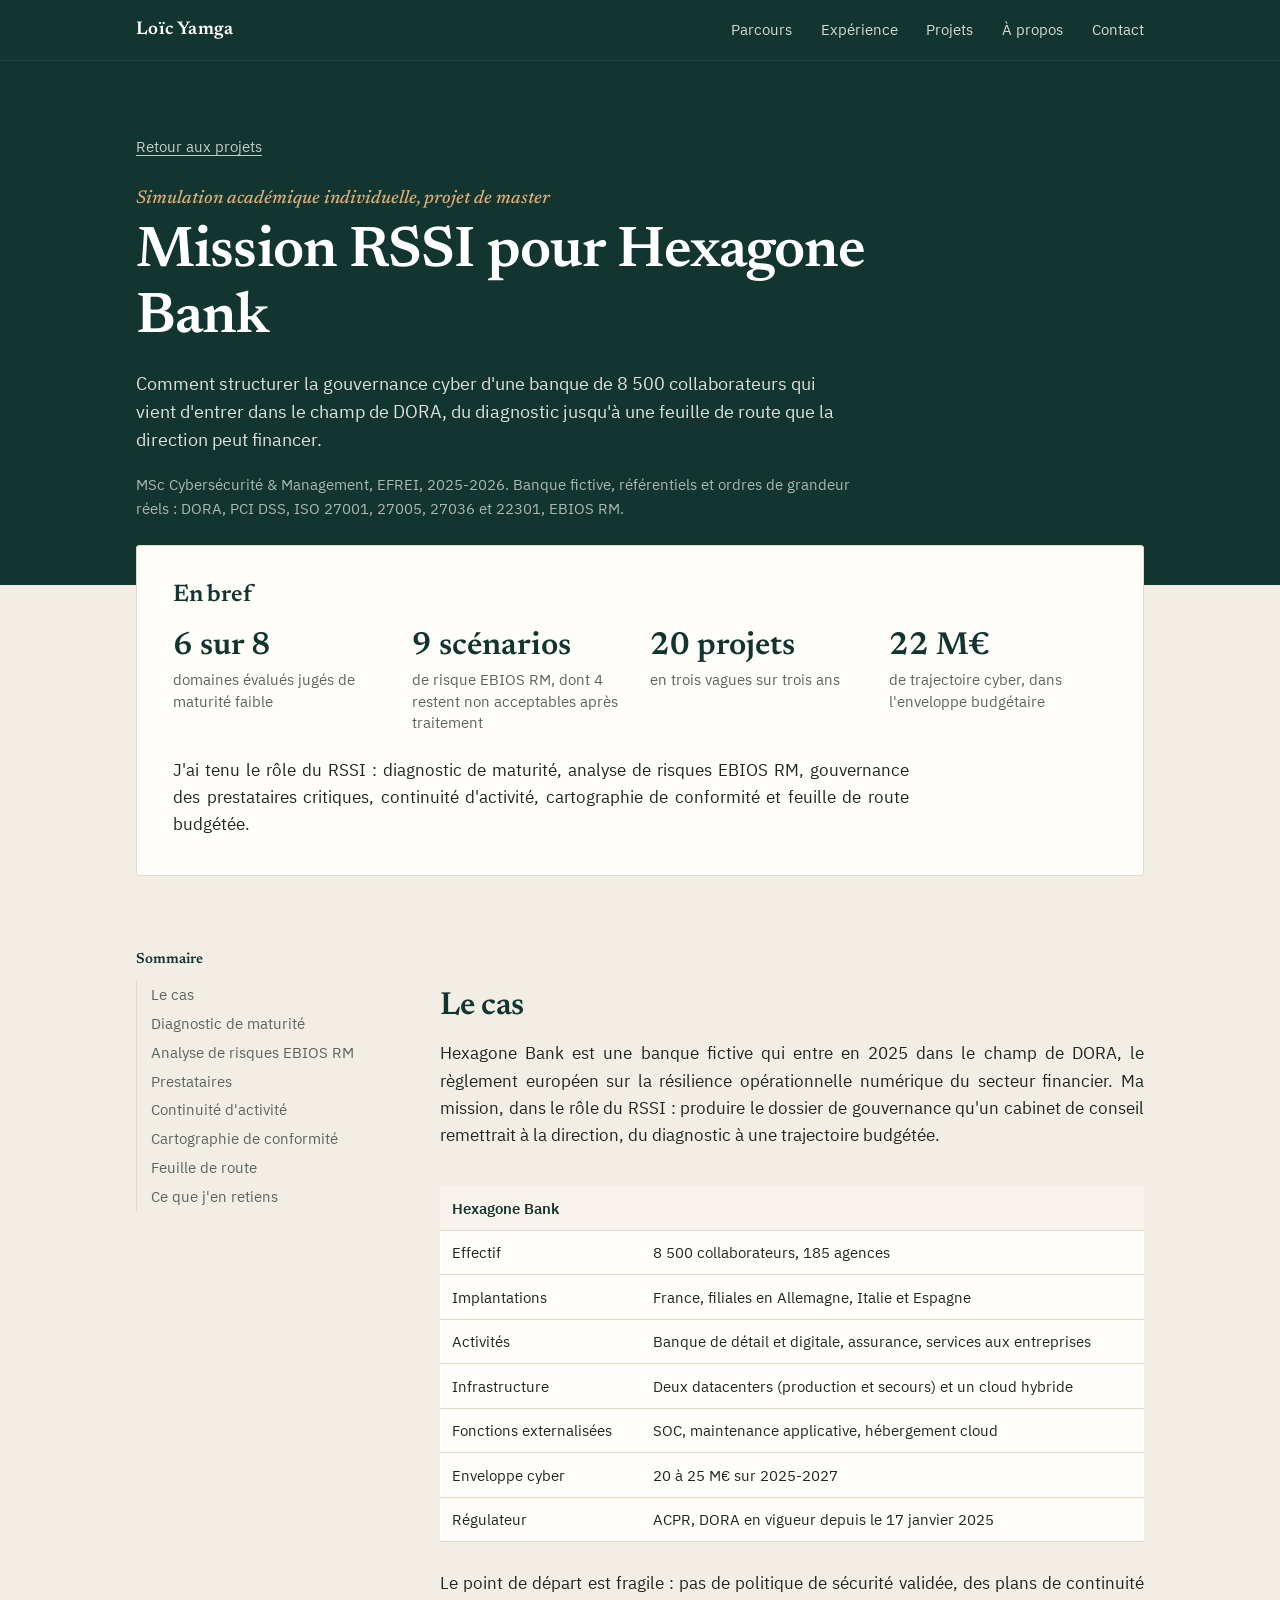
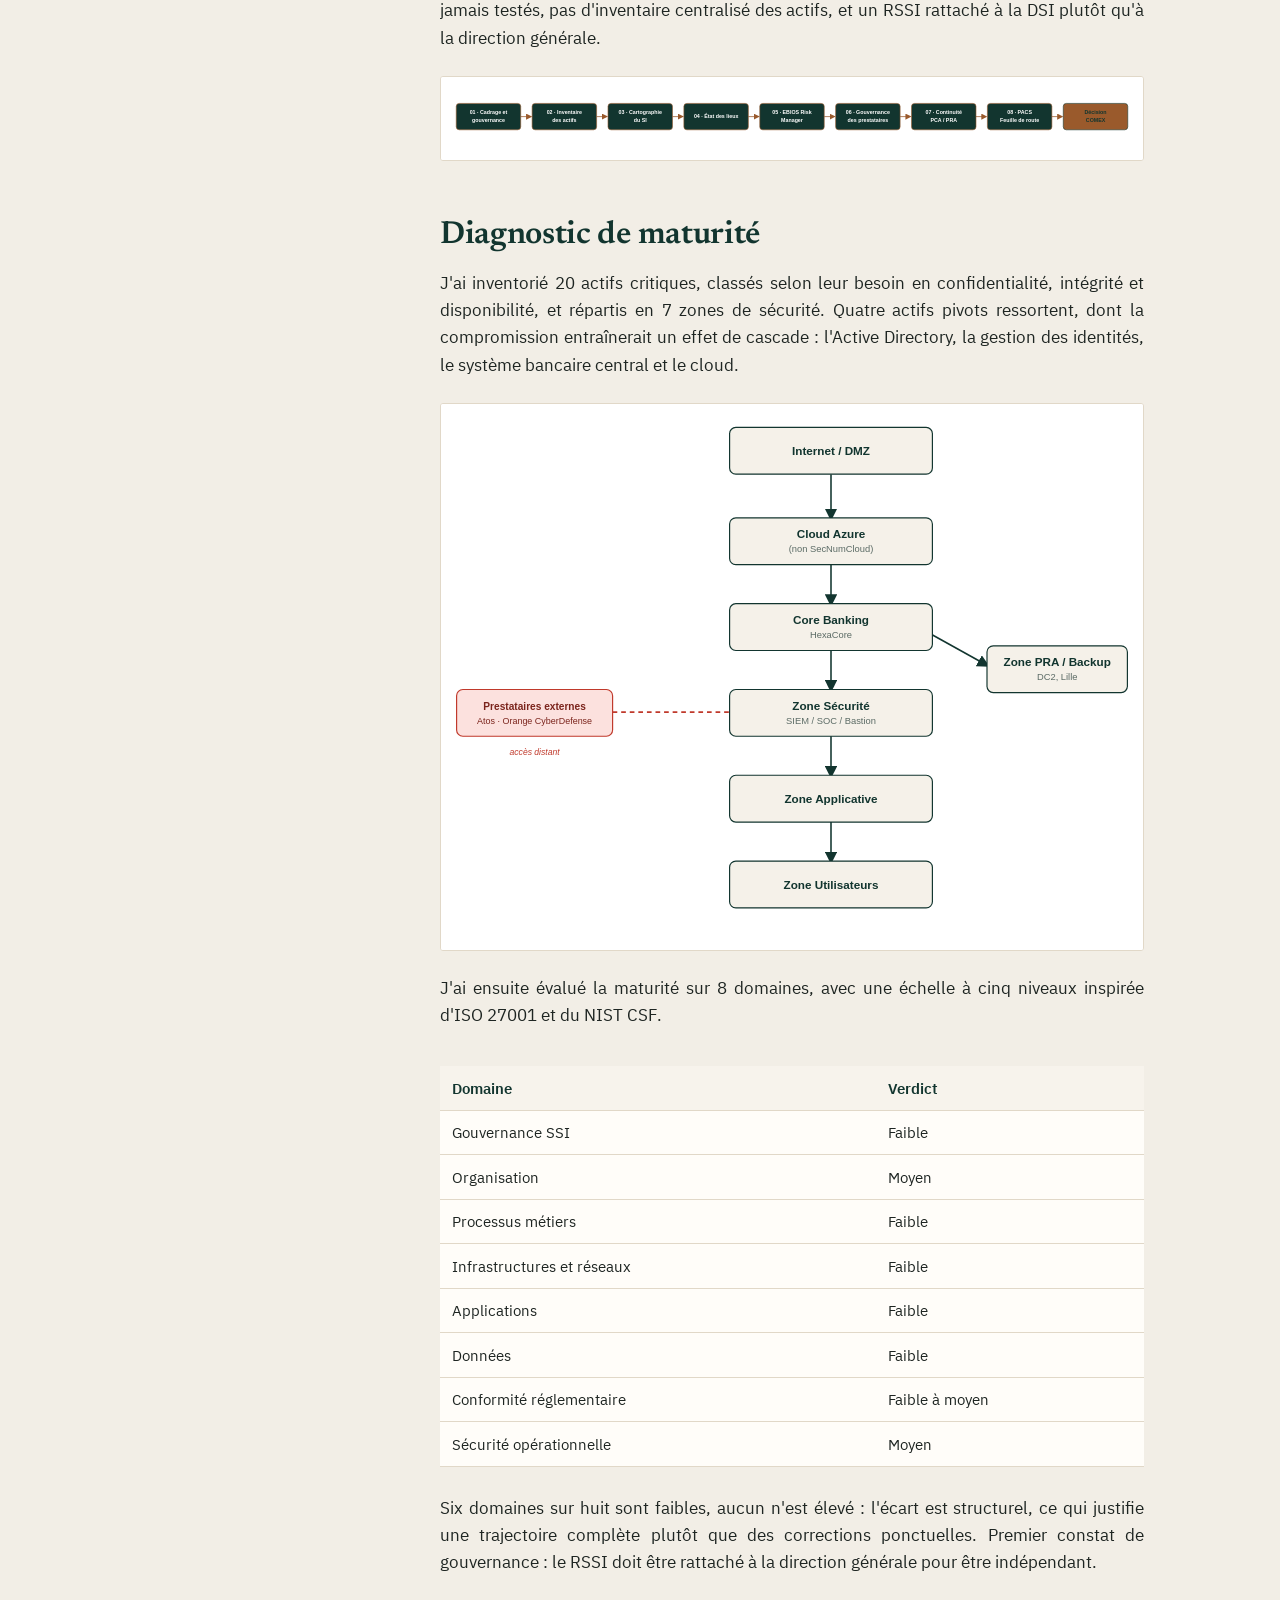
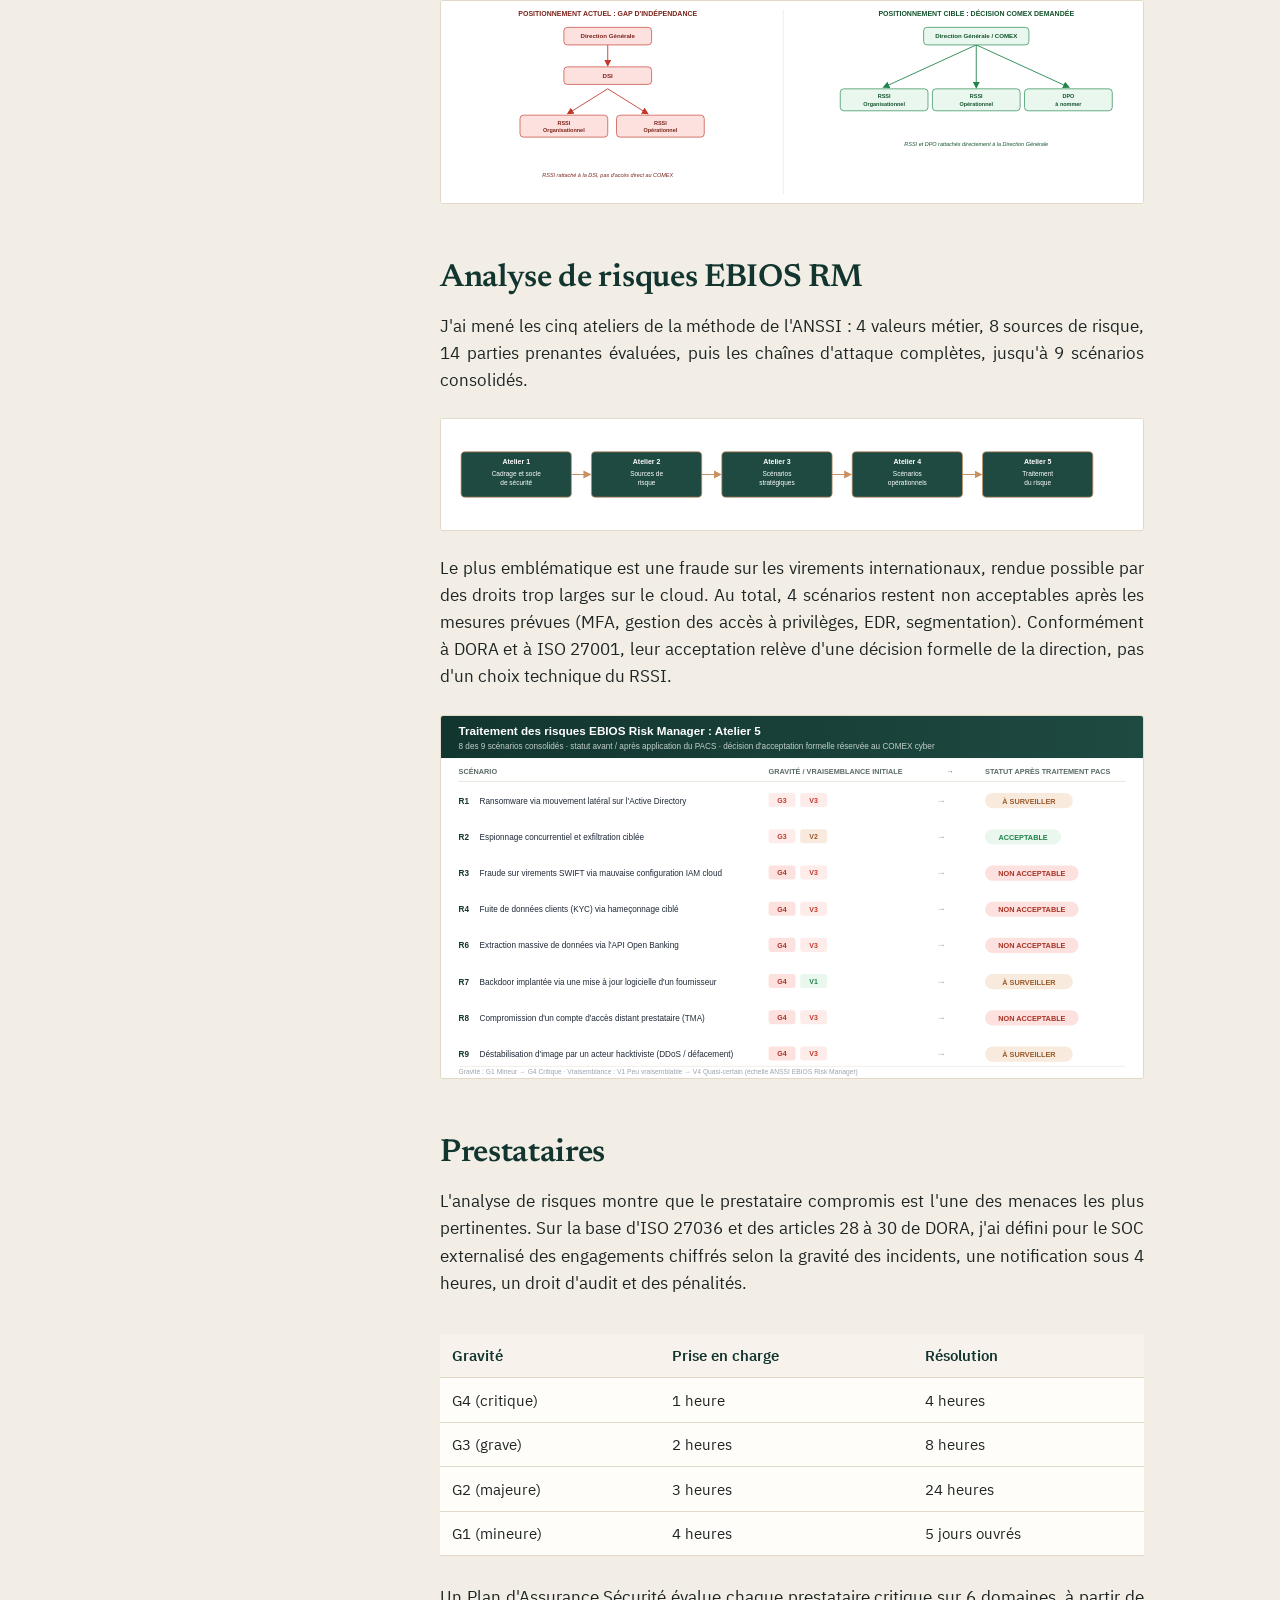
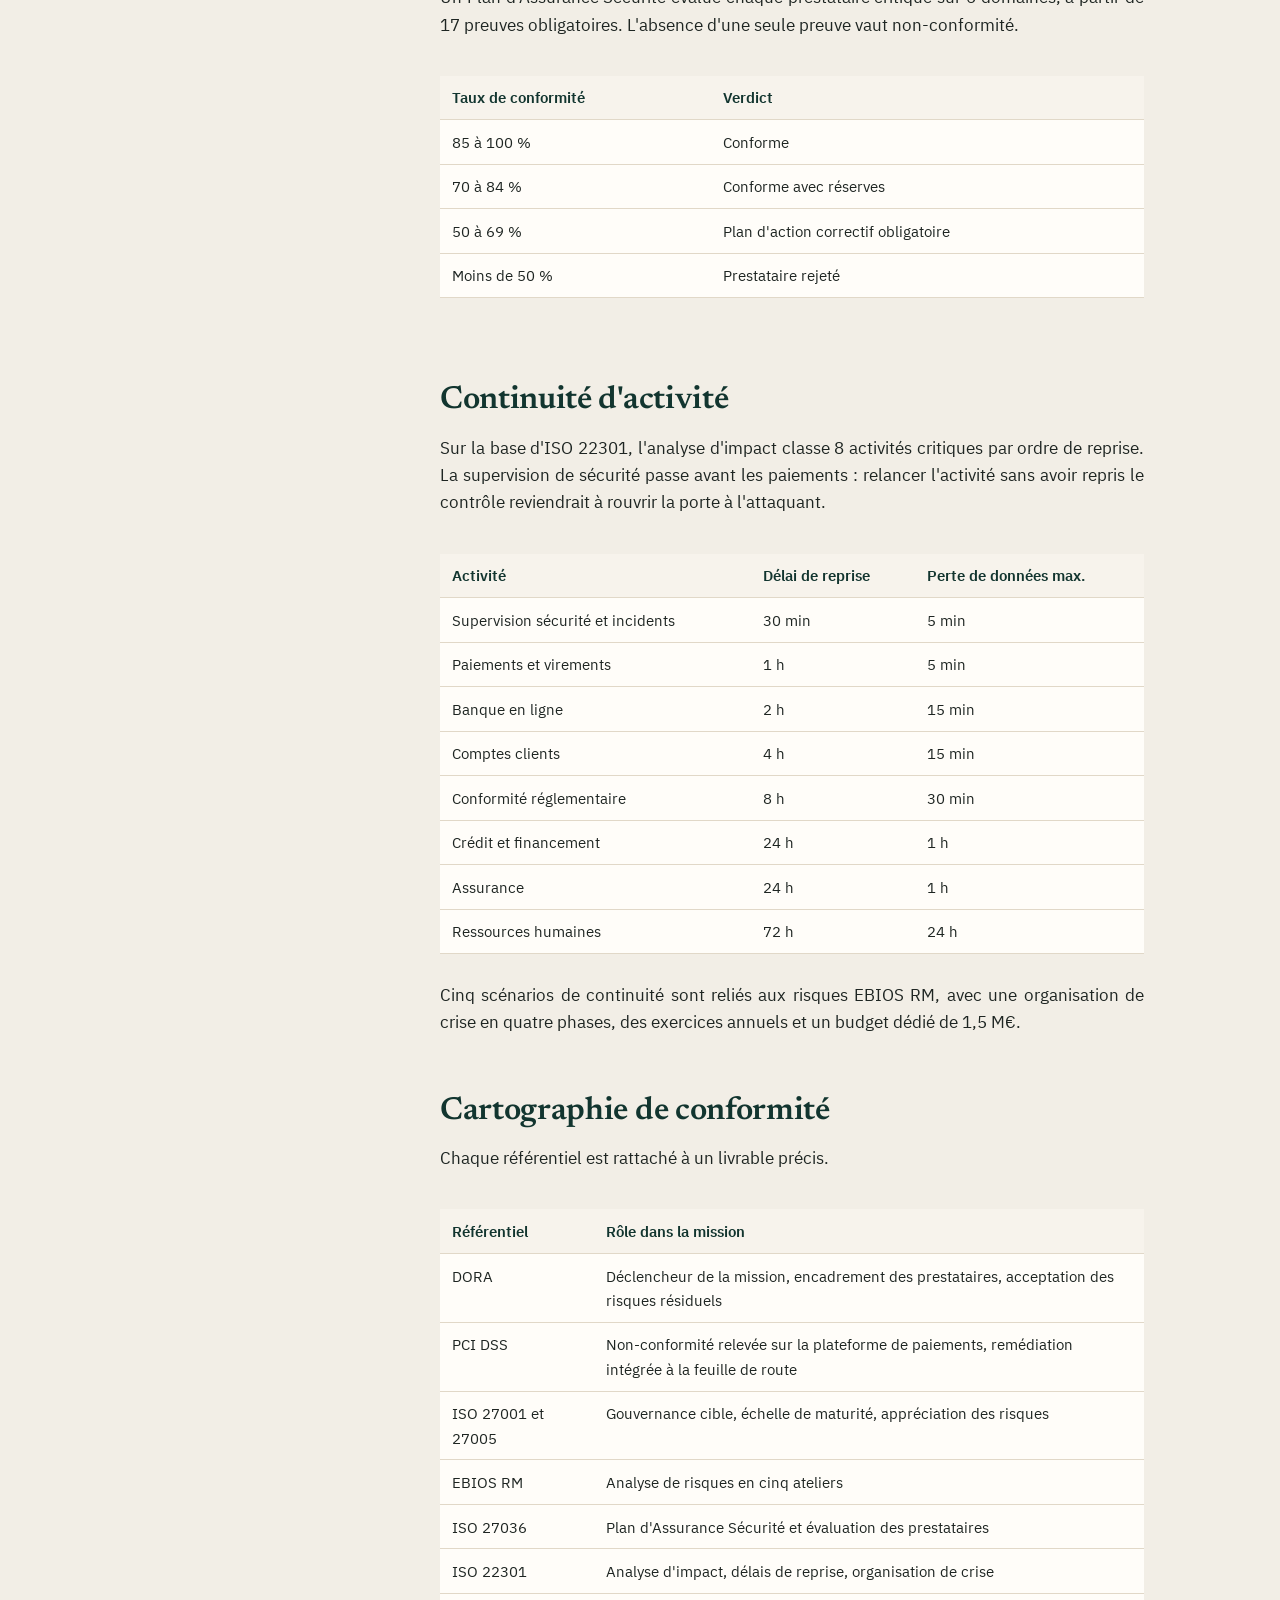
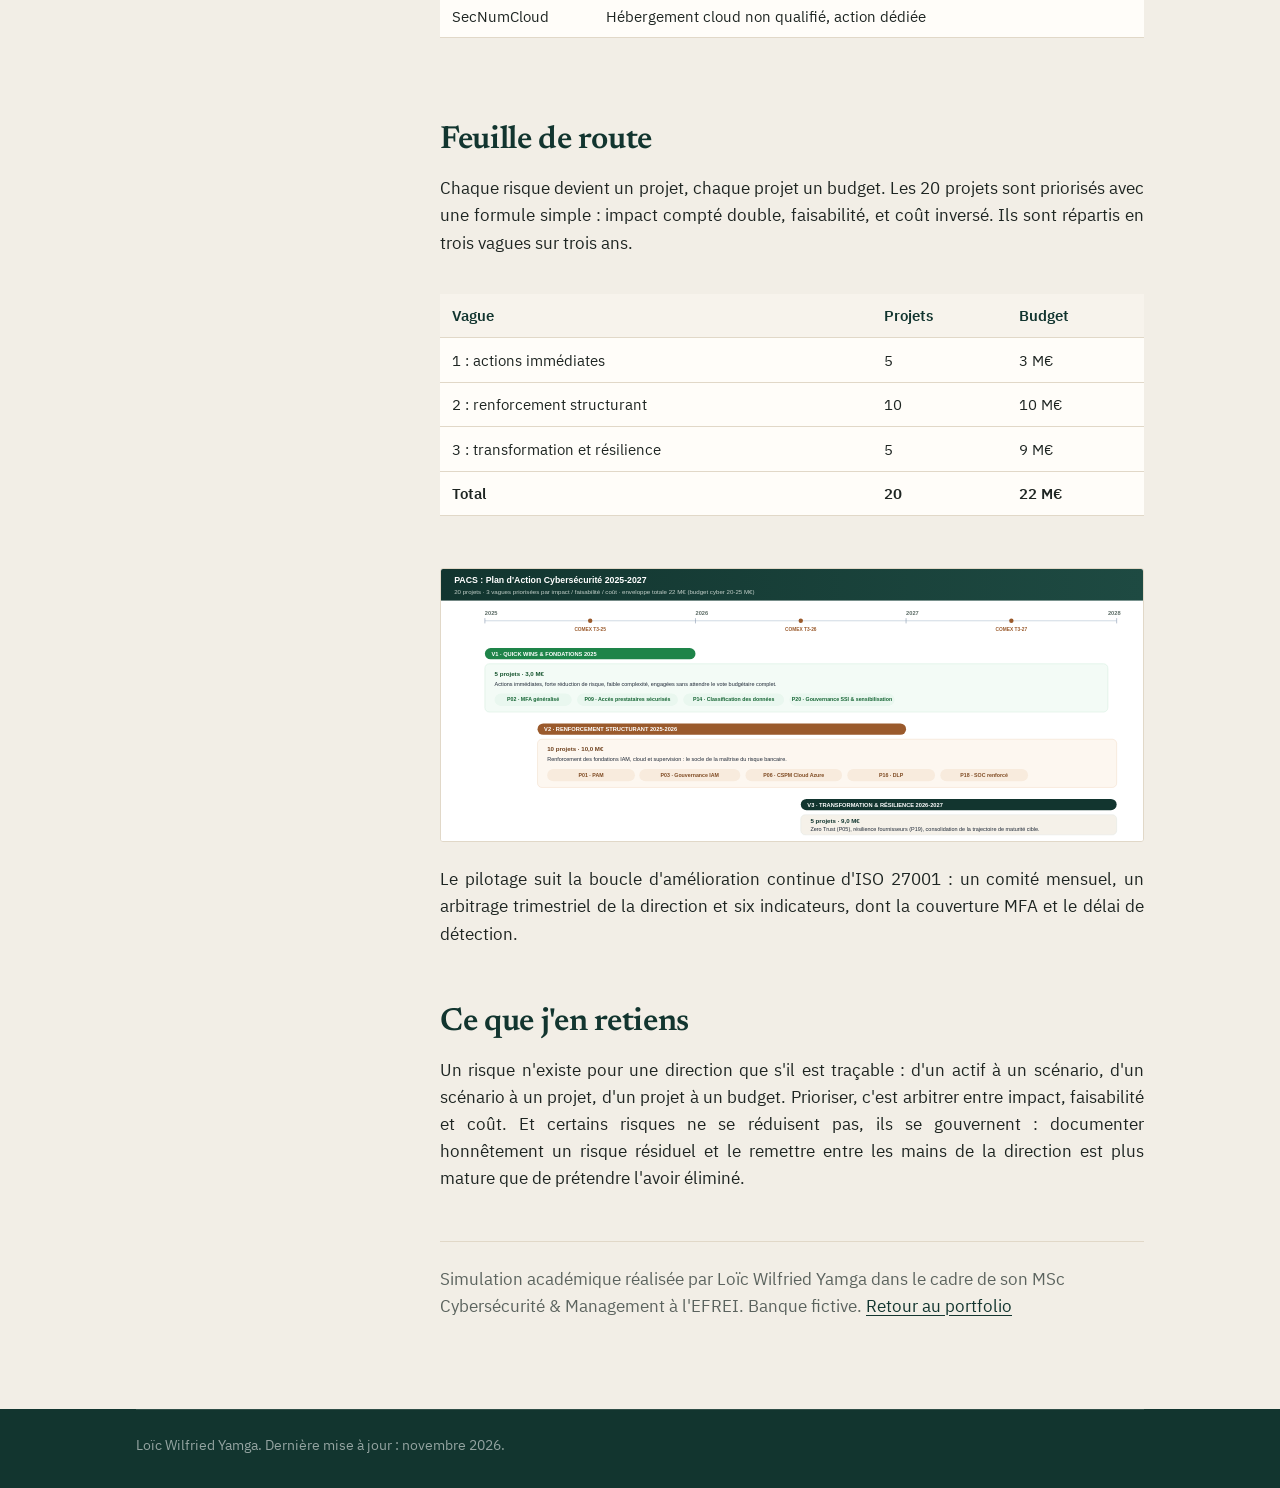
==== commit 7512dbbd: "Hexagone : retour des tableaux et des schémas, un visuel par section, texte resserré Co-Authored-By:" ====
--- a/mission-rssi-hexagone-bank/index.html
+++ b/mission-rssi-hexagone-bank/index.html
@@ -61,7 +61,8 @@
             <li><a href="#le-cas">Le cas</a></li>
             <li><a href="#diagnostic">Diagnostic de maturité</a></li>
             <li><a href="#risques">Analyse de risques EBIOS RM</a></li>
-            <li><a href="#prestataires">Prestataires et continuité</a></li>
+            <li><a href="#prestataires">Prestataires</a></li>
+            <li><a href="#continuite">Continuité d'activité</a></li>
             <li><a href="#conformite">Cartographie de conformité</a></li>
             <li><a href="#feuille-de-route">Feuille de route</a></li>
             <li><a href="#enseignements">Ce que j'en retiens</a></li>
@@ -70,32 +71,48 @@
 
         <article class="prose">
           <h2 id="le-cas">Le cas</h2>
-          <p>Hexagone Bank est une banque fictive de 8&nbsp;500 collaborateurs et 185 agences, avec des filiales en Allemagne, en Italie et en Espagne. Elle entre en 2025 dans le champ de DORA, le règlement européen sur la résilience opérationnelle numérique du secteur financier. Elle confie trois fonctions critiques à des prestataires : le SOC, la maintenance applicative et l'hébergement cloud.</p>
-          <p>Le point de départ est fragile : pas de politique de sécurité validée, des plans de continuité jamais testés, pas d'inventaire centralisé des actifs, et un RSSI rattaché à la DSI plutôt qu'à la direction générale. Ma mission : produire le dossier de gouvernance qu'un cabinet de conseil remettrait à la direction, du diagnostic à une trajectoire budgétée.</p>
+          <p>Hexagone Bank est une banque fictive qui entre en 2025 dans le champ de DORA, le règlement européen sur la résilience opérationnelle numérique du secteur financier. Ma mission, dans le rôle du RSSI : produire le dossier de gouvernance qu'un cabinet de conseil remettrait à la direction, du diagnostic à une trajectoire budgétée.</p>
+          <div class="table-wrap"><table><thead><tr><th>Hexagone Bank</th><th></th></tr></thead><tbody><tr><td>Effectif</td><td>8 500 collaborateurs, 185 agences</td></tr><tr><td>Implantations</td><td>France, filiales en Allemagne, Italie et Espagne</td></tr><tr><td>Activités</td><td>Banque de détail et digitale, assurance, services aux entreprises</td></tr><tr><td>Infrastructure</td><td>Deux datacenters (production et secours) et un cloud hybride</td></tr><tr><td>Fonctions externalisées</td><td>SOC, maintenance applicative, hébergement cloud</td></tr><tr><td>Enveloppe cyber</td><td>20 à 25 M€ sur 2025-2027</td></tr><tr><td>Régulateur</td><td>ACPR, DORA en vigueur depuis le 17 janvier 2025</td></tr></tbody></table></div>
+          <p>Le point de départ est fragile : pas de politique de sécurité validée, des plans de continuité jamais testés, pas d'inventaire centralisé des actifs, et un RSSI rattaché à la DSI plutôt qu'à la direction générale.</p>
+          <img src="assets/methodology-pipeline.svg" alt="Méthodologie de la mission : de la gouvernance à la décision de la direction">
 
           <h2 id="diagnostic">Diagnostic de maturité</h2>
-          <p>J'ai d'abord inventorié 20 actifs critiques, classés selon leur besoin en confidentialité, intégrité et disponibilité, et répartis en 7 zones de sécurité. Quatre actifs pivots ressortent, dont la compromission entraînerait un effet de cascade : l'Active Directory, la gestion des identités, le système bancaire central et le cloud.</p>
-          <p>J'ai ensuite évalué la maturité sur 8 domaines, avec une échelle à cinq niveaux inspirée d'ISO 27001 et du NIST CSF. Verdict : 6 domaines sur 8 classés faibles, aucun élevé. L'écart est structurel, ce qui justifie une trajectoire complète plutôt que des corrections ponctuelles.</p>
+          <p>J'ai inventorié 20 actifs critiques, classés selon leur besoin en confidentialité, intégrité et disponibilité, et répartis en 7 zones de sécurité. Quatre actifs pivots ressortent, dont la compromission entraînerait un effet de cascade : l'Active Directory, la gestion des identités, le système bancaire central et le cloud.</p>
+          <img src="assets/architecture-zones.svg" alt="Architecture de sécurité simplifiée : 7 zones et actifs pivots">
+          <p>J'ai ensuite évalué la maturité sur 8 domaines, avec une échelle à cinq niveaux inspirée d'ISO 27001 et du NIST CSF.</p>
+          <div class="table-wrap"><table><thead><tr><th>Domaine</th><th>Verdict</th></tr></thead><tbody><tr><td>Gouvernance SSI</td><td>Faible</td></tr><tr><td>Organisation</td><td>Moyen</td></tr><tr><td>Processus métiers</td><td>Faible</td></tr><tr><td>Infrastructures et réseaux</td><td>Faible</td></tr><tr><td>Applications</td><td>Faible</td></tr><tr><td>Données</td><td>Faible</td></tr><tr><td>Conformité réglementaire</td><td>Faible à moyen</td></tr><tr><td>Sécurité opérationnelle</td><td>Moyen</td></tr></tbody></table></div>
+          <p>Six domaines sur huit sont faibles, aucun n'est élevé : l'écart est structurel, ce qui justifie une trajectoire complète plutôt que des corrections ponctuelles. Premier constat de gouvernance : le RSSI doit être rattaché à la direction générale pour être indépendant.</p>
+          <img src="assets/governance-before-after.svg" alt="Positionnement du RSSI : situation actuelle et cible recommandée">
 
           <h2 id="risques">Analyse de risques EBIOS RM</h2>
-          <p>J'ai mené les cinq ateliers de la méthode de l'ANSSI : 4 valeurs métier, 8 sources de risque, 14 parties prenantes évaluées, puis les chaînes d'attaque complètes. L'analyse aboutit à 9 scénarios consolidés.</p>
-          <p>Le plus emblématique est une fraude sur les virements internationaux, rendue possible par des droits trop larges sur le cloud. Il reste non acceptable même après traitement, tout comme la compromission d'un compte d'accès distant d'un prestataire. Au total, 4 scénarios restent élevés après les mesures prévues (MFA, gestion des accès à privilèges, EDR, segmentation). Conformément à DORA et à ISO 27001, leur acceptation relève d'une décision formelle de la direction, pas d'un choix technique du RSSI.</p>
+          <p>J'ai mené les cinq ateliers de la méthode de l'ANSSI : 4 valeurs métier, 8 sources de risque, 14 parties prenantes évaluées, puis les chaînes d'attaque complètes, jusqu'à 9 scénarios consolidés.</p>
+          <img src="assets/ebios-workshops.svg" alt="Les 5 ateliers EBIOS Risk Manager">
+          <p>Le plus emblématique est une fraude sur les virements internationaux, rendue possible par des droits trop larges sur le cloud. Au total, 4 scénarios restent non acceptables après les mesures prévues (MFA, gestion des accès à privilèges, EDR, segmentation). Conformément à DORA et à ISO 27001, leur acceptation relève d'une décision formelle de la direction, pas d'un choix technique du RSSI.</p>
           <img src="assets/risk-matrix.svg" alt="Matrice de traitement des risques EBIOS Risk Manager : avant et après la feuille de route">
 
-          <h2 id="prestataires">Prestataires et continuité</h2>
-          <p><strong>Prestataires (ISO 27036, DORA).</strong> L'analyse de risques montre que le prestataire compromis est l'une des menaces les plus pertinentes. J'ai donc défini, pour le SOC externalisé, des engagements de service chiffrés selon la gravité des incidents, un délai de notification de 4 heures, un droit d'audit et des pénalités. J'ai aussi construit un Plan d'Assurance Sécurité qui évalue chaque prestataire critique sur 6 domaines, à partir de 17 preuves obligatoires.</p>
-          <p><strong>Continuité (ISO 22301).</strong> L'analyse d'impact couvre 8 activités critiques, avec des délais de reprise allant de 30 minutes à 72 heures. La supervision de sécurité est reprise avant les paiements : relancer l'activité sans avoir repris le contrôle reviendrait à rouvrir la porte à l'attaquant. Cinq scénarios de continuité sont reliés aux risques EBIOS RM, avec une organisation de crise en quatre phases et un budget dédié de 1,5&nbsp;M€.</p>
+          <h2 id="prestataires">Prestataires</h2>
+          <p>L'analyse de risques montre que le prestataire compromis est l'une des menaces les plus pertinentes. Sur la base d'ISO 27036 et des articles 28 à 30 de DORA, j'ai défini pour le SOC externalisé des engagements chiffrés selon la gravité des incidents, une notification sous 4 heures, un droit d'audit et des pénalités.</p>
+          <div class="table-wrap"><table><thead><tr><th>Gravité</th><th>Prise en charge</th><th>Résolution</th></tr></thead><tbody><tr><td>G4 (critique)</td><td>1 heure</td><td>4 heures</td></tr><tr><td>G3 (grave)</td><td>2 heures</td><td>8 heures</td></tr><tr><td>G2 (majeure)</td><td>3 heures</td><td>24 heures</td></tr><tr><td>G1 (mineure)</td><td>4 heures</td><td>5 jours ouvrés</td></tr></tbody></table></div>
+          <p>Un Plan d'Assurance Sécurité évalue chaque prestataire critique sur 6 domaines, à partir de 17 preuves obligatoires. L'absence d'une seule preuve vaut non-conformité.</p>
+          <div class="table-wrap"><table><thead><tr><th>Taux de conformité</th><th>Verdict</th></tr></thead><tbody><tr><td>85 à 100 %</td><td>Conforme</td></tr><tr><td>70 à 84 %</td><td>Conforme avec réserves</td></tr><tr><td>50 à 69 %</td><td>Plan d'action correctif obligatoire</td></tr><tr><td>Moins de 50 %</td><td>Prestataire rejeté</td></tr></tbody></table></div>
+
+          <h2 id="continuite">Continuité d'activité</h2>
+          <p>Sur la base d'ISO 22301, l'analyse d'impact classe 8 activités critiques par ordre de reprise. La supervision de sécurité passe avant les paiements : relancer l'activité sans avoir repris le contrôle reviendrait à rouvrir la porte à l'attaquant.</p>
+          <div class="table-wrap"><table><thead><tr><th>Activité</th><th>Délai de reprise</th><th>Perte de données max.</th></tr></thead><tbody><tr><td>Supervision sécurité et incidents</td><td>30 min</td><td>5 min</td></tr><tr><td>Paiements et virements</td><td>1 h</td><td>5 min</td></tr><tr><td>Banque en ligne</td><td>2 h</td><td>15 min</td></tr><tr><td>Comptes clients</td><td>4 h</td><td>15 min</td></tr><tr><td>Conformité réglementaire</td><td>8 h</td><td>30 min</td></tr><tr><td>Crédit et financement</td><td>24 h</td><td>1 h</td></tr><tr><td>Assurance</td><td>24 h</td><td>1 h</td></tr><tr><td>Ressources humaines</td><td>72 h</td><td>24 h</td></tr></tbody></table></div>
+          <p>Cinq scénarios de continuité sont reliés aux risques EBIOS RM, avec une organisation de crise en quatre phases, des exercices annuels et un budget dédié de 1,5 M€.</p>
 
           <h2 id="conformite">Cartographie de conformité</h2>
-          <p>Chaque référentiel est rattaché à un livrable précis. DORA déclenche la mission et encadre les prestataires. PCI DSS révèle une non-conformité sur la plateforme de paiements, intégrée à la feuille de route. ISO 27001 et 27005 structurent la gouvernance et l'appréciation des risques, ISO 27036 les prestataires, ISO 22301 la continuité. L'hébergement cloud, non qualifié SecNumCloud, fait l'objet d'une action dédiée.</p>
+          <p>Chaque référentiel est rattaché à un livrable précis.</p>
+          <div class="table-wrap"><table><thead><tr><th>Référentiel</th><th>Rôle dans la mission</th></tr></thead><tbody><tr><td>DORA</td><td>Déclencheur de la mission, encadrement des prestataires, acceptation des risques résiduels</td></tr><tr><td>PCI DSS</td><td>Non-conformité relevée sur la plateforme de paiements, remédiation intégrée à la feuille de route</td></tr><tr><td>ISO 27001 et 27005</td><td>Gouvernance cible, échelle de maturité, appréciation des risques</td></tr><tr><td>EBIOS RM</td><td>Analyse de risques en cinq ateliers</td></tr><tr><td>ISO 27036</td><td>Plan d'Assurance Sécurité et évaluation des prestataires</td></tr><tr><td>ISO 22301</td><td>Analyse d'impact, délais de reprise, organisation de crise</td></tr><tr><td>SecNumCloud</td><td>Hébergement cloud non qualifié, action dédiée</td></tr></tbody></table></div>
 
           <h2 id="feuille-de-route">Feuille de route</h2>
-          <p>Chaque risque devient un projet, chaque projet un budget. Les 20 projets sont priorisés avec une formule simple et reproductible : impact compté double, faisabilité, et coût inversé. Ils sont répartis en trois vagues sur trois ans : 5 projets pour 3&nbsp;M€, puis 10 pour 10&nbsp;M€, puis 5 pour 9&nbsp;M€. Au total, 22&nbsp;M€, auxquels s'ajoute 1,5&nbsp;M€ pour la continuité, dans l'enveloppe cyber de 20 à 25&nbsp;M€.</p>
-          <p>Le pilotage suit la boucle d'amélioration continue d'ISO 27001, avec un comité mensuel, un arbitrage trimestriel de la direction et six indicateurs, dont la couverture MFA et le délai de détection.</p>
+          <p>Chaque risque devient un projet, chaque projet un budget. Les 20 projets sont priorisés avec une formule simple : impact compté double, faisabilité, et coût inversé. Ils sont répartis en trois vagues sur trois ans.</p>
+          <div class="table-wrap"><table><thead><tr><th>Vague</th><th>Projets</th><th>Budget</th></tr></thead><tbody><tr><td>1 : actions immédiates</td><td>5</td><td>3 M€</td></tr><tr><td>2 : renforcement structurant</td><td>10</td><td>10 M€</td></tr><tr><td>3 : transformation et résilience</td><td>5</td><td>9 M€</td></tr><tr><td><strong>Total</strong></td><td><strong>20</strong></td><td><strong>22 M€</strong></td></tr></tbody></table></div>
           <img src="assets/roadmap-timeline.svg" alt="Feuille de route 2025-2027 : 3 vagues, 20 projets, 22 M€">
+          <p>Le pilotage suit la boucle d'amélioration continue d'ISO 27001 : un comité mensuel, un arbitrage trimestriel de la direction et six indicateurs, dont la couverture MFA et le délai de détection.</p>
 
           <h2 id="enseignements">Ce que j'en retiens</h2>
-          <p>Un risque n'existe pour une direction que s'il est traçable : d'un actif à un scénario, d'un scénario à un projet, d'un projet à un budget. Prioriser, c'est arbitrer entre impact, faisabilité et coût, pas vouloir tout traiter en même temps. Et certains risques ne se réduisent pas, ils se gouvernent : documenter honnêtement un risque résiduel et le remettre entre les mains de la direction est plus mature que de prétendre l'avoir éliminé.</p>
+          <p>Un risque n'existe pour une direction que s'il est traçable : d'un actif à un scénario, d'un scénario à un projet, d'un projet à un budget. Prioriser, c'est arbitrer entre impact, faisabilité et coût. Et certains risques ne se réduisent pas, ils se gouvernent : documenter honnêtement un risque résiduel et le remettre entre les mains de la direction est plus mature que de prétendre l'avoir éliminé.</p>
 
           <p class="case-end">Simulation académique réalisée par Loïc Wilfried Yamga dans le cadre de son MSc Cybersécurité & Management à l'EFREI. Banque fictive. <a href="../">Retour au portfolio</a></p>
         </article>
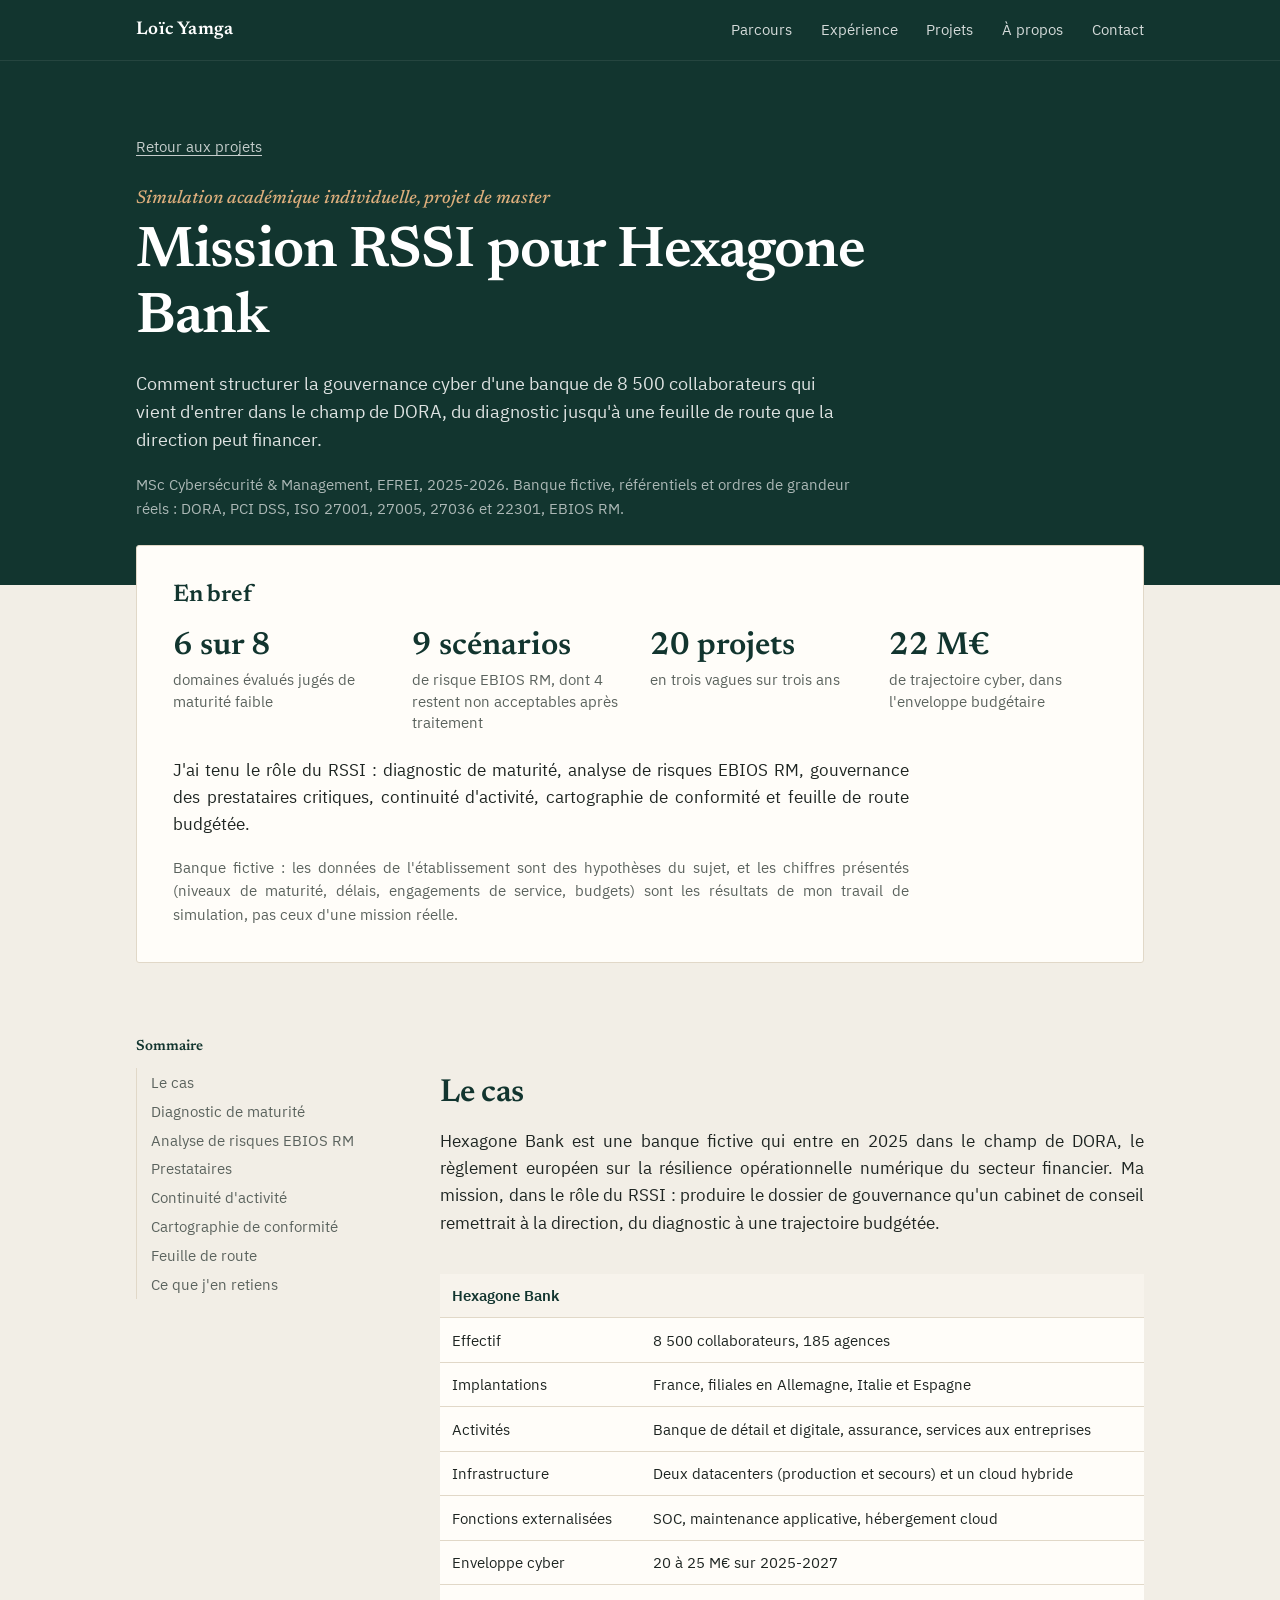
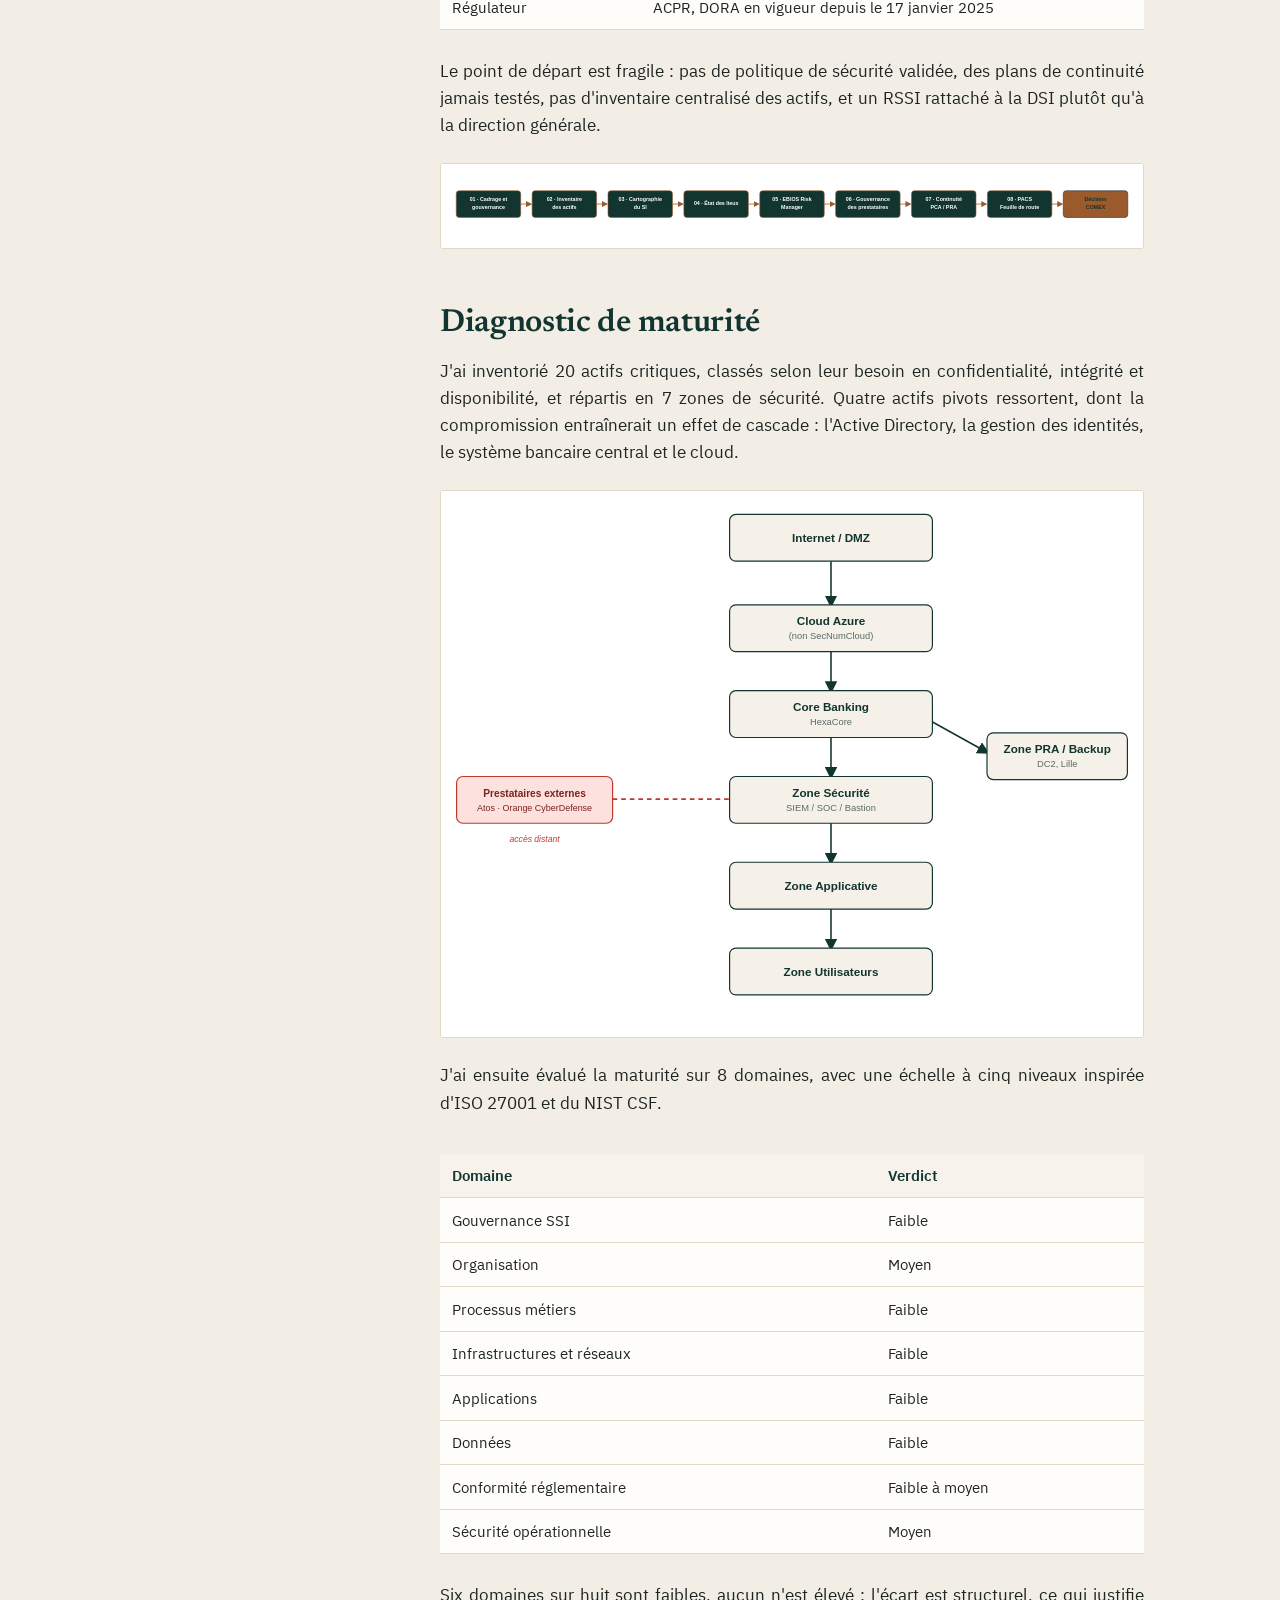
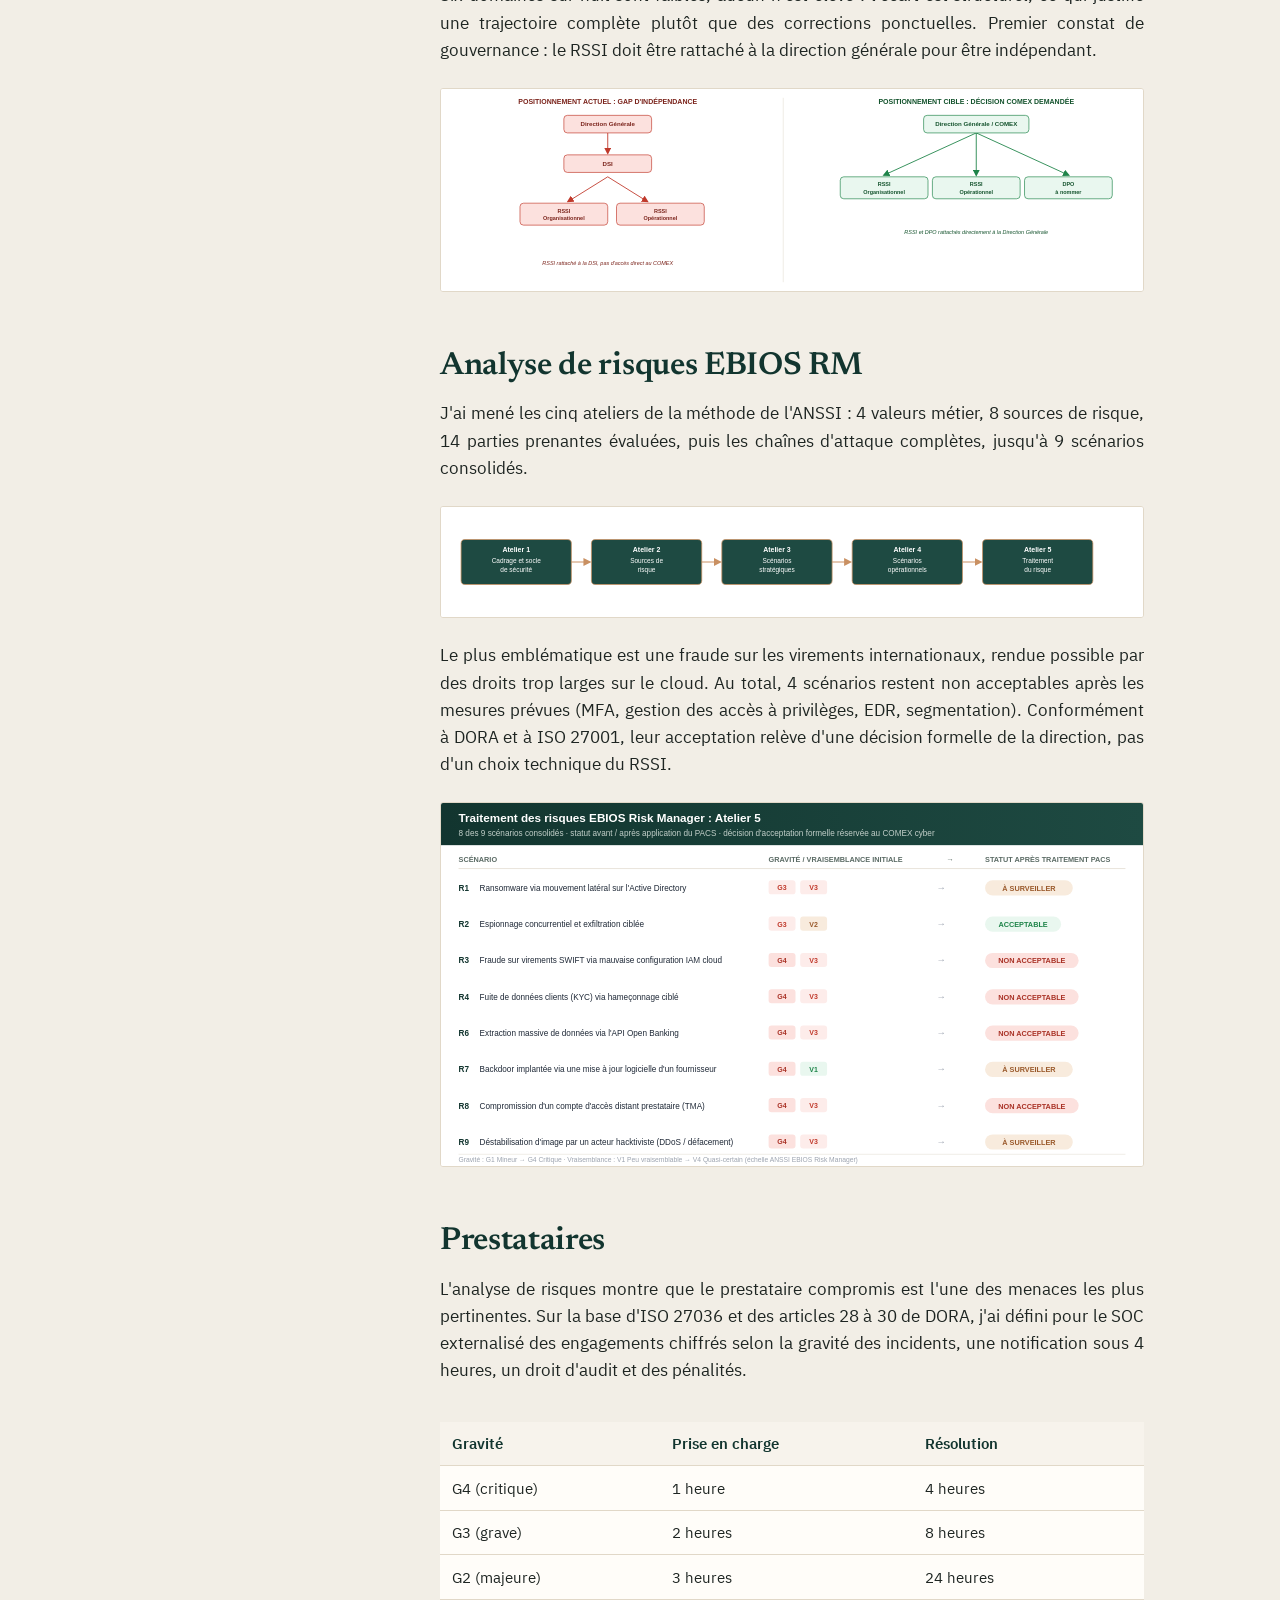
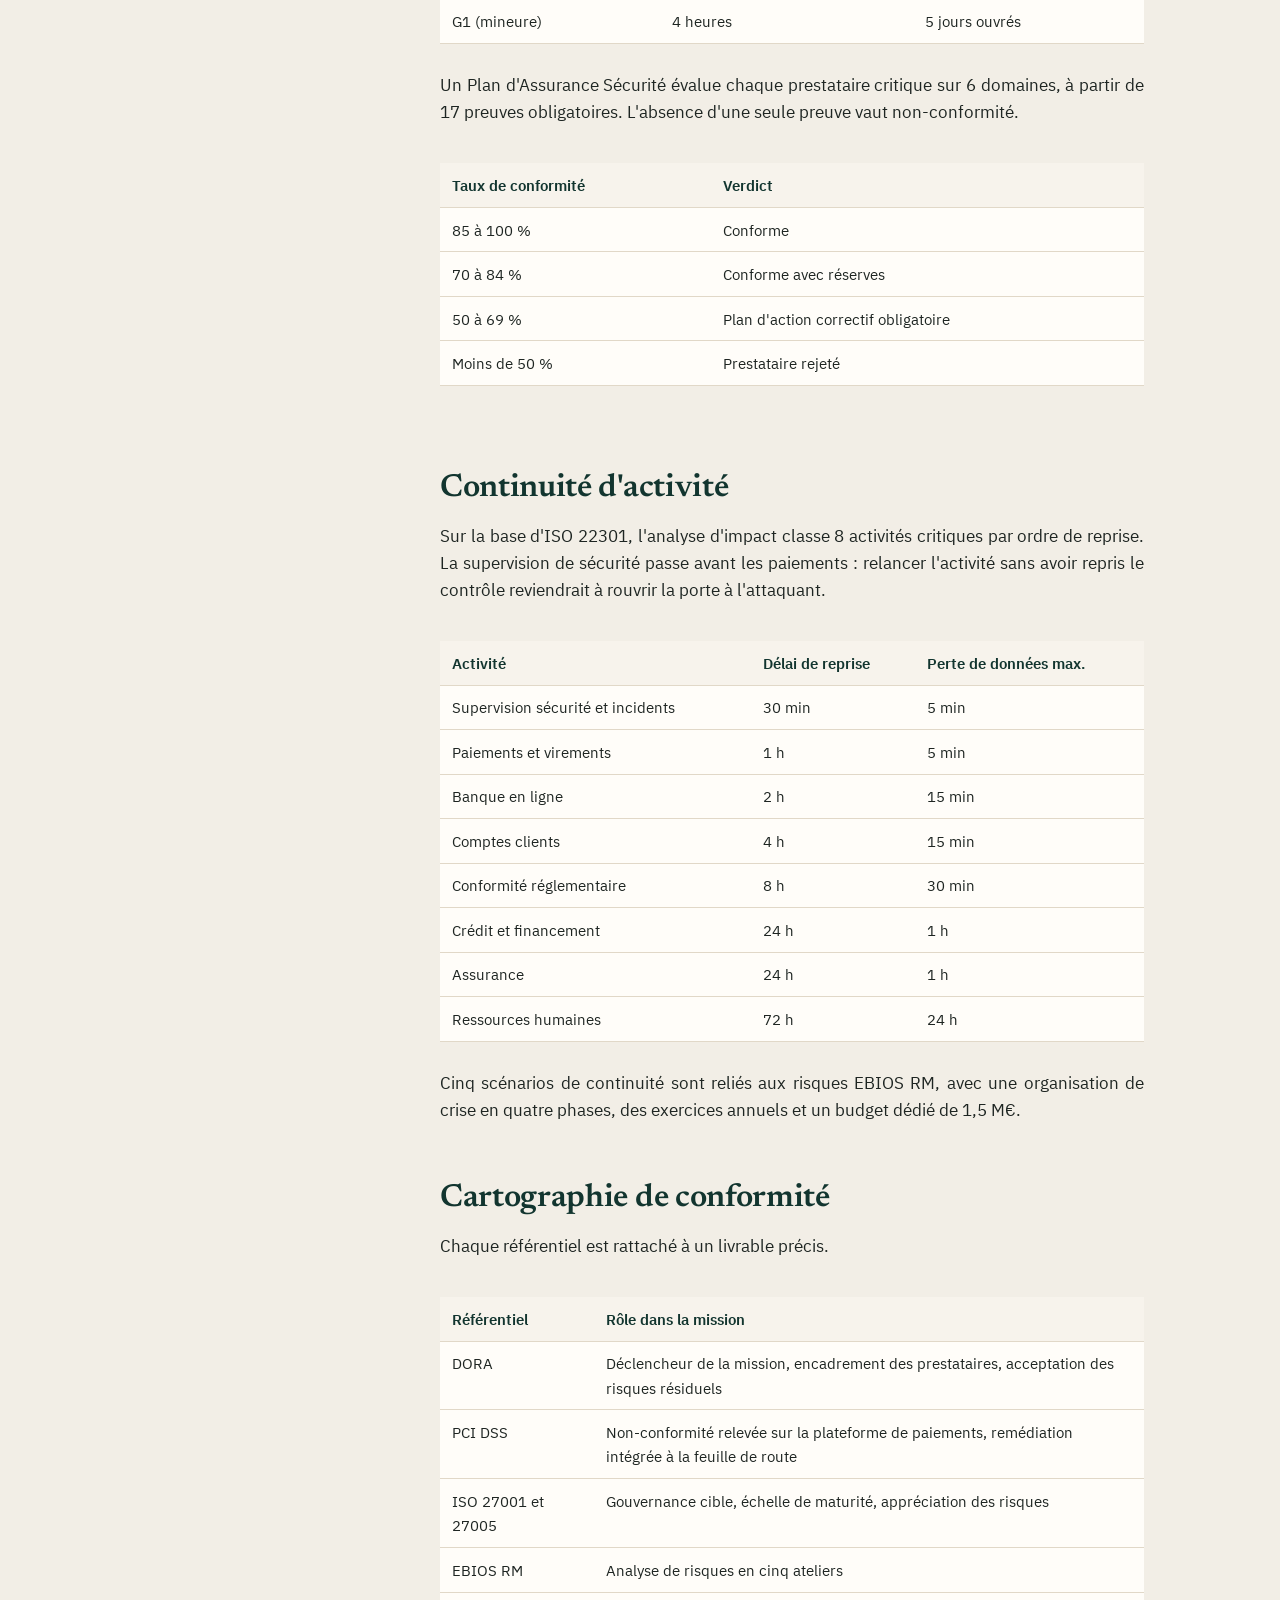
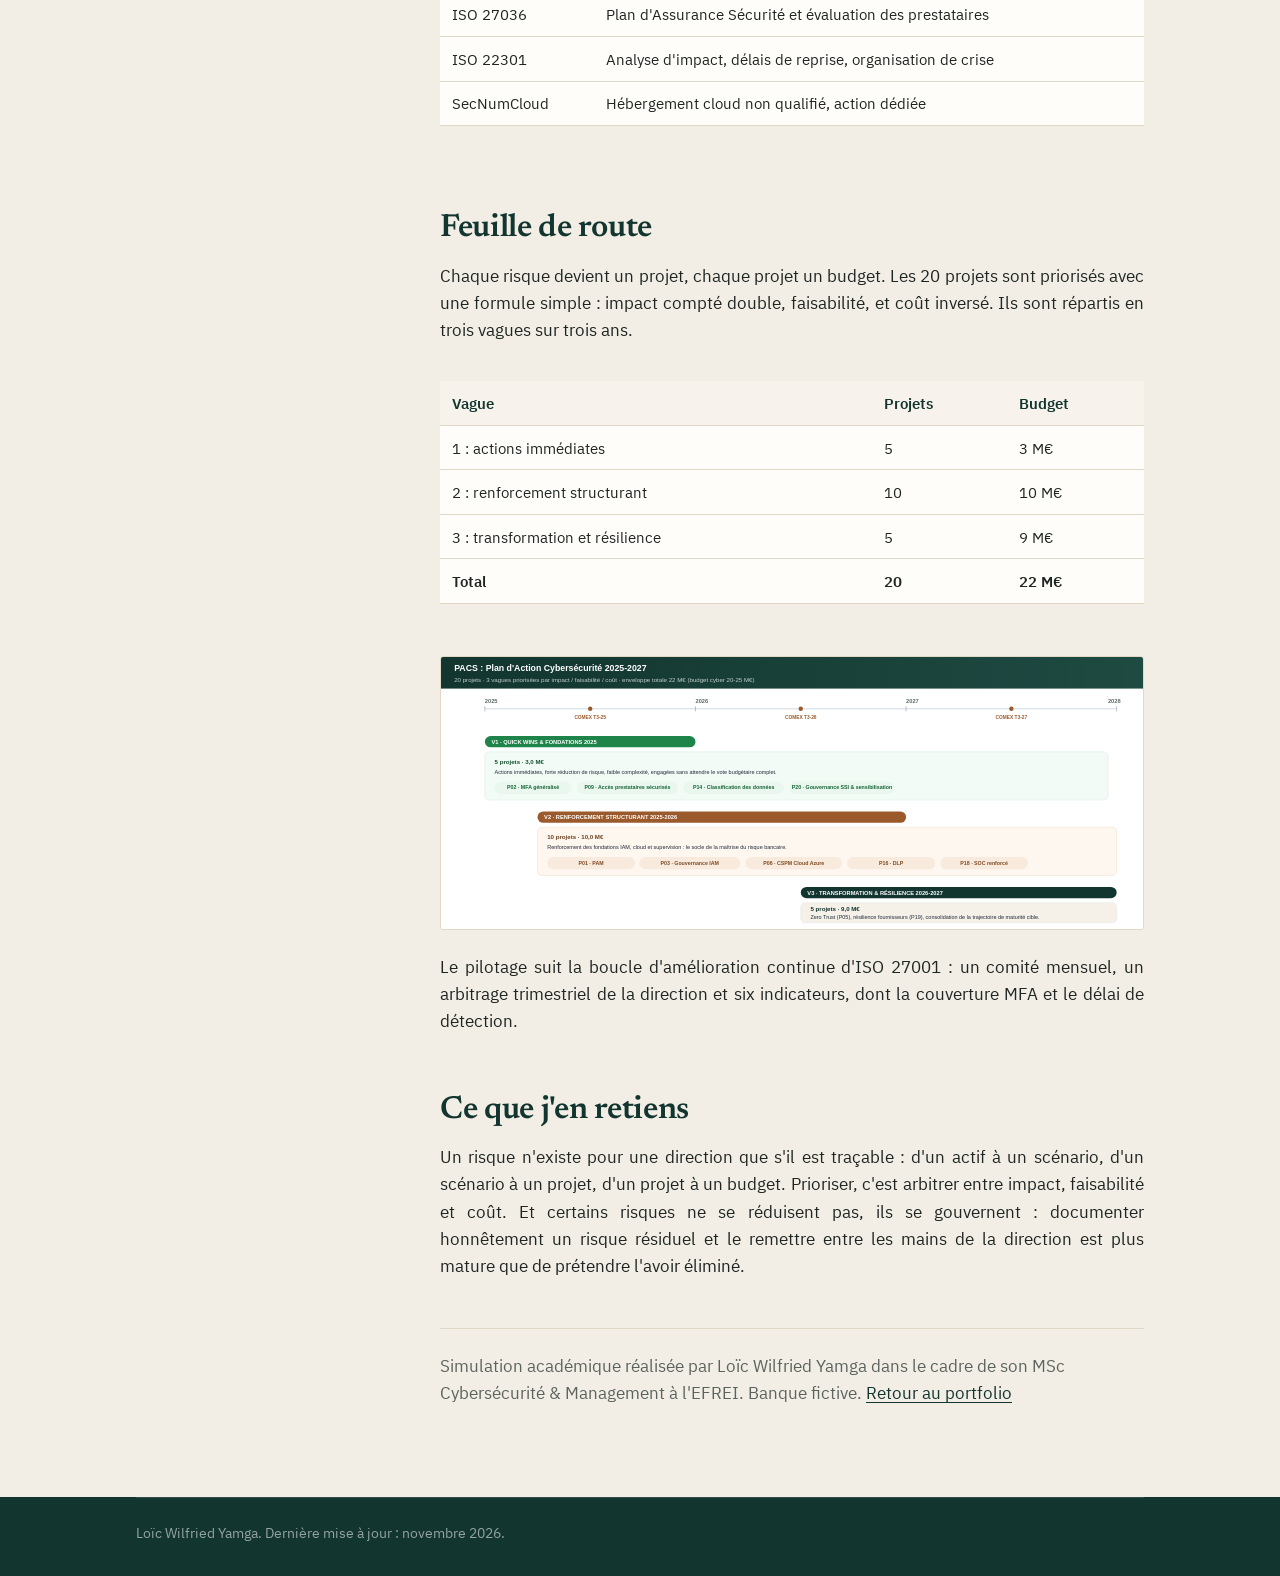
==== commit 2bdec6b7: "Finalisation : schémas et captures ouvrables en grand, tableau installé/configuré/testé et limite su" ====
--- a/mission-rssi-hexagone-bank/index.html
+++ b/mission-rssi-hexagone-bank/index.html
@@ -9,11 +9,14 @@
   <meta property="og:title" content="Mission RSSI pour Hexagone Bank">
   <meta property="og:description" content="Simulation académique : gouvernance cyber d'une banque fictive soumise à DORA. EBIOS RM, prestataires, PCA/PRA et feuille de route de 22 M€.">
   <meta property="og:image" content="https://yamga-wilfried.github.io/portfolio/assets/img/og-card-2026.jpg">
+  <meta property="og:url" content="https://yamga-wilfried.github.io/portfolio/mission-rssi-hexagone-bank/">
+  <meta property="og:image:width" content="1200">
+  <meta property="og:image:height" content="630">
   <meta name="twitter:card" content="summary_large_image">
   <link rel="canonical" href="https://yamga-wilfried.github.io/portfolio/mission-rssi-hexagone-bank/">
   <meta name="theme-color" content="#12352F">
   <link rel="icon" href="../assets/img/favicon.svg" type="image/svg+xml">
-  <link rel="stylesheet" href="../assets/css/site.css?v=20261113b">
+  <link rel="stylesheet" href="../assets/css/site.css?v=20261113c">
 </head>
 <body>
   <a class="skip" href="#en-bref">Aller au contenu</a>
@@ -37,7 +40,7 @@
       <p class="kind">Simulation académique individuelle, projet de master</p>
       <h1>Mission RSSI pour Hexagone Bank</h1>
       <p class="lede">Comment structurer la gouvernance cyber d'une banque de 8&nbsp;500 collaborateurs qui vient d'entrer dans le champ de DORA, du diagnostic jusqu'à une feuille de route que la direction peut financer.</p>
-      <p class="meta">MSc Cybersécurité & Management, EFREI, 2025-2026. Banque fictive, référentiels et ordres de grandeur réels : DORA, PCI DSS, ISO 27001, 27005, 27036 et 22301, EBIOS RM.</p>
+      <p class="meta">MSc Cybersécurité & Management, EFREI, 2025-2026. Banque fictive, référentiels et ordres de grandeur réels : DORA, PCI DSS, ISO 27001, 27005, 27036 et 22301, EBIOS RM.</p>
     </div>
   </header>
 
@@ -51,7 +54,8 @@
           <li><strong>20 projets</strong><span>en trois vagues sur trois ans</span></li>
           <li><strong>22&nbsp;M€</strong><span>de trajectoire cyber, dans l'enveloppe budgétaire</span></li>
         </ul>
-        <p>J'ai tenu le rôle du RSSI : diagnostic de maturité, analyse de risques EBIOS RM, gouvernance des prestataires critiques, continuité d'activité, cartographie de conformité et feuille de route budgétée.</p>
+        <p>J'ai tenu le rôle du RSSI : diagnostic de maturité, analyse de risques EBIOS RM, gouvernance des prestataires critiques, continuité d'activité, cartographie de conformité et feuille de route budgétée.</p>
+        <p class="note">Banque fictive : les données de l'établissement sont des hypothèses du sujet, et les chiffres présentés (niveaux de maturité, délais, engagements de service, budgets) sont les résultats de mon travail de simulation, pas ceux d'une mission réelle.</p>
       </section>
 
       <div class="case-layout">
@@ -71,24 +75,24 @@
 
         <article class="prose">
           <h2 id="le-cas">Le cas</h2>
-          <p>Hexagone Bank est une banque fictive qui entre en 2025 dans le champ de DORA, le règlement européen sur la résilience opérationnelle numérique du secteur financier. Ma mission, dans le rôle du RSSI : produire le dossier de gouvernance qu'un cabinet de conseil remettrait à la direction, du diagnostic à une trajectoire budgétée.</p>
+          <p>Hexagone Bank est une banque fictive qui entre en 2025 dans le champ de DORA, le règlement européen sur la résilience opérationnelle numérique du secteur financier. Ma mission, dans le rôle du RSSI : produire le dossier de gouvernance qu'un cabinet de conseil remettrait à la direction, du diagnostic à une trajectoire budgétée.</p>
           <div class="table-wrap"><table><thead><tr><th>Hexagone Bank</th><th></th></tr></thead><tbody><tr><td>Effectif</td><td>8 500 collaborateurs, 185 agences</td></tr><tr><td>Implantations</td><td>France, filiales en Allemagne, Italie et Espagne</td></tr><tr><td>Activités</td><td>Banque de détail et digitale, assurance, services aux entreprises</td></tr><tr><td>Infrastructure</td><td>Deux datacenters (production et secours) et un cloud hybride</td></tr><tr><td>Fonctions externalisées</td><td>SOC, maintenance applicative, hébergement cloud</td></tr><tr><td>Enveloppe cyber</td><td>20 à 25 M€ sur 2025-2027</td></tr><tr><td>Régulateur</td><td>ACPR, DORA en vigueur depuis le 17 janvier 2025</td></tr></tbody></table></div>
-          <p>Le point de départ est fragile : pas de politique de sécurité validée, des plans de continuité jamais testés, pas d'inventaire centralisé des actifs, et un RSSI rattaché à la DSI plutôt qu'à la direction générale.</p>
-          <img src="assets/methodology-pipeline.svg" alt="Méthodologie de la mission : de la gouvernance à la décision de la direction">
+          <p>Le point de départ est fragile : pas de politique de sécurité validée, des plans de continuité jamais testés, pas d'inventaire centralisé des actifs, et un RSSI rattaché à la DSI plutôt qu'à la direction générale.</p>
+          <a class="zoom" href="assets/methodology-pipeline.svg" target="_blank" rel="noopener" title="Ouvrir l'image en grand"><img src="assets/methodology-pipeline.svg" alt="Méthodologie de la mission : de la gouvernance à la décision de la direction"></a>
 
           <h2 id="diagnostic">Diagnostic de maturité</h2>
-          <p>J'ai inventorié 20 actifs critiques, classés selon leur besoin en confidentialité, intégrité et disponibilité, et répartis en 7 zones de sécurité. Quatre actifs pivots ressortent, dont la compromission entraînerait un effet de cascade : l'Active Directory, la gestion des identités, le système bancaire central et le cloud.</p>
-          <img src="assets/architecture-zones.svg" alt="Architecture de sécurité simplifiée : 7 zones et actifs pivots">
+          <p>J'ai inventorié 20 actifs critiques, classés selon leur besoin en confidentialité, intégrité et disponibilité, et répartis en 7 zones de sécurité. Quatre actifs pivots ressortent, dont la compromission entraînerait un effet de cascade : l'Active Directory, la gestion des identités, le système bancaire central et le cloud.</p>
+          <a class="zoom" href="assets/architecture-zones.svg" target="_blank" rel="noopener" title="Ouvrir l'image en grand"><img src="assets/architecture-zones.svg" alt="Architecture de sécurité simplifiée : 7 zones et actifs pivots"></a>
           <p>J'ai ensuite évalué la maturité sur 8 domaines, avec une échelle à cinq niveaux inspirée d'ISO 27001 et du NIST CSF.</p>
           <div class="table-wrap"><table><thead><tr><th>Domaine</th><th>Verdict</th></tr></thead><tbody><tr><td>Gouvernance SSI</td><td>Faible</td></tr><tr><td>Organisation</td><td>Moyen</td></tr><tr><td>Processus métiers</td><td>Faible</td></tr><tr><td>Infrastructures et réseaux</td><td>Faible</td></tr><tr><td>Applications</td><td>Faible</td></tr><tr><td>Données</td><td>Faible</td></tr><tr><td>Conformité réglementaire</td><td>Faible à moyen</td></tr><tr><td>Sécurité opérationnelle</td><td>Moyen</td></tr></tbody></table></div>
-          <p>Six domaines sur huit sont faibles, aucun n'est élevé : l'écart est structurel, ce qui justifie une trajectoire complète plutôt que des corrections ponctuelles. Premier constat de gouvernance : le RSSI doit être rattaché à la direction générale pour être indépendant.</p>
-          <img src="assets/governance-before-after.svg" alt="Positionnement du RSSI : situation actuelle et cible recommandée">
+          <p>Six domaines sur huit sont faibles, aucun n'est élevé : l'écart est structurel, ce qui justifie une trajectoire complète plutôt que des corrections ponctuelles. Premier constat de gouvernance : le RSSI doit être rattaché à la direction générale pour être indépendant.</p>
+          <a class="zoom" href="assets/governance-before-after.svg" target="_blank" rel="noopener" title="Ouvrir l'image en grand"><img src="assets/governance-before-after.svg" alt="Positionnement du RSSI : situation actuelle et cible recommandée"></a>
 
           <h2 id="risques">Analyse de risques EBIOS RM</h2>
-          <p>J'ai mené les cinq ateliers de la méthode de l'ANSSI : 4 valeurs métier, 8 sources de risque, 14 parties prenantes évaluées, puis les chaînes d'attaque complètes, jusqu'à 9 scénarios consolidés.</p>
-          <img src="assets/ebios-workshops.svg" alt="Les 5 ateliers EBIOS Risk Manager">
+          <p>J'ai mené les cinq ateliers de la méthode de l'ANSSI : 4 valeurs métier, 8 sources de risque, 14 parties prenantes évaluées, puis les chaînes d'attaque complètes, jusqu'à 9 scénarios consolidés.</p>
+          <a class="zoom" href="assets/ebios-workshops.svg" target="_blank" rel="noopener" title="Ouvrir l'image en grand"><img src="assets/ebios-workshops.svg" alt="Les 5 ateliers EBIOS Risk Manager"></a>
           <p>Le plus emblématique est une fraude sur les virements internationaux, rendue possible par des droits trop larges sur le cloud. Au total, 4 scénarios restent non acceptables après les mesures prévues (MFA, gestion des accès à privilèges, EDR, segmentation). Conformément à DORA et à ISO 27001, leur acceptation relève d'une décision formelle de la direction, pas d'un choix technique du RSSI.</p>
-          <img src="assets/risk-matrix.svg" alt="Matrice de traitement des risques EBIOS Risk Manager : avant et après la feuille de route">
+          <a class="zoom" href="assets/risk-matrix.svg" target="_blank" rel="noopener" title="Ouvrir l'image en grand"><img src="assets/risk-matrix.svg" alt="Matrice de traitement des risques EBIOS Risk Manager : avant et après la feuille de route"></a>
 
           <h2 id="prestataires">Prestataires</h2>
           <p>L'analyse de risques montre que le prestataire compromis est l'une des menaces les plus pertinentes. Sur la base d'ISO 27036 et des articles 28 à 30 de DORA, j'ai défini pour le SOC externalisé des engagements chiffrés selon la gravité des incidents, une notification sous 4 heures, un droit d'audit et des pénalités.</p>
@@ -97,7 +101,7 @@
           <div class="table-wrap"><table><thead><tr><th>Taux de conformité</th><th>Verdict</th></tr></thead><tbody><tr><td>85 à 100 %</td><td>Conforme</td></tr><tr><td>70 à 84 %</td><td>Conforme avec réserves</td></tr><tr><td>50 à 69 %</td><td>Plan d'action correctif obligatoire</td></tr><tr><td>Moins de 50 %</td><td>Prestataire rejeté</td></tr></tbody></table></div>
 
           <h2 id="continuite">Continuité d'activité</h2>
-          <p>Sur la base d'ISO 22301, l'analyse d'impact classe 8 activités critiques par ordre de reprise. La supervision de sécurité passe avant les paiements : relancer l'activité sans avoir repris le contrôle reviendrait à rouvrir la porte à l'attaquant.</p>
+          <p>Sur la base d'ISO 22301, l'analyse d'impact classe 8 activités critiques par ordre de reprise. La supervision de sécurité passe avant les paiements : relancer l'activité sans avoir repris le contrôle reviendrait à rouvrir la porte à l'attaquant.</p>
           <div class="table-wrap"><table><thead><tr><th>Activité</th><th>Délai de reprise</th><th>Perte de données max.</th></tr></thead><tbody><tr><td>Supervision sécurité et incidents</td><td>30 min</td><td>5 min</td></tr><tr><td>Paiements et virements</td><td>1 h</td><td>5 min</td></tr><tr><td>Banque en ligne</td><td>2 h</td><td>15 min</td></tr><tr><td>Comptes clients</td><td>4 h</td><td>15 min</td></tr><tr><td>Conformité réglementaire</td><td>8 h</td><td>30 min</td></tr><tr><td>Crédit et financement</td><td>24 h</td><td>1 h</td></tr><tr><td>Assurance</td><td>24 h</td><td>1 h</td></tr><tr><td>Ressources humaines</td><td>72 h</td><td>24 h</td></tr></tbody></table></div>
           <p>Cinq scénarios de continuité sont reliés aux risques EBIOS RM, avec une organisation de crise en quatre phases, des exercices annuels et un budget dédié de 1,5 M€.</p>
 
@@ -106,13 +110,13 @@
           <div class="table-wrap"><table><thead><tr><th>Référentiel</th><th>Rôle dans la mission</th></tr></thead><tbody><tr><td>DORA</td><td>Déclencheur de la mission, encadrement des prestataires, acceptation des risques résiduels</td></tr><tr><td>PCI DSS</td><td>Non-conformité relevée sur la plateforme de paiements, remédiation intégrée à la feuille de route</td></tr><tr><td>ISO 27001 et 27005</td><td>Gouvernance cible, échelle de maturité, appréciation des risques</td></tr><tr><td>EBIOS RM</td><td>Analyse de risques en cinq ateliers</td></tr><tr><td>ISO 27036</td><td>Plan d'Assurance Sécurité et évaluation des prestataires</td></tr><tr><td>ISO 22301</td><td>Analyse d'impact, délais de reprise, organisation de crise</td></tr><tr><td>SecNumCloud</td><td>Hébergement cloud non qualifié, action dédiée</td></tr></tbody></table></div>
 
           <h2 id="feuille-de-route">Feuille de route</h2>
-          <p>Chaque risque devient un projet, chaque projet un budget. Les 20 projets sont priorisés avec une formule simple : impact compté double, faisabilité, et coût inversé. Ils sont répartis en trois vagues sur trois ans.</p>
-          <div class="table-wrap"><table><thead><tr><th>Vague</th><th>Projets</th><th>Budget</th></tr></thead><tbody><tr><td>1 : actions immédiates</td><td>5</td><td>3 M€</td></tr><tr><td>2 : renforcement structurant</td><td>10</td><td>10 M€</td></tr><tr><td>3 : transformation et résilience</td><td>5</td><td>9 M€</td></tr><tr><td><strong>Total</strong></td><td><strong>20</strong></td><td><strong>22 M€</strong></td></tr></tbody></table></div>
-          <img src="assets/roadmap-timeline.svg" alt="Feuille de route 2025-2027 : 3 vagues, 20 projets, 22 M€">
-          <p>Le pilotage suit la boucle d'amélioration continue d'ISO 27001 : un comité mensuel, un arbitrage trimestriel de la direction et six indicateurs, dont la couverture MFA et le délai de détection.</p>
+          <p>Chaque risque devient un projet, chaque projet un budget. Les 20 projets sont priorisés avec une formule simple : impact compté double, faisabilité, et coût inversé. Ils sont répartis en trois vagues sur trois ans.</p>
+          <div class="table-wrap"><table><thead><tr><th>Vague</th><th>Projets</th><th>Budget</th></tr></thead><tbody><tr><td>1 : actions immédiates</td><td>5</td><td>3 M€</td></tr><tr><td>2 : renforcement structurant</td><td>10</td><td>10 M€</td></tr><tr><td>3 : transformation et résilience</td><td>5</td><td>9 M€</td></tr><tr><td><strong>Total</strong></td><td><strong>20</strong></td><td><strong>22 M€</strong></td></tr></tbody></table></div>
+          <a class="zoom" href="assets/roadmap-timeline.svg" target="_blank" rel="noopener" title="Ouvrir l'image en grand"><img src="assets/roadmap-timeline.svg" alt="Feuille de route 2025-2027 : 3 vagues, 20 projets, 22 M€"></a>
+          <p>Le pilotage suit la boucle d'amélioration continue d'ISO 27001 : un comité mensuel, un arbitrage trimestriel de la direction et six indicateurs, dont la couverture MFA et le délai de détection.</p>
 
           <h2 id="enseignements">Ce que j'en retiens</h2>
-          <p>Un risque n'existe pour une direction que s'il est traçable : d'un actif à un scénario, d'un scénario à un projet, d'un projet à un budget. Prioriser, c'est arbitrer entre impact, faisabilité et coût. Et certains risques ne se réduisent pas, ils se gouvernent : documenter honnêtement un risque résiduel et le remettre entre les mains de la direction est plus mature que de prétendre l'avoir éliminé.</p>
+          <p>Un risque n'existe pour une direction que s'il est traçable : d'un actif à un scénario, d'un scénario à un projet, d'un projet à un budget. Prioriser, c'est arbitrer entre impact, faisabilité et coût. Et certains risques ne se réduisent pas, ils se gouvernent : documenter honnêtement un risque résiduel et le remettre entre les mains de la direction est plus mature que de prétendre l'avoir éliminé.</p>
 
           <p class="case-end">Simulation académique réalisée par Loïc Wilfried Yamga dans le cadre de son MSc Cybersécurité & Management à l'EFREI. Banque fictive. <a href="../">Retour au portfolio</a></p>
         </article>
@@ -122,7 +126,7 @@
 
   <footer class="site-footer">
     <div class="wrap">
-      <p>Loïc Wilfried Yamga. Dernière mise à jour : novembre 2026.</p>
+      <p>Loïc Wilfried Yamga. Dernière mise à jour : novembre 2026.</p>
     </div>
   </footer>
 </body>
--- a/assets/css/site.css
+++ b/assets/css/site.css
@@ -289,3 +289,8 @@
   .site-nav ul { gap: 0.9rem; }
   .site-nav ul a { font-size: 0.88rem; }
 }
+
+/* Images ouvrables en grand */
+.prose a.zoom { display: block; cursor: zoom-in; text-decoration: none; }
+.prose a.zoom:focus-visible { outline: 2px solid var(--gold); outline-offset: 3px; }
+.brief .note { color: var(--muted); font-size: 0.92rem; margin-top: 0.8rem; }
